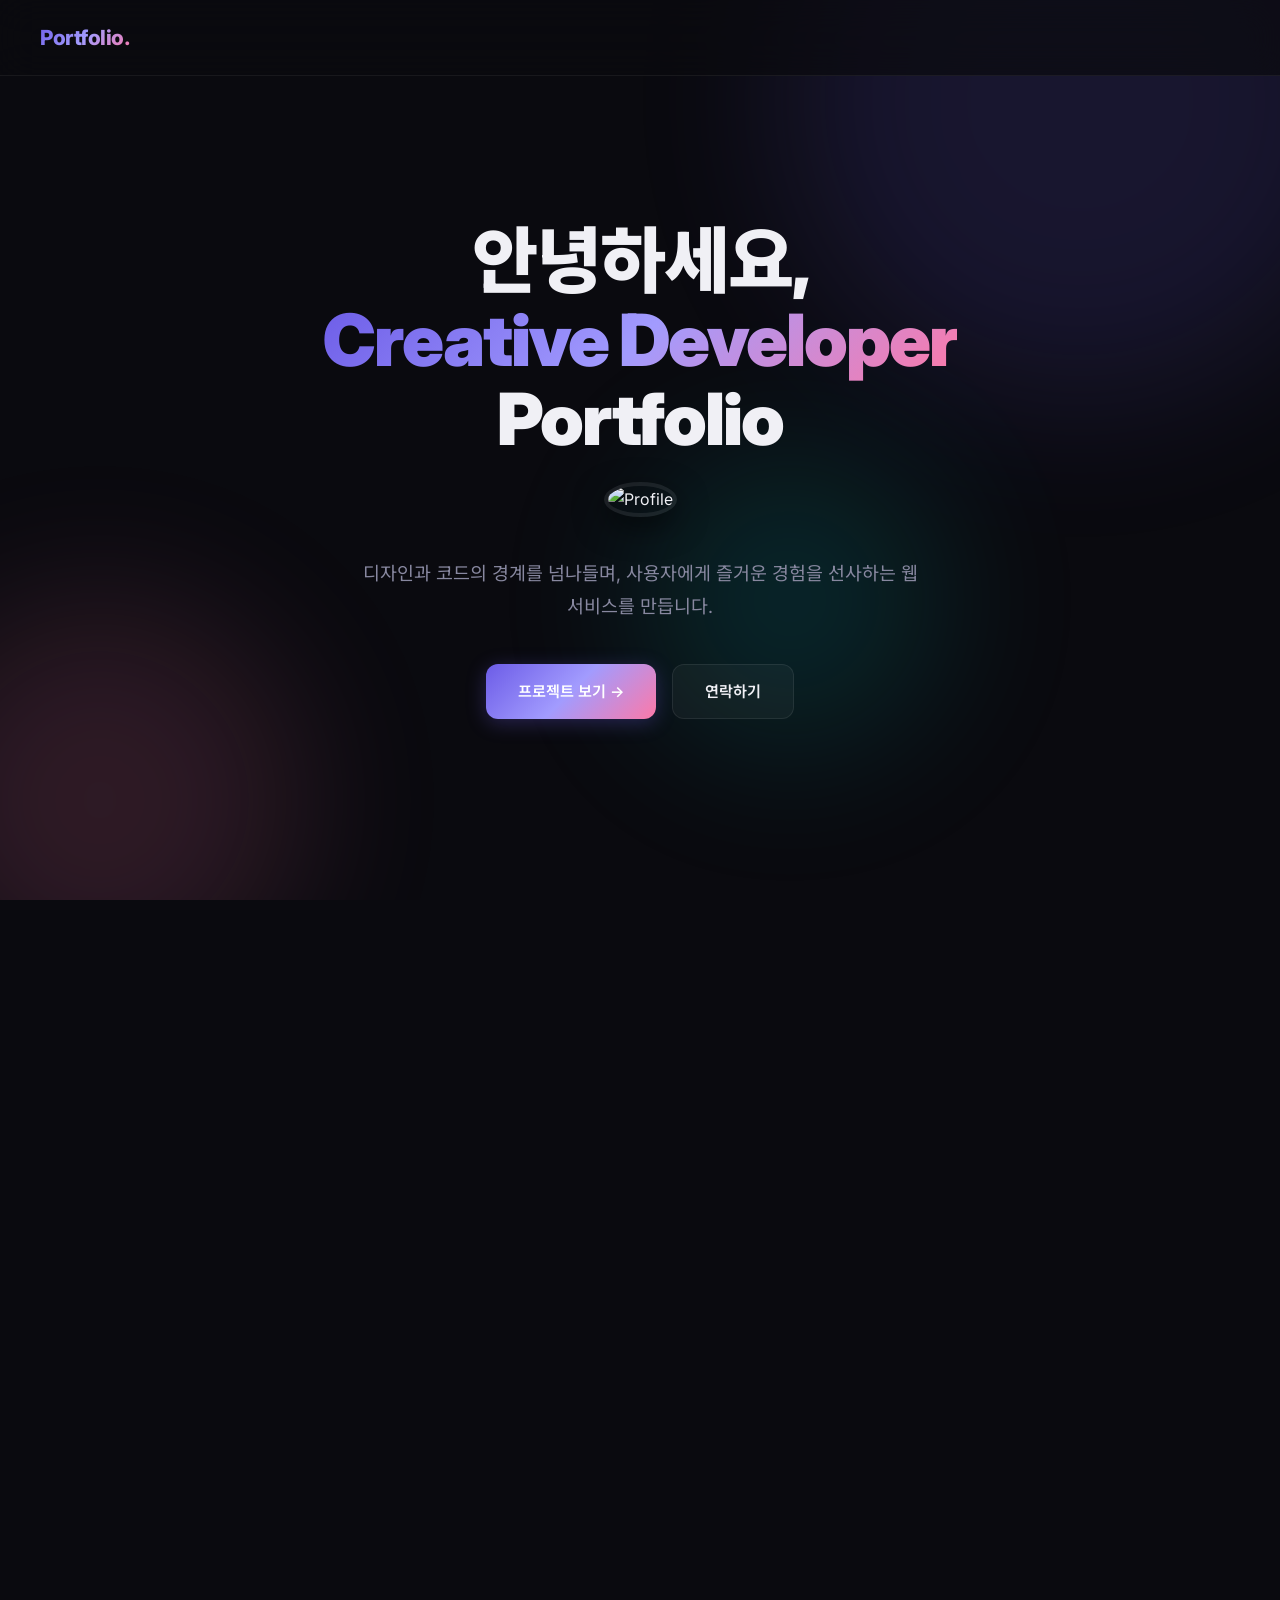
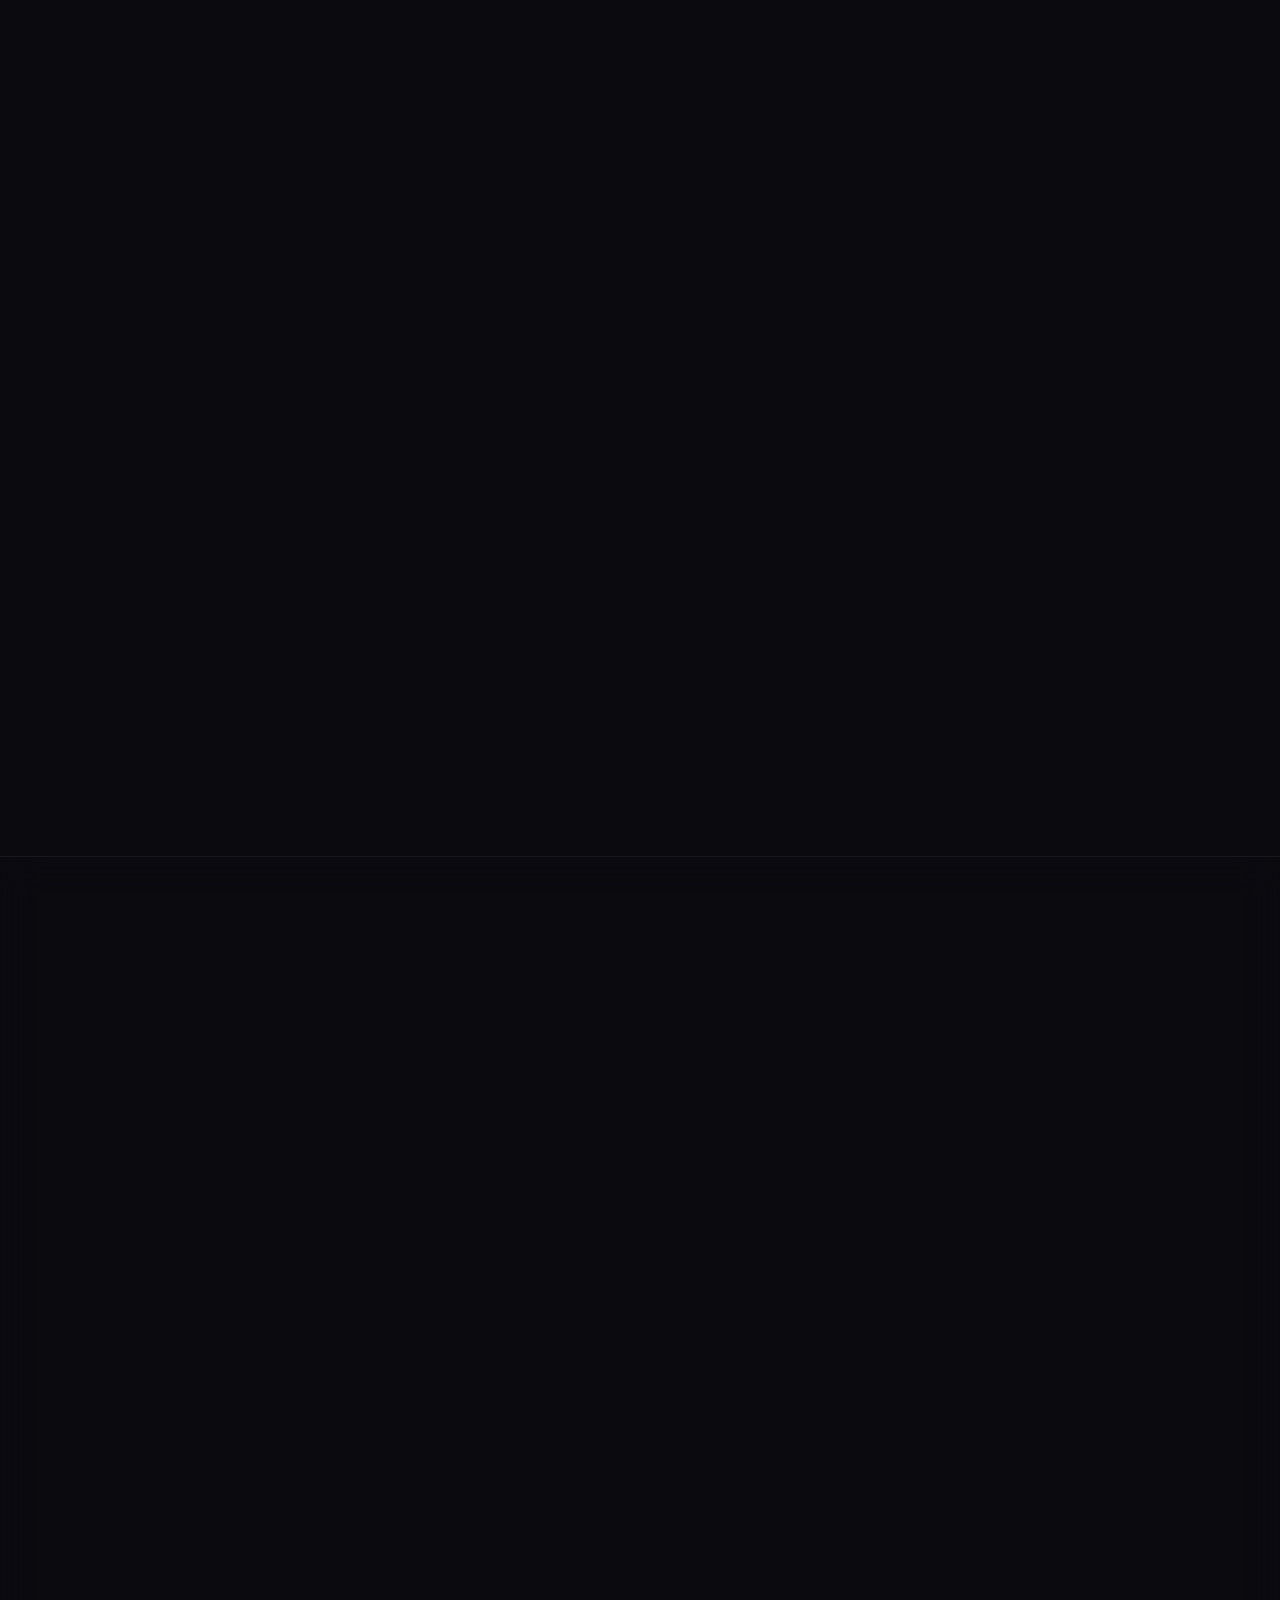
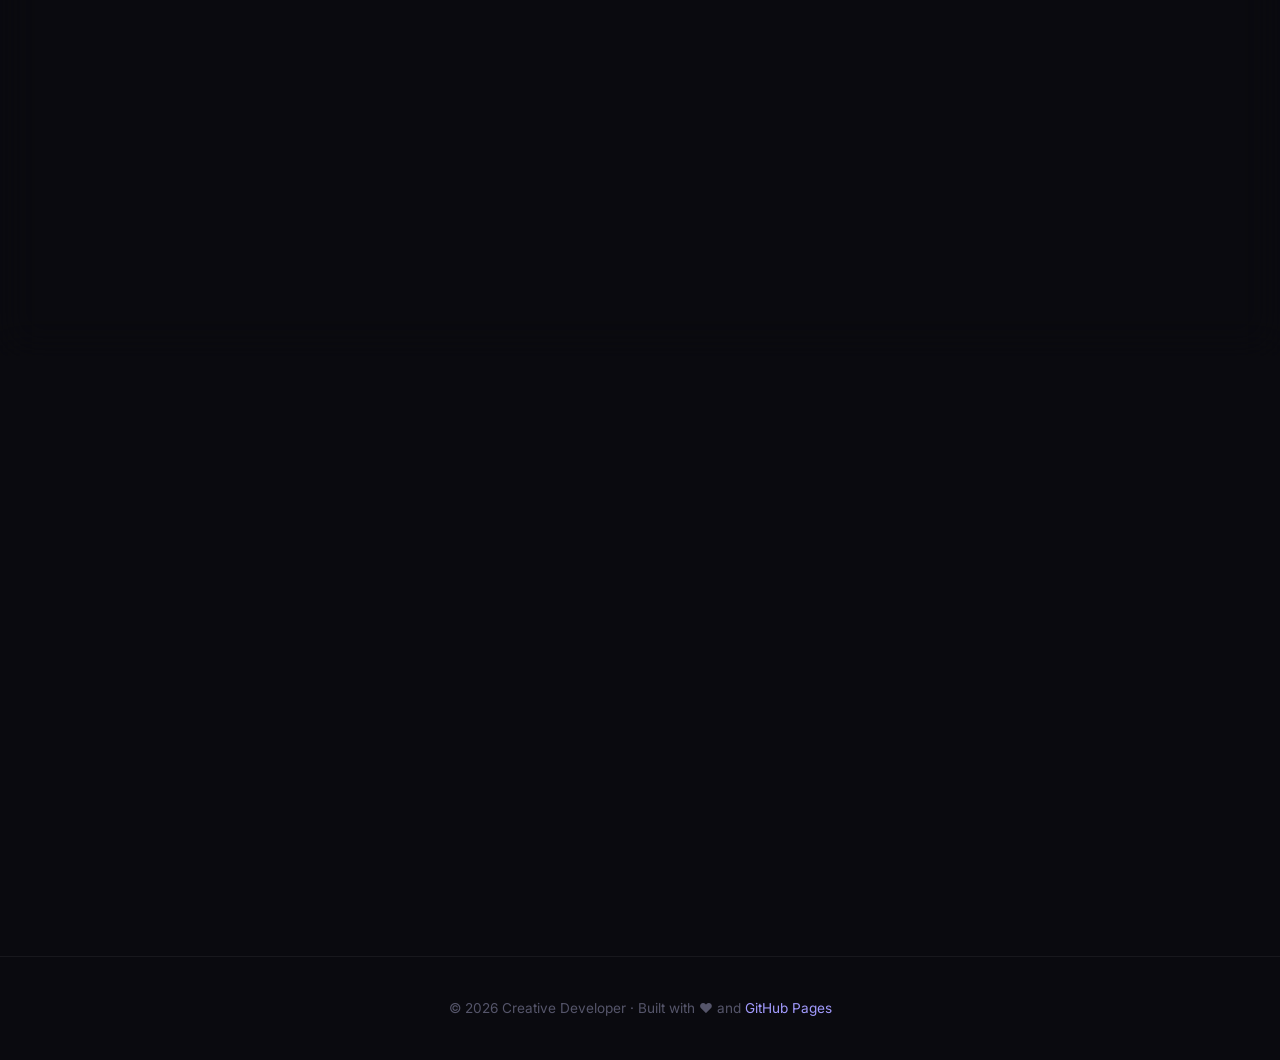
==== index.html @ dfca36a8 "Update index.html" ====
<!DOCTYPE html>
<html lang="ko">
<head>
    <meta charset="UTF-8">
    <meta name="viewport" content="width=device-width, initial-scale=1.0">
    <meta name="description" content="크리에이티브 포트폴리오 - 디자인과 기술의 만남">
    <title>포트폴리오 | Creative Developer</title>
    <link rel="preconnect" href="https://fonts.googleapis.com">
    <link rel="preconnect" href="https://fonts.gstatic.com" crossorigin>
    <link href="https://fonts.googleapis.com/css2?family=Inter:wght@300;400;500;600;700;800;900&family=Noto+Sans+KR:wght@300;400;500;600;700&display=swap" rel="stylesheet">
    <script src="https://cdn.jsdelivr.net/npm/chart.js"></script>
    <style>
        /* ===== Reset & Base ===== */
        *, *::before, *::after {
            margin: 0;
            padding: 0;
            box-sizing: border-box;
        }

        :root {
            --bg-primary: #0a0a0f;
            --bg-secondary: #12121a;
            --bg-card: rgba(255, 255, 255, 0.03);
            --text-primary: #f0f0f5;
            --text-secondary: #8888a0;
            --text-muted: #55556a;
            --accent-1: #6c5ce7;
            --accent-2: #a29bfe;
            --accent-3: #fd79a8;
            --accent-4: #00cec9;
            --gradient-1: linear-gradient(135deg, #6c5ce7, #a29bfe, #fd79a8);
            --gradient-2: linear-gradient(135deg, #00cec9, #6c5ce7);
            --border-color: rgba(255, 255, 255, 0.06);
            --glass-bg: rgba(255, 255, 255, 0.04);
            --glass-border: rgba(255, 255, 255, 0.08);
        }

        html {
            scroll-behavior: smooth;
        }

        body {
            font-family: 'Inter', 'Noto Sans KR', -apple-system, sans-serif;
            background-color: var(--bg-primary);
            color: var(--text-primary);
            line-height: 1.7;
            overflow-x: hidden;
        }

        /* ===== Animated Background ===== */
        .bg-gradient-orbs {
            position: fixed;
            top: 0;
            left: 0;
            width: 100%;
            height: 100%;
            z-index: 0;
            pointer-events: none;
            overflow: hidden;
        }

        .orb {
            position: absolute;
            border-radius: 50%;
            filter: blur(80px);
            opacity: 0.15;
            animation: floatOrb 20s ease-in-out infinite;
        }

        .orb-1 {
            width: 600px;
            height: 600px;
            background: var(--accent-1);
            top: -200px;
            right: -100px;
            animation-delay: 0s;
        }

        .orb-2 {
            width: 400px;
            height: 400px;
            background: var(--accent-3);
            bottom: -100px;
            left: -100px;
            animation-delay: -7s;
        }

        .orb-3 {
            width: 300px;
            height: 300px;
            background: var(--accent-4);
            top: 50%;
            left: 50%;
            animation-delay: -14s;
        }

        @keyframes floatOrb {
            0%, 100% { transform: translate(0, 0) scale(1); }
            25% { transform: translate(50px, -80px) scale(1.1); }
            50% { transform: translate(-30px, 60px) scale(0.95); }
            75% { transform: translate(70px, 30px) scale(1.05); }
        }

        /* ===== Navigation ===== */
        nav {
            position: fixed;
            top: 0;
            left: 0;
            width: 100%;
            z-index: 1000;
            padding: 20px 40px;
            display: flex;
            justify-content: space-between;
            align-items: center;
            backdrop-filter: blur(20px);
            background: rgba(10, 10, 15, 0.7);
            border-bottom: 1px solid var(--border-color);
            transition: all 0.3s ease;
        }

        .nav-logo {
            font-size: 1.3rem;
            font-weight: 800;
            background: var(--gradient-1);
            -webkit-background-clip: text;
            -webkit-text-fill-color: transparent;
            background-clip: text;
            letter-spacing: -0.5px;
        }

        .nav-links {
            display: flex;
            gap: 32px;
            list-style: none;
        }

        .nav-links a {
            text-decoration: none;
            color: var(--text-secondary);
            font-size: 0.9rem;
            font-weight: 500;
            transition: color 0.3s ease;
            position: relative;
        }

        .nav-links a::after {
            content: '';
            position: absolute;
            bottom: -4px;
            left: 0;
            width: 0;
            height: 2px;
            background: var(--gradient-1);
            transition: width 0.3s ease;
        }

        .nav-links a:hover {
            color: var(--text-primary);
        }

        .nav-links a:hover::after {
            width: 100%;
        }

        /* ===== Content Wrapper ===== */
        .content {
            position: relative;
            z-index: 1;
        }

        /* ===== Hero Section ===== */
        .hero {
            min-height: 100vh;
            display: flex;
            align-items: center;
            justify-content: center;
            padding: 120px 40px 80px;
            text-align: center;
        }

        .hero-content {
            max-width: 800px;
        }

        .hero-badge {
            display: inline-flex;
            align-items: center;
            gap: 8px;
            padding: 8px 20px;
            border-radius: 100px;
            background: var(--glass-bg);
            border: 1px solid var(--glass-border);
            font-size: 0.85rem;
            color: var(--accent-2);
            margin-bottom: 32px;
            animation: fadeInUp 0.8s ease;
        }

        .hero-badge .dot {
            width: 8px;
            height: 8px;
            border-radius: 50%;
            background: var(--accent-4);
            animation: pulse 2s ease-in-out infinite;
        }

        @keyframes pulse {
            0%, 100% { opacity: 1; transform: scale(1); }
            50% { opacity: 0.5; transform: scale(0.8); }
        }

        .hero h1 {
            font-size: clamp(2.5rem, 6vw, 4.5rem);
            font-weight: 900;
            line-height: 1.1;
            letter-spacing: -2px;
            margin-bottom: 24px;
            animation: fadeInUp 0.8s ease 0.1s both;
        }

        .hero h1 .gradient-text {
            background: var(--gradient-1);
            -webkit-background-clip: text;
            -webkit-text-fill-color: transparent;
            background-clip: text;
        }

        .hero p {
            font-size: 1.15rem;
            color: var(--text-secondary);
            max-width: 560px;
            margin: 0 auto 40px;
            line-height: 1.8;
            animation: fadeInUp 0.8s ease 0.2s both;
        }

        .hero-buttons {
            display: flex;
            gap: 16px;
            justify-content: center;
            flex-wrap: wrap;
            animation: fadeInUp 0.8s ease 0.3s both;
        }

        .btn {
            display: inline-flex;
            align-items: center;
            gap: 8px;
            padding: 14px 32px;
            border-radius: 12px;
            font-size: 0.95rem;
            font-weight: 600;
            text-decoration: none;
            transition: all 0.3s ease;
            cursor: pointer;
            border: none;
            font-family: inherit;
        }

        .btn-primary {
            background: var(--gradient-1);
            color: white;
            box-shadow: 0 4px 20px rgba(108, 92, 231, 0.3);
        }

        .btn-primary:hover {
            transform: translateY(-2px);
            box-shadow: 0 8px 30px rgba(108, 92, 231, 0.4);
        }

        .btn-secondary {
            background: var(--glass-bg);
            color: var(--text-primary);
            border: 1px solid var(--glass-border);
        }

        .btn-secondary:hover {
            background: rgba(255, 255, 255, 0.08);
            transform: translateY(-2px);
        }

        /* ===== Section Common ===== */
        section {
            padding: 100px 40px;
        }

        .section-header {
            text-align: center;
            margin-bottom: 64px;
        }

        .section-label {
            display: inline-block;
            font-size: 0.8rem;
            font-weight: 600;
            text-transform: uppercase;
            letter-spacing: 3px;
            color: var(--accent-2);
            margin-bottom: 16px;
        }

        .section-title {
            font-size: clamp(1.8rem, 4vw, 2.8rem);
            font-weight: 800;
            letter-spacing: -1px;
            margin-bottom: 16px;
        }

        .section-desc {
            color: var(--text-secondary);
            font-size: 1.05rem;
            max-width: 500px;
            margin: 0 auto;
        }

        /* ===== Skills Section ===== */
        .skills-grid {
            display: grid;
            grid-template-columns: repeat(auto-fit, minmax(280px, 1fr));
            gap: 24px;
            max-width: 1100px;
            margin: 0 auto;
        }

        .skill-card {
            background: var(--bg-card);
            border: 1px solid var(--border-color);
            border-radius: 20px;
            padding: 36px 32px;
            transition: all 0.4s ease;
            position: relative;
            overflow: hidden;
        }

        .skill-card::before {
            content: '';
            position: absolute;
            top: 0;
            left: 0;
            right: 0;
            height: 2px;
            background: var(--gradient-1);
            opacity: 0;
            transition: opacity 0.4s ease;
        }

        .skill-card:hover {
            transform: translateY(-4px);
            border-color: rgba(108, 92, 231, 0.3);
            background: rgba(255, 255, 255, 0.05);
        }

        .skill-card:hover::before {
            opacity: 1;
        }

        .skill-icon {
            width: 52px;
            height: 52px;
            border-radius: 14px;
            display: flex;
            align-items: center;
            justify-content: center;
            font-size: 1.5rem;
            margin-bottom: 20px;
        }

        .skill-icon.purple { background: rgba(108, 92, 231, 0.15); }
        .skill-icon.pink { background: rgba(253, 121, 168, 0.15); }
        .skill-icon.teal { background: rgba(0, 206, 201, 0.15); }

        .skill-card h3 {
            font-size: 1.2rem;
            font-weight: 700;
            margin-bottom: 10px;
        }

        .skill-card p {
            color: var(--text-secondary);
            font-size: 0.9rem;
            line-height: 1.7;
        }

        .skill-tags {
            display: flex;
            flex-wrap: wrap;
            gap: 8px;
            margin-top: 20px;
        }

        .skill-tag {
            padding: 4px 12px;
            border-radius: 6px;
            font-size: 0.75rem;
            font-weight: 500;
            background: rgba(108, 92, 231, 0.1);
            color: var(--accent-2);
            border: 1px solid rgba(108, 92, 231, 0.15);
        }

        /* ===== Projects Section ===== */
        .projects-grid {
            display: grid;
            grid-template-columns: repeat(auto-fit, minmax(340px, 1fr));
            gap: 28px;
            max-width: 1100px;
            margin: 0 auto;
        }

        .project-card {
            border-radius: 20px;
            overflow: hidden;
            background: var(--bg-card);
            border: 1px solid var(--border-color);
            transition: all 0.4s ease;
        }

        .project-card:hover {
            transform: translateY(-6px);
            border-color: rgba(108, 92, 231, 0.3);
            box-shadow: 0 20px 60px rgba(0, 0, 0, 0.3);
        }

        .project-thumbnail {
            width: 100%;
            height: 220px;
            position: relative;
            overflow: hidden;
        }

        .project-thumbnail-bg {
            width: 100%;
            height: 100%;
            display: flex;
            align-items: center;
            justify-content: center;
            font-size: 3rem;
        }

        .thumb-1 { background: linear-gradient(135deg, #6c5ce7 0%, #a29bfe 100%); }
        .thumb-2 { background: linear-gradient(135deg, #fd79a8 0%, #e17055 100%); }
        .thumb-3 { background: linear-gradient(135deg, #00cec9 0%, #55efc4 100%); }

        .project-info {
            padding: 28px;
        }

        .project-info h3 {
            font-size: 1.2rem;
            font-weight: 700;
            margin-bottom: 8px;
        }

        .project-info p {
            color: var(--text-secondary);
            font-size: 0.9rem;
            margin-bottom: 20px;
        }

        .project-link {
            display: inline-flex;
            align-items: center;
            gap: 6px;
            color: var(--accent-2);
            font-size: 0.85rem;
            font-weight: 600;
            text-decoration: none;
            transition: gap 0.3s ease;
        }

        .project-link:hover {
            gap: 12px;
        }

        /* ===== Stats Section ===== */
        .stats-section {
            background: var(--bg-secondary);
            border-top: 1px solid var(--border-color);
            border-bottom: 1px solid var(--border-color);
        }

        .stats-grid {
            display: grid;
            grid-template-columns: repeat(auto-fit, minmax(200px, 1fr));
            gap: 40px;
            max-width: 900px;
            margin: 0 auto;
            text-align: center;
        }

        .stat-item h3 {
            font-size: clamp(2rem, 4vw, 3rem);
            font-weight: 900;
            background: var(--gradient-1);
            -webkit-background-clip: text;
            -webkit-text-fill-color: transparent;
            background-clip: text;
            margin-bottom: 8px;
        }

        .stat-item p {
            color: var(--text-secondary);
            font-size: 0.9rem;
            font-weight: 500;
        }

        /* ===== Contact Section ===== */
        .contact-wrapper {
            max-width: 600px;
            margin: 0 auto;
            text-align: center;
        }

        .contact-card {
            background: var(--glass-bg);
            border: 1px solid var(--glass-border);
            border-radius: 24px;
            padding: 48px 40px;
            backdrop-filter: blur(10px);
        }

        .contact-links {
            display: flex;
            justify-content: center;
            gap: 16px;
            margin-top: 32px;
            flex-wrap: wrap;
        }

        .contact-link {
            display: inline-flex;
            align-items: center;
            gap: 8px;
            padding: 12px 24px;
            border-radius: 12px;
            background: var(--glass-bg);
            border: 1px solid var(--glass-border);
            color: var(--text-primary);
            text-decoration: none;
            font-size: 0.9rem;
            font-weight: 500;
            transition: all 0.3s ease;
        }

        .contact-link:hover {
            background: rgba(108, 92, 231, 0.15);
            border-color: rgba(108, 92, 231, 0.3);
            transform: translateY(-2px);
        }

        /* ===== Footer ===== */
        footer {
            text-align: center;
            padding: 40px;
            color: var(--text-muted);
            font-size: 0.85rem;
            border-top: 1px solid var(--border-color);
        }

        footer a {
            color: var(--accent-2);
            text-decoration: none;
        }

        /* ===== Animations ===== */
        @keyframes fadeInUp {
            from {
                opacity: 0;
                transform: translateY(30px);
            }
            to {
                opacity: 1;
                transform: translateY(0);
            }
        }

        .fade-in {
            opacity: 0;
            transform: translateY(30px);
            transition: all 0.6s ease;
        }

        .fade-in.visible {
            opacity: 1;
            transform: translateY(0);
        }

        /* ===== Responsive ===== */
        @media (max-width: 768px) {
            nav {
                padding: 16px 20px;
            }

            .nav-links {
                display: none;
            }

            section {
                padding: 60px 20px;
            }

            .hero {
                padding: 100px 20px 60px;
            }

            .hero h1 {
                letter-spacing: -1px;
            }

            .projects-grid {
                grid-template-columns: 1fr;
            }

            .contact-card {
                padding: 32px 24px;
            }

            .contact-links {
                flex-direction: column;
                align-items: center;
            }
        }

        /* ===== Price Dashboard ===== */
        .dashboard-section {
            background: rgba(10, 10, 15, 0.4);
            backdrop-filter: blur(20px);
            border-top: 1px solid var(--border-color);
            padding: 80px 40px;
        }

        .dashboard-container {
            max-width: 1200px;
            margin: 0 auto;
        }

        .dashboard-grid {
            display: grid;
            grid-template-columns: 300px 1fr;
            gap: 32px;
        }

        .controls-panel {
            background: var(--bg-card);
            border: 1px solid var(--border-color);
            border-radius: 20px;
            padding: 24px;
            height: fit-content;
        }

        .input-group {
            margin-bottom: 20px;
        }

        .input-group label {
            display: block;
            font-size: 0.85rem;
            color: var(--text-secondary);
            margin-bottom: 8px;
            font-weight: 500;
        }

        .custom-select {
            width: 100%;
            background: rgba(255, 255, 255, 0.05);
            border: 1px solid var(--glass-border);
            border-radius: 8px;
            padding: 10px;
            color: var(--text-primary);
            font-family: inherit;
            outline: none;
            cursor: pointer;
        }

        .custom-select:focus {
            border-color: var(--accent-2);
        }

        .stats-summary {
            display: grid;
            grid-template-columns: repeat(3, 1fr);
            gap: 20px;
            margin-bottom: 32px;
        }

        .stat-card {
            background: var(--bg-card);
            border: 1px solid var(--border-color);
            border-radius: 16px;
            padding: 20px;
            text-align: center;
        }

        .stat-label {
            font-size: 0.75rem;
            color: var(--text-secondary);
            text-transform: uppercase;
            letter-spacing: 1px;
            margin-bottom: 4px;
        }

        .stat-value {
            font-size: 1.5rem;
            font-weight: 800;
            color: var(--accent-1);
        }

        .stat-delta {
            font-size: 0.85rem;
            margin-top: 4px;
        }

        .delta-up { color: #ff7675; }
        .delta-down { color: #55efc4; }

        .chart-card {
            background: var(--bg-card);
            border: 1px solid var(--border-color);
            border-radius: 20px;
            padding: 32px;
            min-height: 400px;
        }

        .ai-report {
            background: rgba(108, 92, 231, 0.1);
            border: 1px border var(--accent-1);
            border-radius: 16px;
            padding: 24px;
            margin-top: 32px;
            border-left: 4px solid var(--accent-1);
        }

        .ai-report h4 {
            margin-bottom: 12px;
            display: flex;
            align-items: center;
            gap: 8px;
            color: var(--accent-2);
        }

        @media (max-width: 992px) {
            .dashboard-grid {
                grid-template-columns: 1fr;
            }
            .stats-summary {
                grid-template-columns: 1fr;
            }
        }
    </style>
</head>
<body>
    <!-- Animated Background Orbs -->
    <div class="bg-gradient-orbs">
        <div class="orb orb-1"></div>
        <div class="orb orb-2"></div>
        <div class="orb orb-3"></div>
    </div>

    <!-- Navigation -->
    <nav>
        <div class="nav-logo">Portfolio.</div>
        <ul class="nav-links">

        </ul>
    </nav>

    <div class="content">
        <!-- Hero Section -->
        <section class="hero" id="home">
            <div class="hero-content">

                <h1>
                    안녕하세요,<br>
                    <span class="gradient-text">Creative Developer</span><br>
                    Portfolio
                </h1>
                <div class="hero-image-container" style="margin-bottom: 40px; animation: fadeInUp 0.8s ease 0.15s both;">
                    <img src="assets/profile.png" alt="Profile" style="width: 120px; height: 120px; border-radius: 50%; border: 4px solid var(--glass-border); object-fit: cover; box-shadow: 0 10px 30px rgba(0,0,0,0.5);">
                </div>
                <p>
                    디자인과 코드의 경계를 넘나들며, 사용자에게 
                    즐거운 경험을 선사하는 웹 서비스를 만듭니다.
                </p>
                <div class="hero-buttons">
                    <a href="#projects" class="btn btn-primary">
                        프로젝트 보기 →
                    </a>
                    <a href="#contact" class="btn btn-secondary">
                        연락하기
                    </a>
                </div>
            </div>
        </section>

        <!-- Skills Section -->
        <section id="skills">
            <div class="section-header fade-in">
                <span class="section-label">Skills</span>
                <h2 class="section-title">제가 잘하는 것들</h2>
                <p class="section-desc">다양한 기술 스택을 활용하여 완성도 높은 결과물을 만듭니다</p>
            </div>
            <div class="skills-grid">
                <div class="skill-card fade-in">
                    <div class="skill-icon purple">🎨</div>
                    <h3>UI/UX 디자인</h3>
                    <p>사용자 중심의 직관적인 인터페이스를 설계하고, 시각적으로 아름다운 디자인을 구현합니다.</p>
                    <div class="skill-tags">
                        <span class="skill-tag">Figma</span>
                        <span class="skill-tag">Photoshop</span>
                        <span class="skill-tag">Prototyping</span>
                    </div>
                </div>
                <div class="skill-card fade-in">
                    <div class="skill-icon pink">💻</div>
                    <h3>프론트엔드 개발</h3>
                    <p>최신 웹 기술을 활용하여 반응형이고 인터랙티브한 웹 애플리케이션을 개발합니다.</p>
                    <div class="skill-tags">
                        <span class="skill-tag">HTML/CSS</span>
                        <span class="skill-tag">JavaScript</span>
                        <span class="skill-tag">React</span>
                    </div>
                </div>
                <div class="skill-card fade-in">
                    <div class="skill-icon teal">🤖</div>
                    <h3>AI 활용</h3>
                    <p>AI 도구를 활용하여 업무 효율을 높이고, 창의적인 문제 해결 방식을 제안합니다.</p>
                    <div class="skill-tags">
                        <span class="skill-tag">ChatGPT</span>
                        <span class="skill-tag">Midjourney</span>
                        <span class="skill-tag">Automation</span>
                    </div>
                </div>
            </div>
        </section>


        <!-- Projects Section -->
        <section id="projects">
            <div class="section-header fade-in">
                <span class="section-label">Projects</span>
                <h2 class="section-title">최근 프로젝트</h2>
                <p class="section-desc">직접 기획하고 개발한 프로젝트들입니다</p>
            </div>
            <div class="projects-grid">
                <div class="project-card fade-in">
                    <div class="project-thumbnail">
                        <div class="project-thumbnail-bg thumb-1">💎</div>
                    </div>
                    <div class="project-info">
                        <h3>SHINee News & Safety Monitor</h3>
                        <p>AI 기반 실시간 기사 댓글 모니터링 시스템 시뮬레이션 대시보드</p>
                        <a href="projects/news_dashboard.html" class="project-link">대시보드 보기 →</a>
                    </div>
                </div>
                <div class="project-card fade-in">
                    <div class="project-thumbnail">
                        <div class="project-thumbnail-bg thumb-2">💰</div>
                    </div>
                    <div class="project-info">
                        <h3>Seoul Price Insight (AI)</h3>
                        <p>서울시 생필품 가격 데이터 분석 및 LSTM 모델 활용 미래 가격 예측 시스템 (Streamlit)</p>
                        <a href="#price-dashboard" class="project-link">대시보드 보기 →</a>
                    </div>
                </div>

            </div>
        </section>

        <!-- Seoul Price Insight Dashboard -->
        <section id="price-dashboard" class="dashboard-section">
            <div class="dashboard-container">
                <div class="section-header fade-in">
                    <span class="section-label">AI Insight</span>
                    <h2 class="section-title">💰 Seoul Price Insight</h2>
                    <p class="section-desc">서울시 생필품 물가 정보 및 AI 시뮬레이션 대시보드</p>
                </div>

                <div class="dashboard-grid">
                    <!-- Controls -->
                    <div class="controls-panel fade-in">
                        <div class="input-group">
                            <label>Category</label>
                            <select id="category" class="custom-select">
                                <option value="농산물">농산물</option>
                                <option value="축산물">축산물</option>
                                <option value="수산물">수산물</option>
                            </select>
                        </div>
                        <div class="input-group">
                            <label>Item</label>
                            <select id="item" class="custom-select"></select>
                        </div>
                        <div class="input-group">
                            <label>District</label>
                            <select id="district" class="custom-select">
                                <option value="종로구">종로구</option>
                                <option value="중구">중구</option>
                                <option value="용산구">용산구</option>
                                <option value="송파구">송파구</option>
                                <option value="강남구">강남구</option>
                            </select>
                        </div>
                        <div class="input-group">
                            <label>Forecast Days</label>
                            <input type="range" id="forecastDays" min="1" max="30" value="7" style="width: 100%; accent-color: var(--accent-1);">
                            <div style="display: flex; justify-content: space-between; font-size: 0.75rem; margin-top: 4px; color: var(--text-secondary);">
                                <span>1일</span>
                                <span id="daysVal">7일</span>
                                <span>30일</span>
                            </div>
                        </div>
                    </div>

                    <!-- Main Dashboard Area -->
                    <div class="main-dashboard fade-in">
                        <div class="stats-summary">
                            <div class="stat-card">
                                <div class="stat-label">최근 가격</div>
                                <div id="latestPrice" class="stat-value">0원</div>
                            </div>
                            <div class="stat-card">
                                <div class="stat-label">주간 변동</div>
                                <div id="priceDelta" class="stat-value">0원</div>
                                <div id="priceDeltaText" class="stat-delta">0%</div>
                            </div>
                            <div class="stat-card">
                                <div class="stat-label">예측 구역</div>
                                <div id="forecastArea" class="stat-value">서울전역</div>
                            </div>
                        </div>

                        <div class="chart-card">
                            <canvas id="priceChart"></canvas>
                        </div>

                        <div id="aiReport" class="ai-report">
                            <h4>🤖 AI 분석 리포트</h4>
                            <p id="aiReportDesc">데이터를 불러오는 중...</p>
                        </div>
                    </div>
                </div>
            </div>
        </section>

        <!-- Contact Section -->
        <section id="contact">
            <div class="section-header fade-in">
                <span class="section-label">Contact</span>
                <h2 class="section-title">함께 일해요</h2>
                <p class="section-desc">새로운 기회와 협업을 기다리고 있습니다</p>
            </div>
            <div class="contact-wrapper fade-in">
                <div class="contact-card">
                    <p style="font-size: 1.1rem; color: var(--text-secondary); margin-bottom: 8px;">
                        언제든 편하게 연락주세요 ✉️
                    </p>
                    <p style="font-size: 1.4rem; font-weight: 700;">
                        hello@example.com
                    </p>

                </div>
            </div>
        </section>

        <!-- Footer -->
        <footer>
            <p>© 2026 Creative Developer · Built with ❤️ and <a href="https://pages.github.com" target="_blank">GitHub Pages</a></p>
        </footer>
    </div>

    <script>
        document.addEventListener('DOMContentLoaded', () => {
            // Data Setup
            const items = {
                "농산물": ["배추", "무", "상추", "오이", "양파", "고추"],
                "축산물": ["삼겹살", "쇠고기", "닭고기", "달걀", "돼지갈비"],
                "수산물": ["고등어", "오징어", "명태", "갈치", "김"]
            };

            const basePrices = {
                "배추": 5500, "무": 2800, "상추": 1800, "오이": 1500, "양파": 3500, "고추": 2500,
                "삼겹살": 29000, "쇠고기": 125000, "닭고기": 6500, "달걀": 7200, "돼지갈비": 18000,
                "고등어": 4800, "오징어": 8500, "명태": 5500, "갈치": 12000, "김": 9000
            };

            // DOM Elements
            const categorySelect = document.getElementById('category');
            const itemSelect = document.getElementById('item');
            const districtSelect = document.getElementById('district');
            const forecastSlider = document.getElementById('forecastDays');
            const daysVal = document.getElementById('daysVal');
            
            let priceChart = null;

            // Initialize Items
            function updateItemOptions() {
                const category = categorySelect.value;
                itemSelect.innerHTML = '';
                items[category].forEach(item => {
                    const opt = document.createElement('option');
                    opt.value = item;
                    opt.textContent = item;
                    itemSelect.appendChild(opt);
                });
            }

            // Simple Linear Regression for Forecasting
            function getLinearForecast(data, forecastDays) {
                const n = data.length;
                let sumX = 0, sumY = 0, sumXY = 0, sumXX = 0;
                for (let i = 0; i < n; i++) {
                    sumX += i;
                    sumY += data[i];
                    sumXY += i * data[i];
                    sumXX += i * i;
                }
                const slope = (n * sumXY - sumX * sumY) / (n * sumXX - sumX * sumX);
                const intercept = (sumY - slope * sumX) / n;

                const forecast = [];
                for (let i = n; i < n + forecastDays; i++) {
                    forecast.push(slope * i + intercept);
                }
                return forecast;
            }

            // Data Simulation matching streamlit_app.py
            function generateMockData(itemName, district) {
                const nDays = 90; // Historical data
                const base = basePrices[itemName] || 3000;
                const seed = (itemName.length + district.length);
                const data = [];
                const labels = [];
                
                const now = new Date();
                for (let i = nDays; i >= 0; i--) {
                    const date = new Date(now);
                    date.setDate(now.getDate() - i);
                    labels.push(date.toLocaleDateString('ko-KR', { month: 'short', day: 'numeric' }));
                    
                    // Logic: base + trend + seasonality + noise
                    const trend = (nDays - i) * (base * 0.0005);
                    const seasonality = (base * 0.1) * Math.sin((nDays - i) * 2 * Math.PI / 365 + seed);
                    const noise = (Math.random() - 0.5) * (base * 0.05);
                    data.push(base + trend + seasonality + noise);
                }
                return { labels, data };
            }

            function updateDashboard() {
                const item = itemSelect.value;
                const district = districtSelect.value;
                const forecastDays = parseInt(forecastSlider.value);
                daysVal.textContent = forecastDays + '일';

                const { labels, data } = generateMockData(item, district);
                const forecast = getLinearForecast(data, forecastDays);
                
                // Update KPIs
                const latestPrice = data[data.length - 1];
                const prevPrice = data[data.length - 8] || data[0];
                const delta = latestPrice - prevPrice;
                const deltaPercent = (delta / prevPrice) * 100;

                const latestPriceEl = document.getElementById('latestPrice');
                if(latestPriceEl) latestPriceEl.textContent = Math.round(latestPrice).toLocaleString() + '원';
                
                const priceDeltaEl = document.getElementById('priceDelta');
                if(priceDeltaEl) {
                    priceDeltaEl.textContent = (delta >= 0 ? '+' : '') + Math.round(delta).toLocaleString() + '원';
                    priceDeltaEl.className = 'stat-value ' + (delta >= 0 ? 'delta-up' : 'delta-down');
                }
                
                const priceDeltaTextEl = document.getElementById('priceDeltaText');
                if(priceDeltaTextEl) priceDeltaTextEl.textContent = delta >= 0 ? `▲ ${deltaPercent.toFixed(1)}%` : `▼ ${Math.abs(deltaPercent).toFixed(1)}%`;
                
                const forecastAreaEl = document.getElementById('forecastArea');
                if(forecastAreaEl) forecastAreaEl.textContent = district;

                // AI Report
                const futurePrice = forecast[forecast.length - 1];
                const trendVal = futurePrice - latestPrice;
                const trendPercent = (trendVal / latestPrice) * 100;
                const aiDesc = document.getElementById('aiReportDesc');
                
                if (aiDesc) {
                    if (trendVal > 0) {
                        aiDesc.innerHTML = `⚠️ <strong>가격 상승 주의</strong>: ${item}의 가격이 향후 ${forecastDays}일간 약 ${trendPercent.toFixed(1)}% 상승할 것으로 예측됩니다. 구매 계획에 참고하세요.`;
                    } else {
                        aiDesc.innerHTML = `✅ <strong>가격 하락 전망</strong>: ${item}의 가격이 향후 ${forecastDays}일간 약 ${Math.abs(trendPercent).toFixed(1)}% 하락할 것으로 보입니다. 조금 더 기다려보시는 것은 어떨까요?`;
                    }
                }

                // Chart.js Rendering
                const ctxEl = document.getElementById('priceChart');
                if (!ctxEl) return;
                const ctx = ctxEl.getContext('2d');
                
                const forecastLabels = [];
                const lastDate = new Date();
                for(let i=1; i<=forecastDays; i++) {
                    const d = new Date(lastDate);
                    d.setDate(lastDate.getDate() + i);
                    forecastLabels.push(d.toLocaleDateString('ko-KR', { month: 'short', day: 'numeric' }));
                }

                if (priceChart) priceChart.destroy();

                priceChart = new Chart(ctx, {
                    type: 'line',
                    data: {
                        labels: [...labels, ...forecastLabels],
                        datasets: [
                            {
                                label: '실제 가격',
                                data: data,
                                borderColor: '#6c5ce7',
                                backgroundColor: 'rgba(108, 92, 231, 0.1)',
                                fill: true,
                                tension: 0.4,
                                pointRadius: 0
                            },
                            {
                                label: 'AI 예측',
                                data: [...Array(data.length - 1).fill(null), data[data.length-1], ...forecast],
                                borderColor: '#fd79a8',
                                borderDash: [5, 5],
                                tension: 0,
                                pointRadius: 4,
                                pointBackgroundColor: '#fd79a8'
                            }
                        ]
                    },
                    options: {
                        responsive: true,
                        maintainAspectRatio: false,
                        interaction: {
                            intersect: false,
                            mode: 'index'
                        },
                        plugins: {
                            legend: {
                                labels: { color: '#8888a0', font: { family: 'Inter' } }
                            }
                        },
                        scales: {
                            y: {
                                grid: { color: 'rgba(255,255,255,0.05)' },
                                ticks: { color: '#8888a0' }
                            },
                            x: {
                                grid: { display: false },
                                ticks: { 
                                    color: '#8888a0',
                                    maxRotation: 0,
                                    autoSkip: true,
                                    maxTicksLimit: 10
                                }
                            }
                        }
                    }
                });
            }

            // Event Listeners
            if (categorySelect) {
                categorySelect.addEventListener('change', () => {
                    updateItemOptions();
                    updateDashboard();
                });
            }
            if (itemSelect) itemSelect.addEventListener('change', updateDashboard);
            if (districtSelect) districtSelect.addEventListener('change', updateDashboard);
            if (forecastSlider) forecastSlider.addEventListener('input', updateDashboard);

            // Initial Trigger
            updateItemOptions();
            updateDashboard();

            // Intersection Observer for animations
            const observer = new IntersectionObserver((entries) => {
                entries.forEach(entry => {
                    if (entry.isIntersecting) {
                        entry.target.classList.add('visible');
                    }
                });
            }, { threshold: 0.1 });

            document.querySelectorAll('.fade-in').forEach(el => observer.observe(el));
        });

        // ===== Smooth Nav Background on Scroll =====
        window.addEventListener('scroll', () => {
            const nav = document.querySelector('nav');
            if (window.scrollY > 50) {
                nav.style.background = 'rgba(10, 10, 15, 0.9)';
            } else {
                nav.style.background = 'rgba(10, 10, 15, 0.7)';
            }
        });
    </script>
</body>
</html>
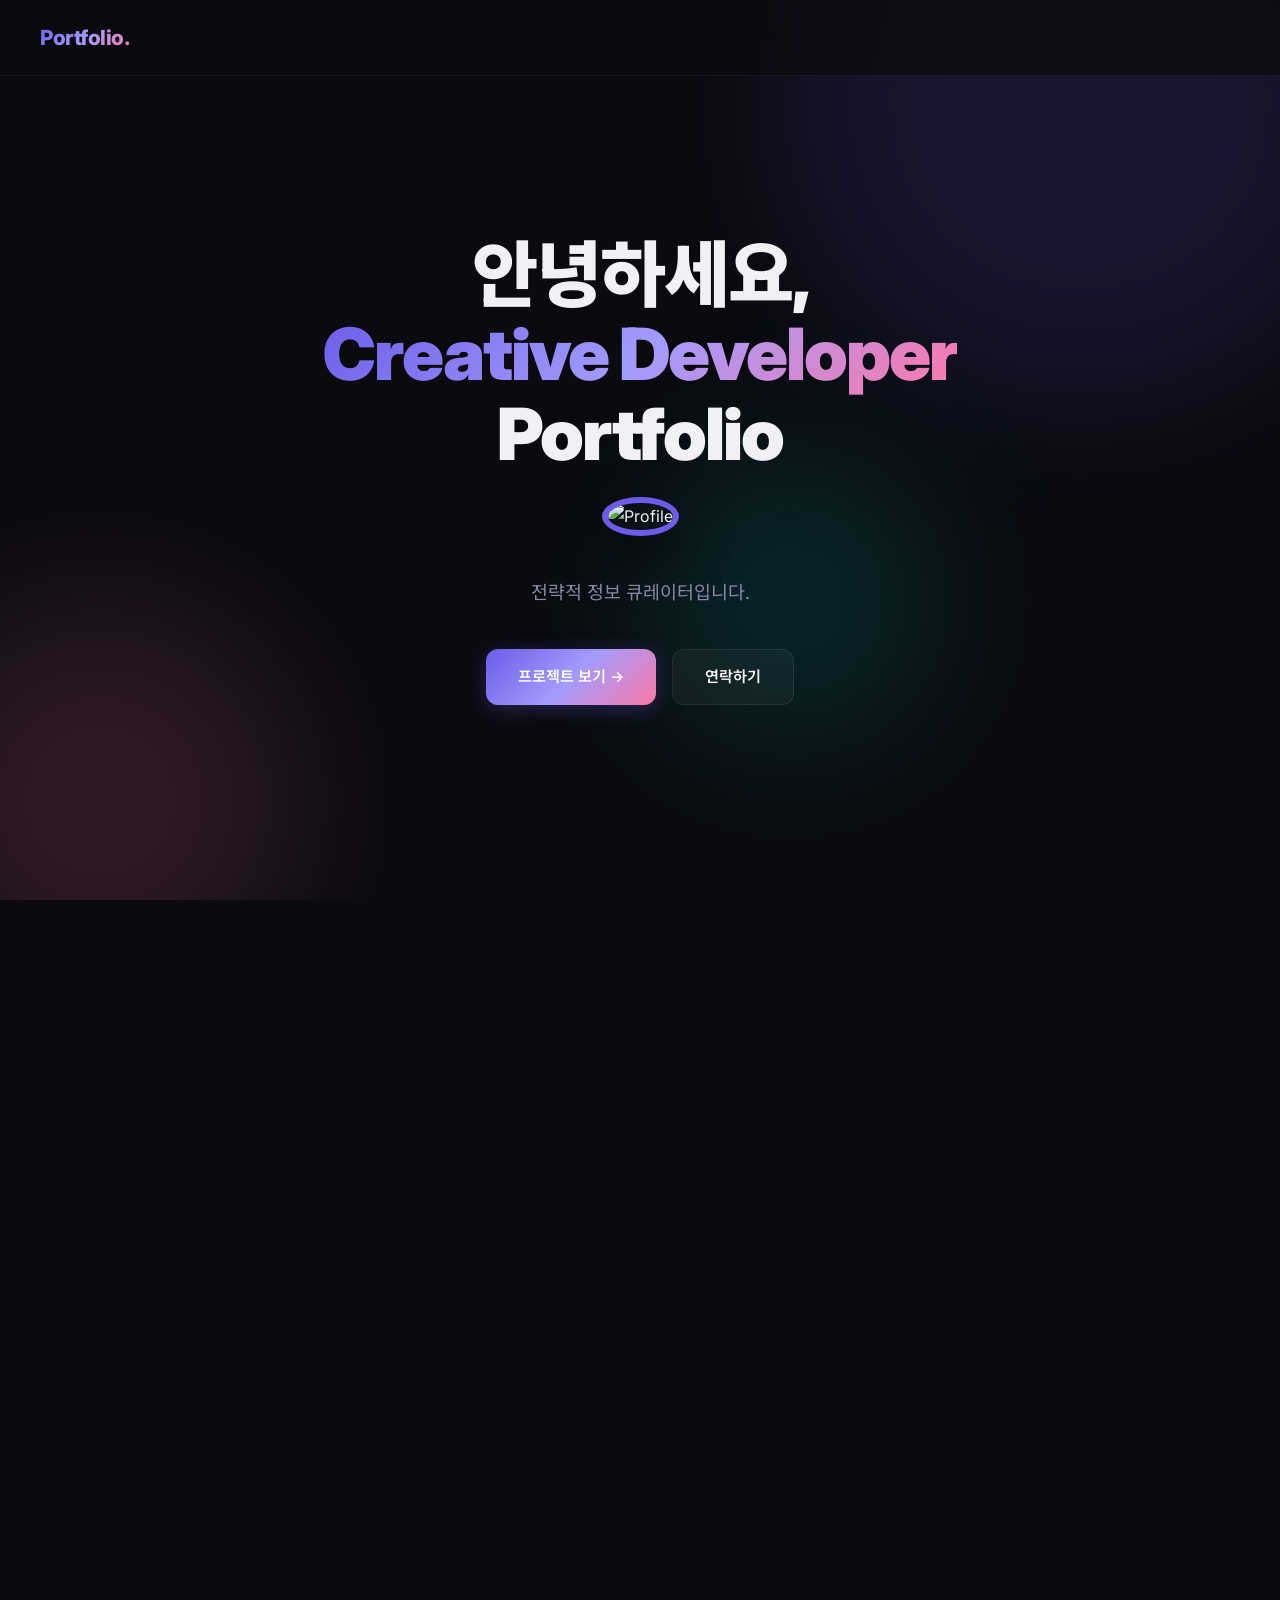
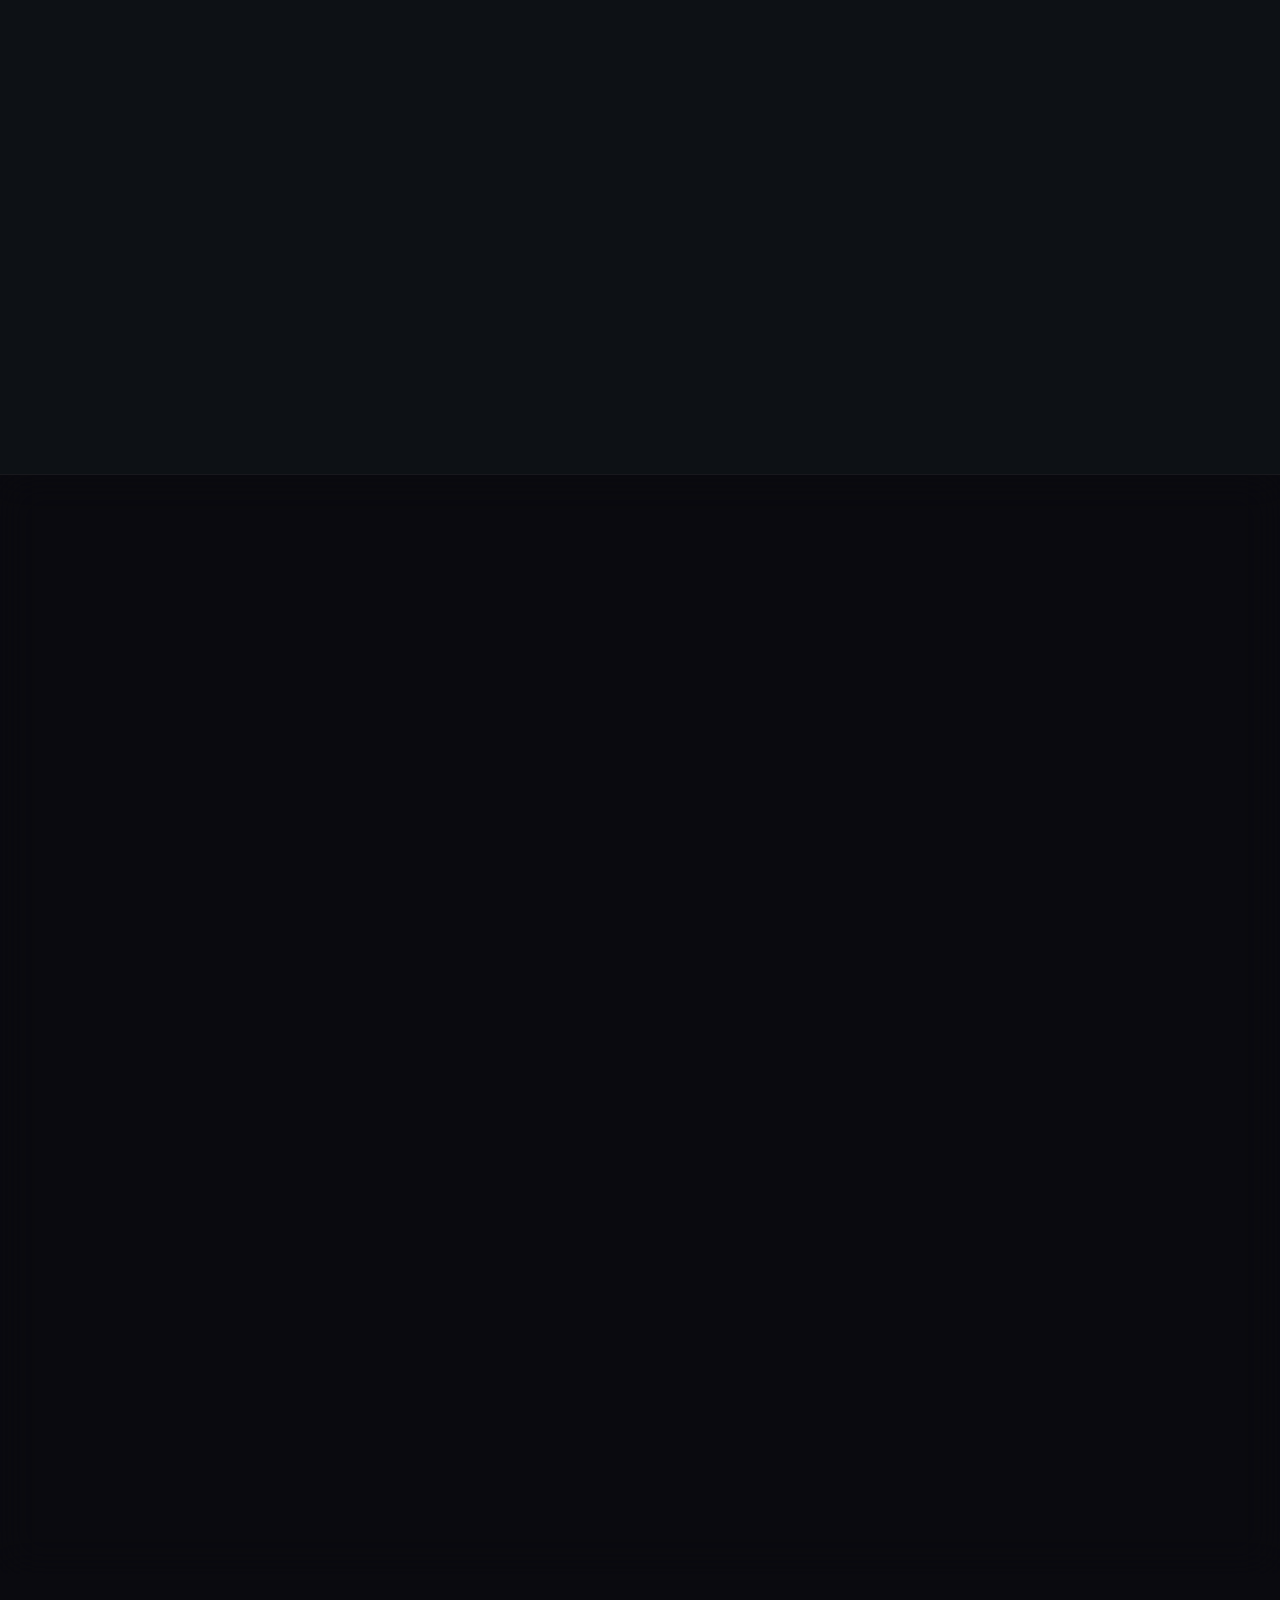
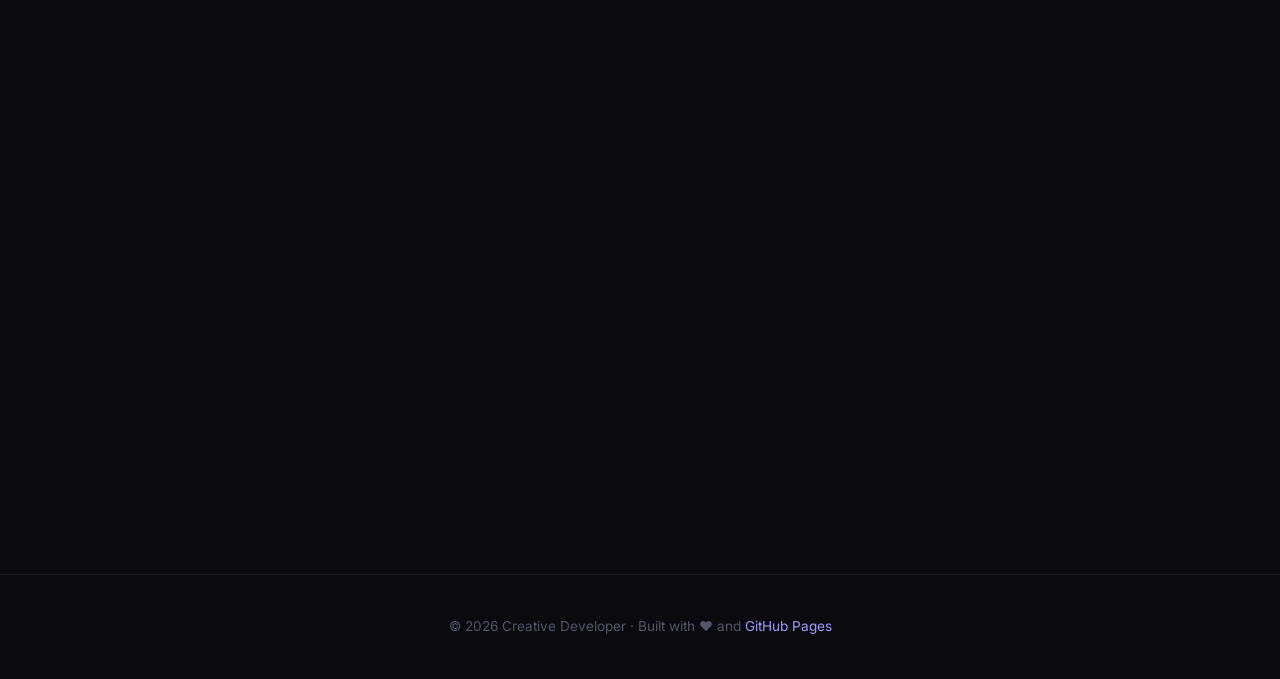
==== commit 19cce5e3: "Update index.html" ====
--- a/index.html
+++ b/index.html
@@ -1,6 +1,16 @@
 <!DOCTYPE html>
 <html lang="ko">
 <head>
+    <!-- Google tag (gtag.js) -->
+    <script async src="https://www.googletagmanager.com/gtag/js?id=G-CBX4P5K0PD"></script>
+    <script>
+      window.dataLayer = window.dataLayer || [];
+      function gtag(){dataLayer.push(arguments);}
+      gtag('js', new Date());
+    
+      gtag('config', 'G-CBX4P5K0PD');
+    </script>
+
     <meta charset="UTF-8">
     <meta name="viewport" content="width=device-width, initial-scale=1.0">
     <meta name="description" content="크리에이티브 포트폴리오 - 디자인과 기술의 만남">
@@ -28,6 +38,9 @@
             --accent-2: #a29bfe;
             --accent-3: #fd79a8;
             --accent-4: #00cec9;
+            --shinee-mint: #79e5cb;
+            --safe: #2ecc71;
+            --toxic: #e74c3c;
             --gradient-1: linear-gradient(135deg, #6c5ce7, #a29bfe, #fd79a8);
             --gradient-2: linear-gradient(135deg, #00cec9, #6c5ce7);
             --border-color: rgba(255, 255, 255, 0.06);
@@ -746,6 +759,69 @@
                 grid-template-columns: 1fr;
             }
         }
+
+        /* ===== SHINee Section Styles ===== */
+        .shinee-section {
+            background: rgba(121, 229, 203, 0.03);
+            border-top: 1px solid var(--border-color);
+            padding: 100px 40px;
+        }
+        .shinee-stats-grid {
+            display: grid;
+            grid-template-columns: repeat(auto-fit, minmax(400px, 1fr));
+            gap: 30px;
+            max-width: 1200px;
+            margin: 0 auto 50px;
+        }
+        .shinee-card {
+            background: var(--bg-card);
+            border: 1px solid var(--glass-border);
+            border-radius: 24px;
+            padding: 30px;
+            height: 450px;
+            display: flex;
+            flex-direction: column;
+        }
+        .shinee-card h3 {
+            text-align: center;
+            margin-bottom: 20px;
+            color: var(--accent-4);
+        }
+        .news-preview-grid {
+            display: grid;
+            grid-template-columns: repeat(auto-fit, minmax(320px, 1fr));
+            gap: 24px;
+            max-width: 1200px;
+            margin: 0 auto;
+        }
+        .news-card-embedded {
+            background: var(--glass-bg);
+            border: 1px solid var(--glass-border);
+            border-radius: 16px;
+            padding: 20px;
+            border-left: 4px solid var(--shinee-mint);
+        }
+        .news-card-header {
+            display: flex;
+            justify-content: space-between;
+            margin-bottom: 12px;
+            font-size: 0.8rem;
+        }
+        .safety-badge {
+            padding: 2px 8px;
+            border-radius: 4px;
+            font-weight: 700;
+        }
+        .safety-badge.safe { background: rgba(46, 204, 113, 0.2); color: var(--safe); }
+        .safety-badge.toxic { background: rgba(231, 76, 60, 0.2); color: var(--toxic); }
+        .monitor-box {
+            background: rgba(255, 255, 255, 0.05);
+            padding: 12px;
+            border-radius: 8px;
+            margin-top: 12px;
+            font-size: 0.85rem;
+        }
+        .toxic-msg { color: var(--toxic); font-weight: 600; }
     </style>
 </head>
 <body>
@@ -775,11 +851,10 @@
                     Portfolio
                 </h1>
                 <div class="hero-image-container" style="margin-bottom: 40px; animation: fadeInUp 0.8s ease 0.15s both;">
-                    <img src="assets/profile.png" alt="Profile" style="width: 120px; height: 120px; border-radius: 50%; border: 4px solid var(--glass-border); object-fit: cover; box-shadow: 0 10px 30px rgba(0,0,0,0.5);">
+                    <img src="assets/profile_new.png" alt="Profile" style="width: 250px; height: 250px; border-radius: 50%; border: 6px solid var(--accent-1); object-fit: cover; box-shadow: 0 20px 50px rgba(0,0,0,0.6); transition: transform 0.3s ease;">
                 </div>
                 <p>
-                    디자인과 코드의 경계를 넘나들며, 사용자에게 
-                    즐거운 경험을 선사하는 웹 서비스를 만듭니다.
+                   전략적 정보 큐레이터입니다. 
                 </p>
                 <div class="hero-buttons">
                     <a href="#projects" class="btn btn-primary">
@@ -849,7 +924,7 @@
                     <div class="project-info">
                         <h3>SHINee News & Safety Monitor</h3>
                         <p>AI 기반 실시간 기사 댓글 모니터링 시스템 시뮬레이션 대시보드</p>
-                        <a href="projects/news_dashboard.html" class="project-link">대시보드 보기 →</a>
+                        <a href="#shinee-dashboard" class="project-link">대시보드 보기 →</a>
                     </div>
                 </div>
                 <div class="project-card fade-in">
@@ -863,6 +938,62 @@
                     </div>
                 </div>
 
+            </div>
+        </section>
+
+        <!-- SHINee News & Safety Monitor Dashboard -->
+        <section id="shinee-dashboard" class="shinee-section">
+            <div class="dashboard-container">
+                <div class="section-header fade-in">
+                    <span class="section-label">AI Safety</span>
+                    <h2 class="section-title">💎 SHINee News Monitor</h2>
+                    <p class="section-desc">AI 기반 실시간 뉴스 댓글 세이프가드 시스템 (시뮬레이션)</p>
+                </div>
+
+                <div class="shinee-stats-grid fade-in">
+                    <div class="shinee-card">
+                        <h3>📊 언론사별 보도 비중</h3>
+                        <div style="flex-grow: 1; position: relative;">
+                            <canvas id="sourceChart"></canvas>
+                        </div>
+                    </div>
+                    <div class="shinee-card">
+                        <h3>📈 뉴스 발행 추이</h3>
+                        <div style="flex-grow: 1; position: relative;">
+                            <canvas id="dateChart"></canvas>
+                        </div>
+                    </div>
+                </div>
+
+                <h3 style="text-align: center; margin-bottom: 30px; font-size: 1.5rem;" class="fade-in">🛡 수집된 최신 뉴스 피드</h3>
+                <div class="news-preview-grid">
+                    <!-- News Item 1 -->
+                    <div class="news-card-embedded fade-in">
+                        <div class="news-card-header">
+                            <span style="color: var(--accent-4)">v.daum.net</span>
+                            <span class="safety-badge safe">Clean: 80%</span>
+                        </div>
+                        <h4 style="margin-bottom: 10px; font-size: 1.1rem;">기안84, 新브로맨스 멤버 찾았다 '아이돌과 데이트'</h4>
+                        <div class="monitor-box">
+                            <div style="color: var(--shinee-mint); font-weight: 700; margin-bottom: 5px;">🛡 AI 실시간 모니터링</div>
+                            <div class="toxic-msg">● ** ** 댓글입니다 무시하세요.</div>
+                            <div style="opacity: 0.8;">● 키 활동 너무 기대돼요!</div>
+                        </div>
+                    </div>
+                    <!-- News Item 2 -->
+                    <div class="news-card-embedded fade-in">
+                        <div class="news-card-header">
+                            <span style="color: var(--accent-4)">OSEN</span>
+                            <span class="safety-badge safe">Clean: 87%</span>
+                        </div>
+                        <h4 style="margin-bottom: 10px; font-size: 1.1rem;">샤이니 온유, 더 깊어진 분위기 'TOUGH LOVE' 컴백</h4>
+                        <div class="monitor-box">
+                            <div style="color: var(--shinee-mint); font-weight: 700; margin-bottom: 5px;">🛡 AI 실시간 모니터링</div>
+                            <div style="opacity: 0.8;">● 온유 목소리 진짜 독보적...</div>
+                            <div class="toxic-msg">● *** 소리 좀 안 나게 해라.</div>
+                        </div>
+                    </div>
+                </div>
             </div>
         </section>
 
@@ -1173,6 +1304,51 @@
             if (districtSelect) districtSelect.addEventListener('change', updateDashboard);
             if (forecastSlider) forecastSlider.addEventListener('input', updateDashboard);
 
+            // SHINee Dashboard Logic
+            const sourceData = {"v.daum.net": 15, "조선일보": 15, "한국일보": 6, "문화일보": 5, "뉴시스": 5, "노컷뉴스": 4, "starnewskorea.com": 4, "톱스타뉴스": 3};
+            const dateData = {"02-01": 1, "02-02": 2, "02-06": 4, "02-08": 1, "02-10": 2, "02-11": 3};
+
+            new Chart(document.getElementById('sourceChart'), {
+                type: 'doughnut',
+                data: {
+                    labels: Object.keys(sourceData),
+                    datasets: [{
+                        data: Object.values(sourceData),
+                        backgroundColor: ['#6c5ce7', '#79e5cb', '#00cec9', '#fd79a8', '#a29bfe', '#55efc4', '#e17055', '#d63031'],
+                        borderWidth: 0
+                    }]
+                },
+                options: {
+                    responsive: true,
+                    maintainAspectRatio: false,
+                    plugins: { legend: { position: 'bottom', labels: { color: '#8888a0' } } }
+                }
+            });
+
+            new Chart(document.getElementById('dateChart'), {
+                type: 'line',
+                data: {
+                    labels: Object.keys(dateData),
+                    datasets: [{
+                        label: '발행 건수',
+                        data: Object.values(dateData),
+                        borderColor: '#79e5cb',
+                        backgroundColor: 'rgba(121, 229, 203, 0.1)',
+                        fill: true,
+                        tension: 0.4
+                    }]
+                },
+                options: {
+                    responsive: true,
+                    maintainAspectRatio: false,
+                    plugins: { legend: { display: false } },
+                    scales: {
+                        y: { grid: { color: 'rgba(255,255,255,0.05)' }, ticks: { color: '#8888a0' } },
+                        x: { grid: { display: false }, ticks: { color: '#8888a0' } }
+                    }
+                }
+            });
+
             // Initial Trigger
             updateItemOptions();
             updateDashboard();
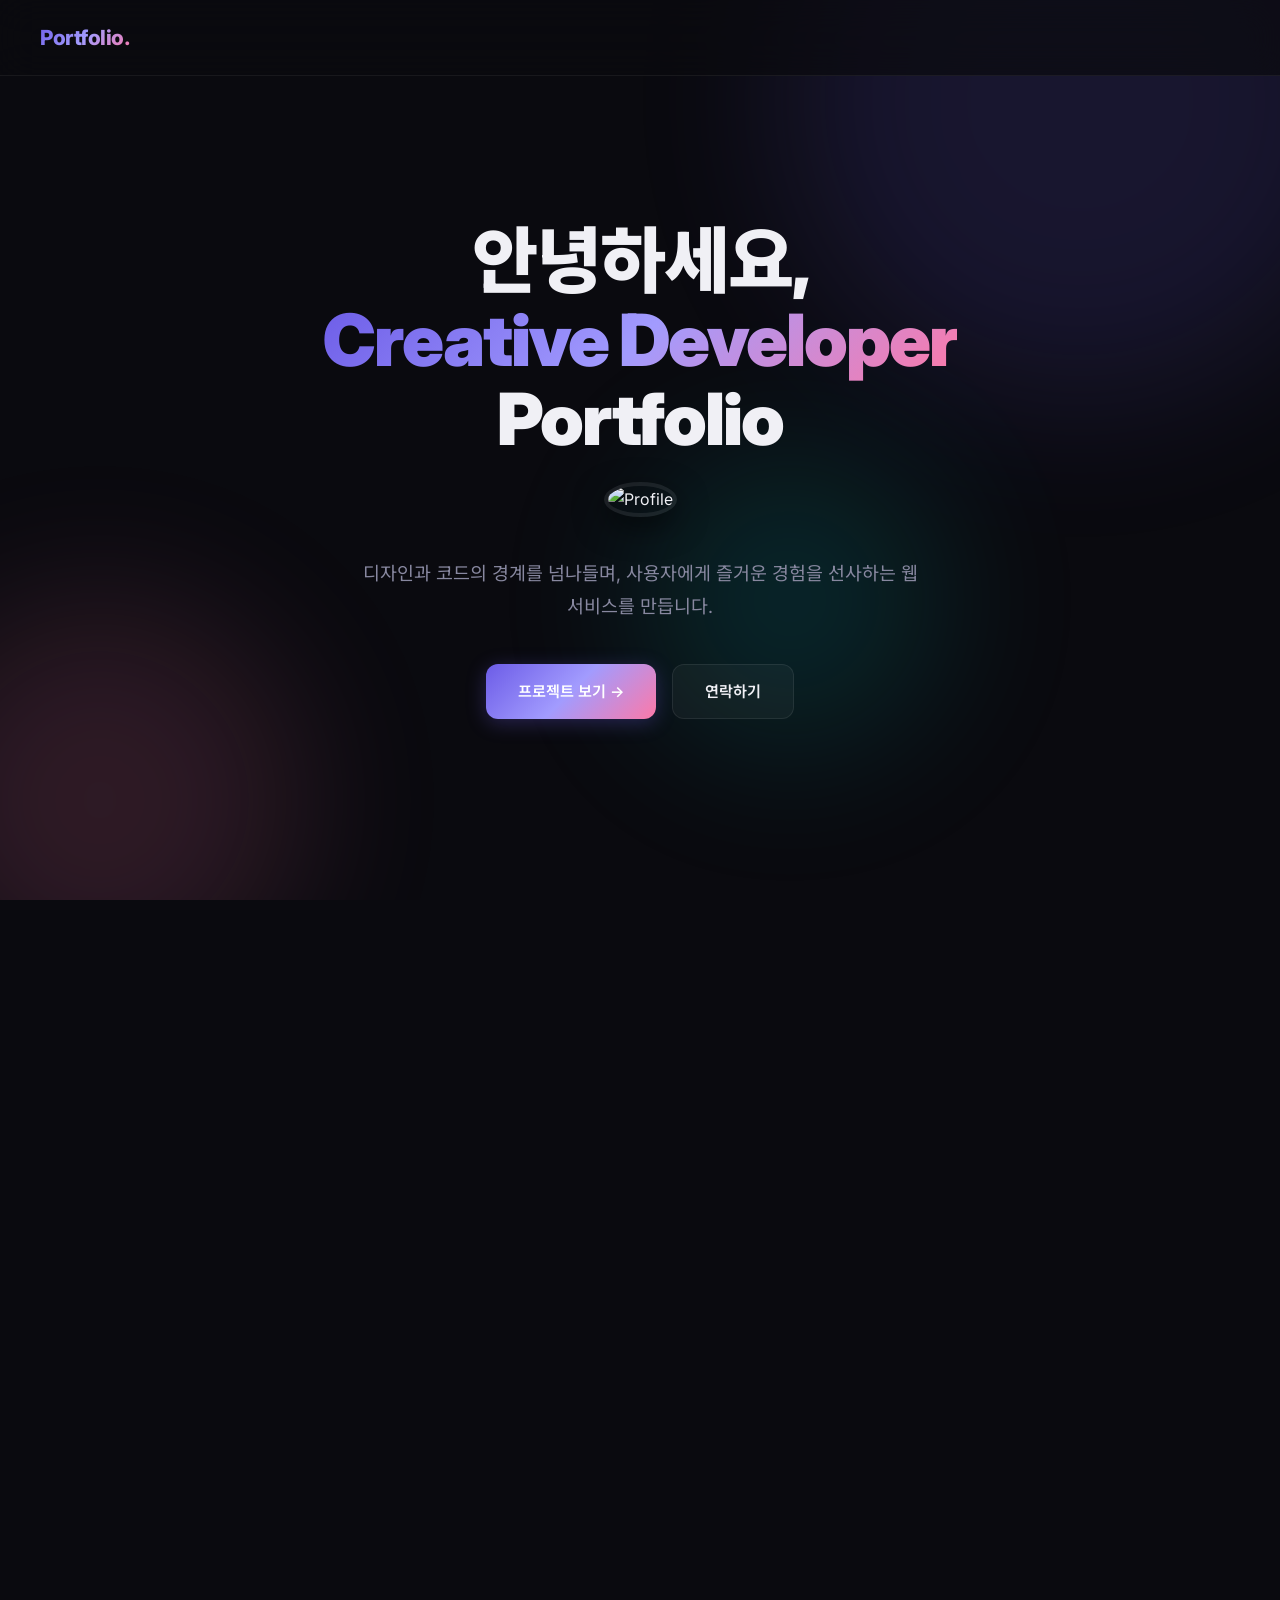
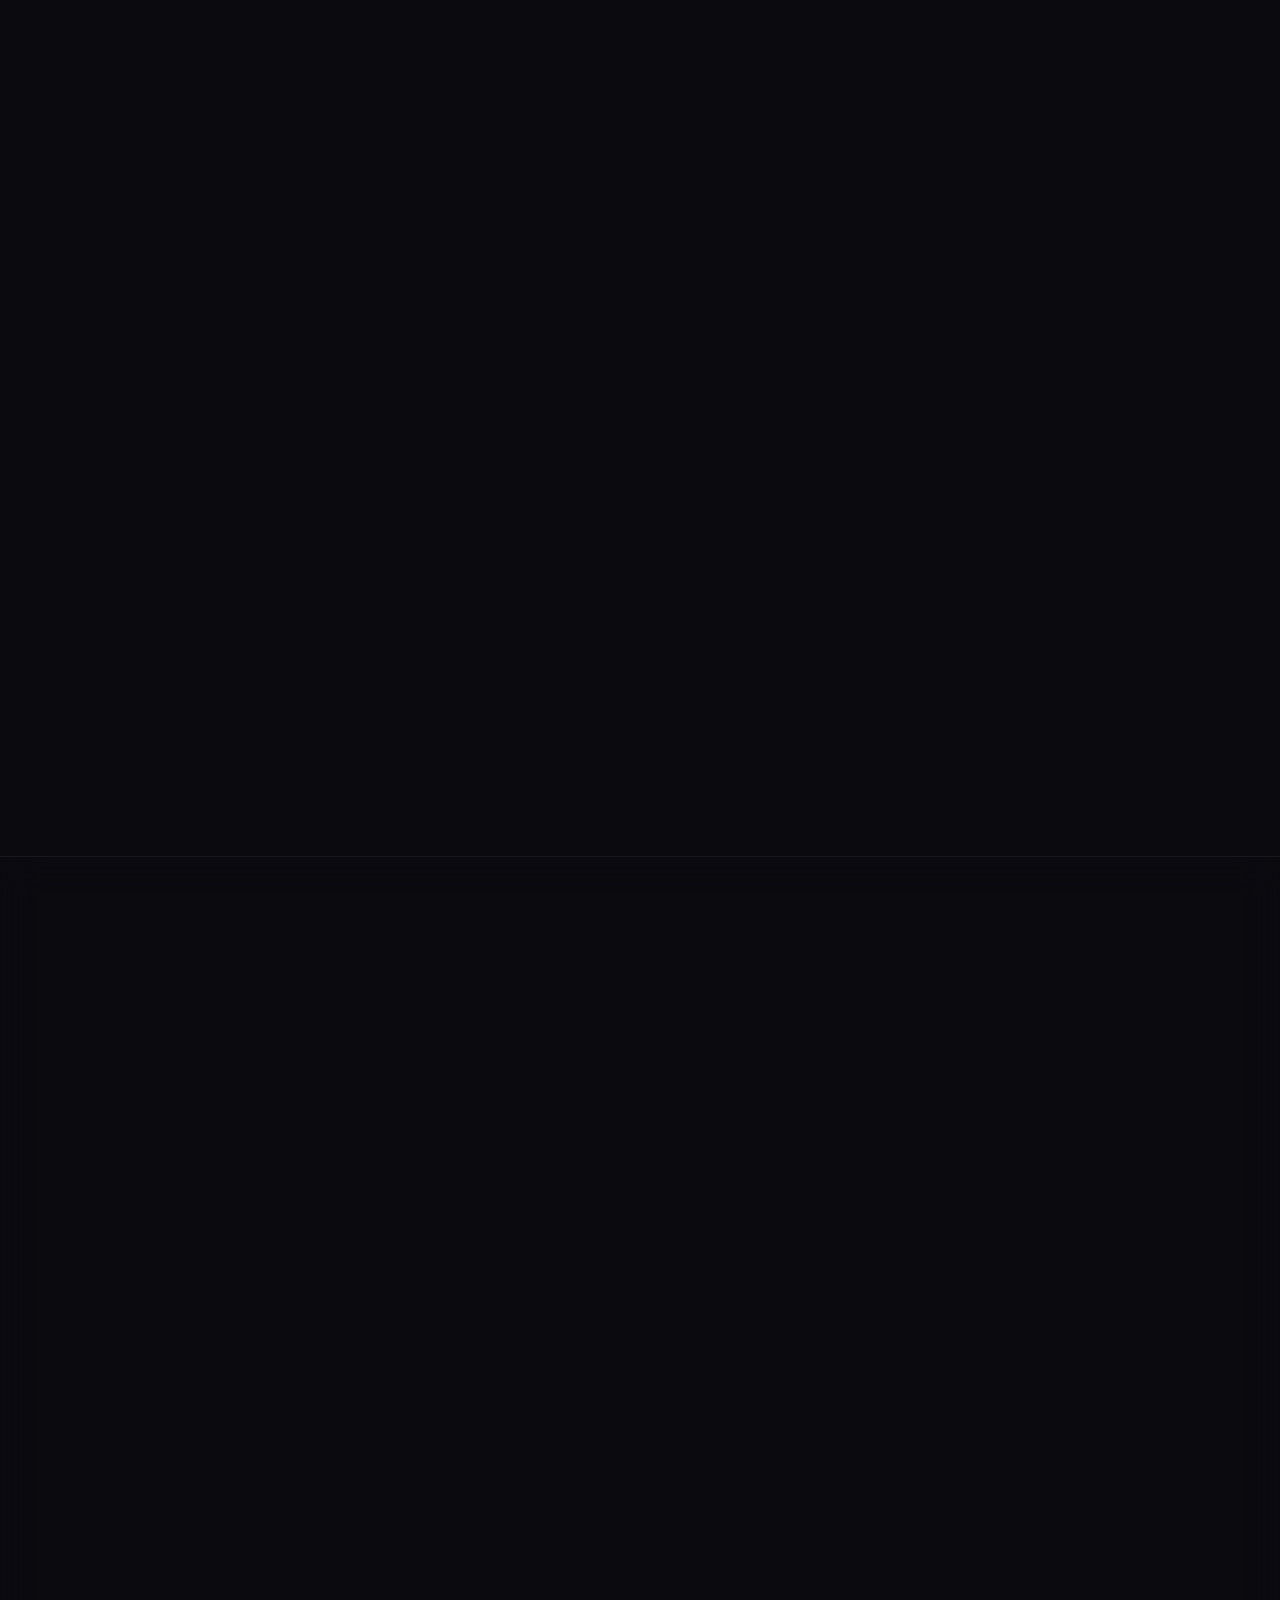
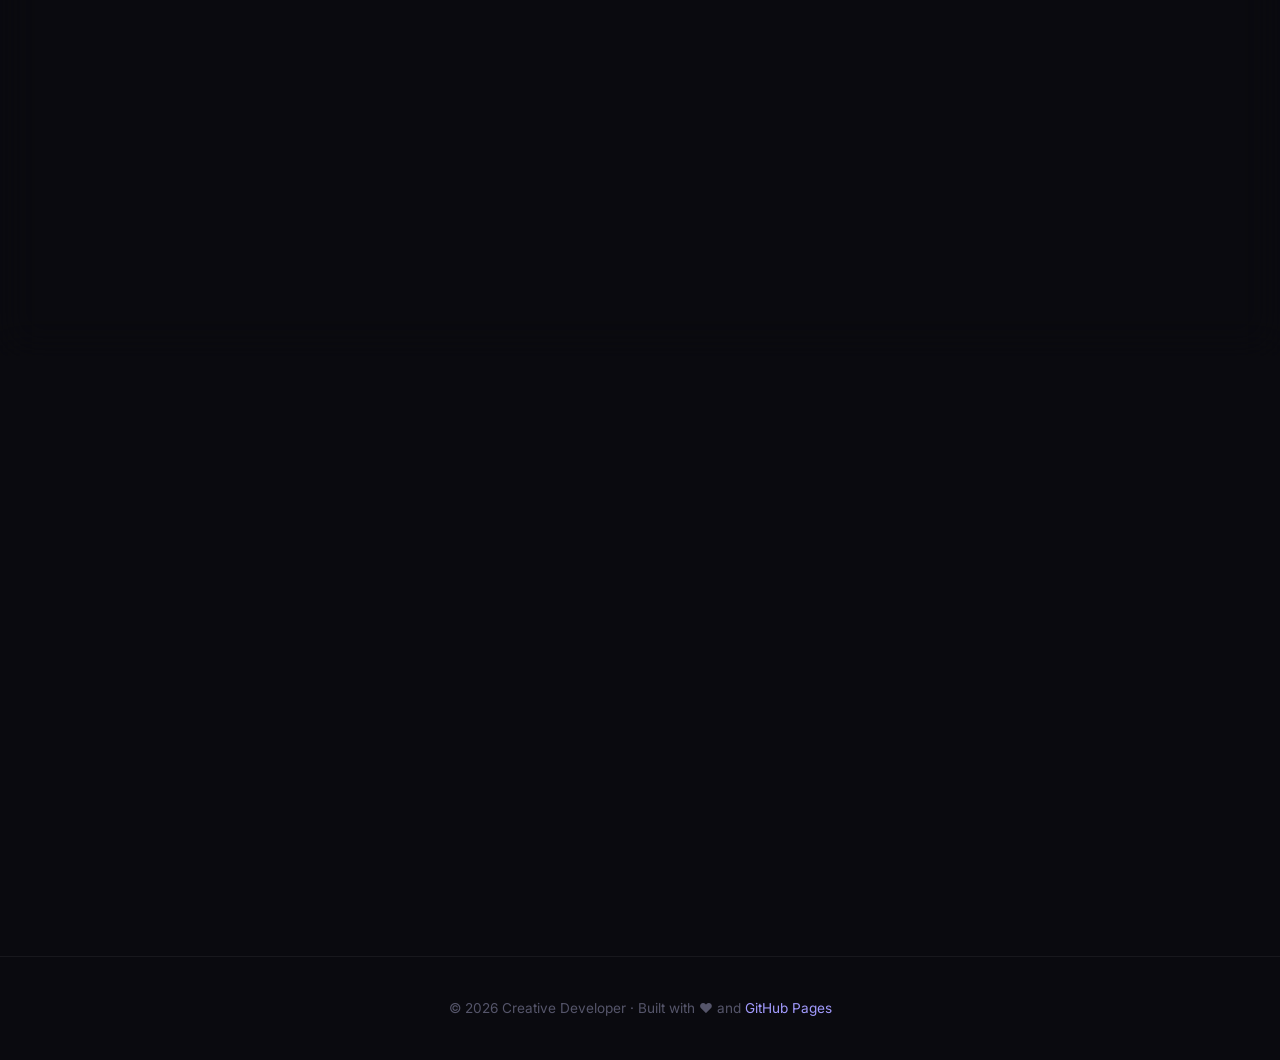
==== commit 2cbf5753: "Add files via upload" ====
--- a/index.html
+++ b/index.html
@@ -1,16 +1,6 @@
 <!DOCTYPE html>
 <html lang="ko">
 <head>
-    <!-- Google tag (gtag.js) -->
-    <script async src="https://www.googletagmanager.com/gtag/js?id=G-CBX4P5K0PD"></script>
-    <script>
-      window.dataLayer = window.dataLayer || [];
-      function gtag(){dataLayer.push(arguments);}
-      gtag('js', new Date());
-    
-      gtag('config', 'G-CBX4P5K0PD');
-    </script>
-
     <meta charset="UTF-8">
     <meta name="viewport" content="width=device-width, initial-scale=1.0">
     <meta name="description" content="크리에이티브 포트폴리오 - 디자인과 기술의 만남">
@@ -38,9 +28,6 @@
             --accent-2: #a29bfe;
             --accent-3: #fd79a8;
             --accent-4: #00cec9;
-            --shinee-mint: #79e5cb;
-            --safe: #2ecc71;
-            --toxic: #e74c3c;
             --gradient-1: linear-gradient(135deg, #6c5ce7, #a29bfe, #fd79a8);
             --gradient-2: linear-gradient(135deg, #00cec9, #6c5ce7);
             --border-color: rgba(255, 255, 255, 0.06);
@@ -759,69 +746,6 @@
                 grid-template-columns: 1fr;
             }
         }
-
-        /* ===== SHINee Section Styles ===== */
-        .shinee-section {
-            background: rgba(121, 229, 203, 0.03);
-            border-top: 1px solid var(--border-color);
-            padding: 100px 40px;
-        }
-        .shinee-stats-grid {
-            display: grid;
-            grid-template-columns: repeat(auto-fit, minmax(400px, 1fr));
-            gap: 30px;
-            max-width: 1200px;
-            margin: 0 auto 50px;
-        }
-        .shinee-card {
-            background: var(--bg-card);
-            border: 1px solid var(--glass-border);
-            border-radius: 24px;
-            padding: 30px;
-            height: 450px;
-            display: flex;
-            flex-direction: column;
-        }
-        .shinee-card h3 {
-            text-align: center;
-            margin-bottom: 20px;
-            color: var(--accent-4);
-        }
-        .news-preview-grid {
-            display: grid;
-            grid-template-columns: repeat(auto-fit, minmax(320px, 1fr));
-            gap: 24px;
-            max-width: 1200px;
-            margin: 0 auto;
-        }
-        .news-card-embedded {
-            background: var(--glass-bg);
-            border: 1px solid var(--glass-border);
-            border-radius: 16px;
-            padding: 20px;
-            border-left: 4px solid var(--shinee-mint);
-        }
-        .news-card-header {
-            display: flex;
-            justify-content: space-between;
-            margin-bottom: 12px;
-            font-size: 0.8rem;
-        }
-        .safety-badge {
-            padding: 2px 8px;
-            border-radius: 4px;
-            font-weight: 700;
-        }
-        .safety-badge.safe { background: rgba(46, 204, 113, 0.2); color: var(--safe); }
-        .safety-badge.toxic { background: rgba(231, 76, 60, 0.2); color: var(--toxic); }
-        .monitor-box {
-            background: rgba(255, 255, 255, 0.05);
-            padding: 12px;
-            border-radius: 8px;
-            margin-top: 12px;
-            font-size: 0.85rem;
-        }
-        .toxic-msg { color: var(--toxic); font-weight: 600; }
     </style>
 </head>
 <body>
@@ -851,10 +775,11 @@
                     Portfolio
                 </h1>
                 <div class="hero-image-container" style="margin-bottom: 40px; animation: fadeInUp 0.8s ease 0.15s both;">
-                    <img src="assets/profile_new.png" alt="Profile" style="width: 250px; height: 250px; border-radius: 50%; border: 6px solid var(--accent-1); object-fit: cover; box-shadow: 0 20px 50px rgba(0,0,0,0.6); transition: transform 0.3s ease;">
+                    <img src="assets/profile.png" alt="Profile" style="width: 120px; height: 120px; border-radius: 50%; border: 4px solid var(--glass-border); object-fit: cover; box-shadow: 0 10px 30px rgba(0,0,0,0.5);">
                 </div>
                 <p>
-                   전략적 정보 큐레이터입니다. 
+                    디자인과 코드의 경계를 넘나들며, 사용자에게 
+                    즐거운 경험을 선사하는 웹 서비스를 만듭니다.
                 </p>
                 <div class="hero-buttons">
                     <a href="#projects" class="btn btn-primary">
@@ -924,7 +849,7 @@
                     <div class="project-info">
                         <h3>SHINee News & Safety Monitor</h3>
                         <p>AI 기반 실시간 기사 댓글 모니터링 시스템 시뮬레이션 대시보드</p>
-                        <a href="#shinee-dashboard" class="project-link">대시보드 보기 →</a>
+                        <a href="projects/news_dashboard.html" class="project-link">대시보드 보기 →</a>
                     </div>
                 </div>
                 <div class="project-card fade-in">
@@ -938,62 +863,6 @@
                     </div>
                 </div>
 
-            </div>
-        </section>
-
-        <!-- SHINee News & Safety Monitor Dashboard -->
-        <section id="shinee-dashboard" class="shinee-section">
-            <div class="dashboard-container">
-                <div class="section-header fade-in">
-                    <span class="section-label">AI Safety</span>
-                    <h2 class="section-title">💎 SHINee News Monitor</h2>
-                    <p class="section-desc">AI 기반 실시간 뉴스 댓글 세이프가드 시스템 (시뮬레이션)</p>
-                </div>
-
-                <div class="shinee-stats-grid fade-in">
-                    <div class="shinee-card">
-                        <h3>📊 언론사별 보도 비중</h3>
-                        <div style="flex-grow: 1; position: relative;">
-                            <canvas id="sourceChart"></canvas>
-                        </div>
-                    </div>
-                    <div class="shinee-card">
-                        <h3>📈 뉴스 발행 추이</h3>
-                        <div style="flex-grow: 1; position: relative;">
-                            <canvas id="dateChart"></canvas>
-                        </div>
-                    </div>
-                </div>
-
-                <h3 style="text-align: center; margin-bottom: 30px; font-size: 1.5rem;" class="fade-in">🛡 수집된 최신 뉴스 피드</h3>
-                <div class="news-preview-grid">
-                    <!-- News Item 1 -->
-                    <div class="news-card-embedded fade-in">
-                        <div class="news-card-header">
-                            <span style="color: var(--accent-4)">v.daum.net</span>
-                            <span class="safety-badge safe">Clean: 80%</span>
-                        </div>
-                        <h4 style="margin-bottom: 10px; font-size: 1.1rem;">기안84, 新브로맨스 멤버 찾았다 '아이돌과 데이트'</h4>
-                        <div class="monitor-box">
-                            <div style="color: var(--shinee-mint); font-weight: 700; margin-bottom: 5px;">🛡 AI 실시간 모니터링</div>
-                            <div class="toxic-msg">● ** ** 댓글입니다 무시하세요.</div>
-                            <div style="opacity: 0.8;">● 키 활동 너무 기대돼요!</div>
-                        </div>
-                    </div>
-                    <!-- News Item 2 -->
-                    <div class="news-card-embedded fade-in">
-                        <div class="news-card-header">
-                            <span style="color: var(--accent-4)">OSEN</span>
-                            <span class="safety-badge safe">Clean: 87%</span>
-                        </div>
-                        <h4 style="margin-bottom: 10px; font-size: 1.1rem;">샤이니 온유, 더 깊어진 분위기 'TOUGH LOVE' 컴백</h4>
-                        <div class="monitor-box">
-                            <div style="color: var(--shinee-mint); font-weight: 700; margin-bottom: 5px;">🛡 AI 실시간 모니터링</div>
-                            <div style="opacity: 0.8;">● 온유 목소리 진짜 독보적...</div>
-                            <div class="toxic-msg">● *** 소리 좀 안 나게 해라.</div>
-                        </div>
-                    </div>
-                </div>
             </div>
         </section>
 
@@ -1304,51 +1173,6 @@
             if (districtSelect) districtSelect.addEventListener('change', updateDashboard);
             if (forecastSlider) forecastSlider.addEventListener('input', updateDashboard);
 
-            // SHINee Dashboard Logic
-            const sourceData = {"v.daum.net": 15, "조선일보": 15, "한국일보": 6, "문화일보": 5, "뉴시스": 5, "노컷뉴스": 4, "starnewskorea.com": 4, "톱스타뉴스": 3};
-            const dateData = {"02-01": 1, "02-02": 2, "02-06": 4, "02-08": 1, "02-10": 2, "02-11": 3};
-
-            new Chart(document.getElementById('sourceChart'), {
-                type: 'doughnut',
-                data: {
-                    labels: Object.keys(sourceData),
-                    datasets: [{
-                        data: Object.values(sourceData),
-                        backgroundColor: ['#6c5ce7', '#79e5cb', '#00cec9', '#fd79a8', '#a29bfe', '#55efc4', '#e17055', '#d63031'],
-                        borderWidth: 0
-                    }]
-                },
-                options: {
-                    responsive: true,
-                    maintainAspectRatio: false,
-                    plugins: { legend: { position: 'bottom', labels: { color: '#8888a0' } } }
-                }
-            });
-
-            new Chart(document.getElementById('dateChart'), {
-                type: 'line',
-                data: {
-                    labels: Object.keys(dateData),
-                    datasets: [{
-                        label: '발행 건수',
-                        data: Object.values(dateData),
-                        borderColor: '#79e5cb',
-                        backgroundColor: 'rgba(121, 229, 203, 0.1)',
-                        fill: true,
-                        tension: 0.4
-                    }]
-                },
-                options: {
-                    responsive: true,
-                    maintainAspectRatio: false,
-                    plugins: { legend: { display: false } },
-                    scales: {
-                        y: { grid: { color: 'rgba(255,255,255,0.05)' }, ticks: { color: '#8888a0' } },
-                        x: { grid: { display: false }, ticks: { color: '#8888a0' } }
-                    }
-                }
-            });
-
             // Initial Trigger
             updateItemOptions();
             updateDashboard();
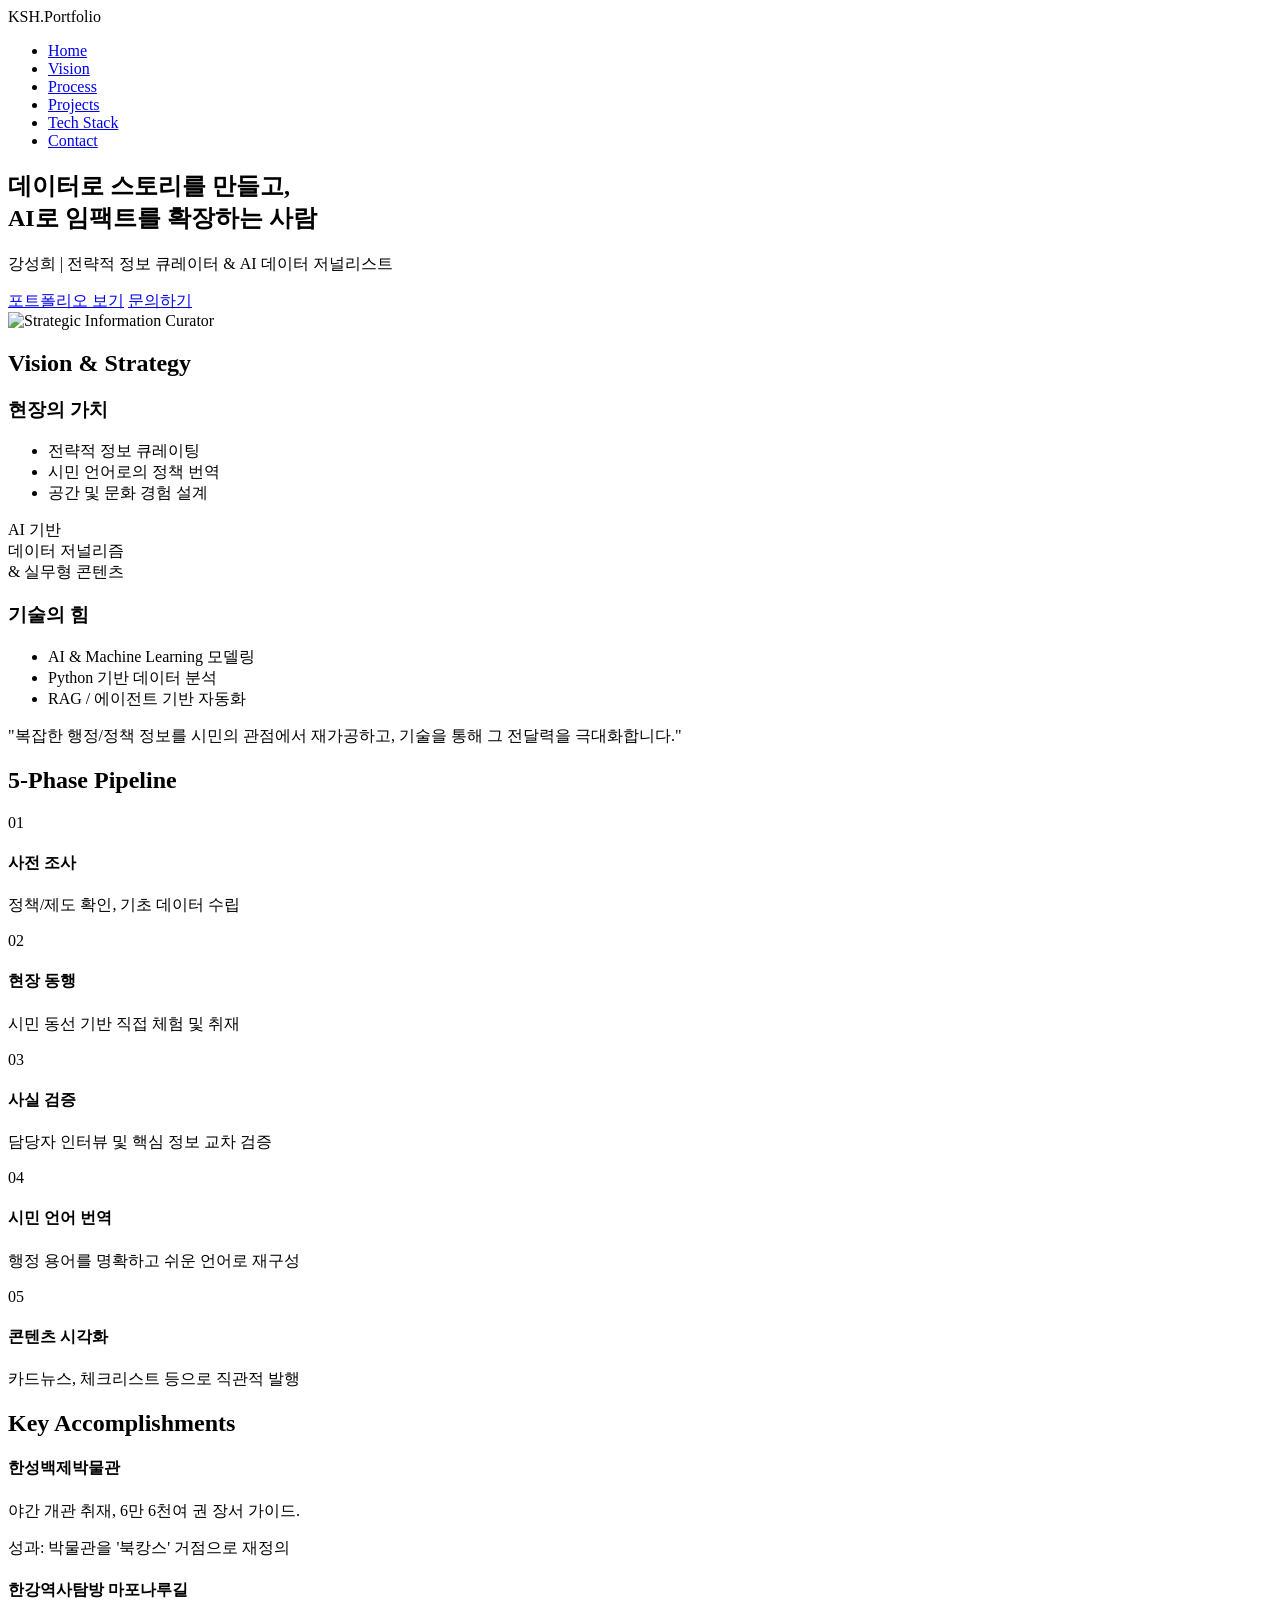
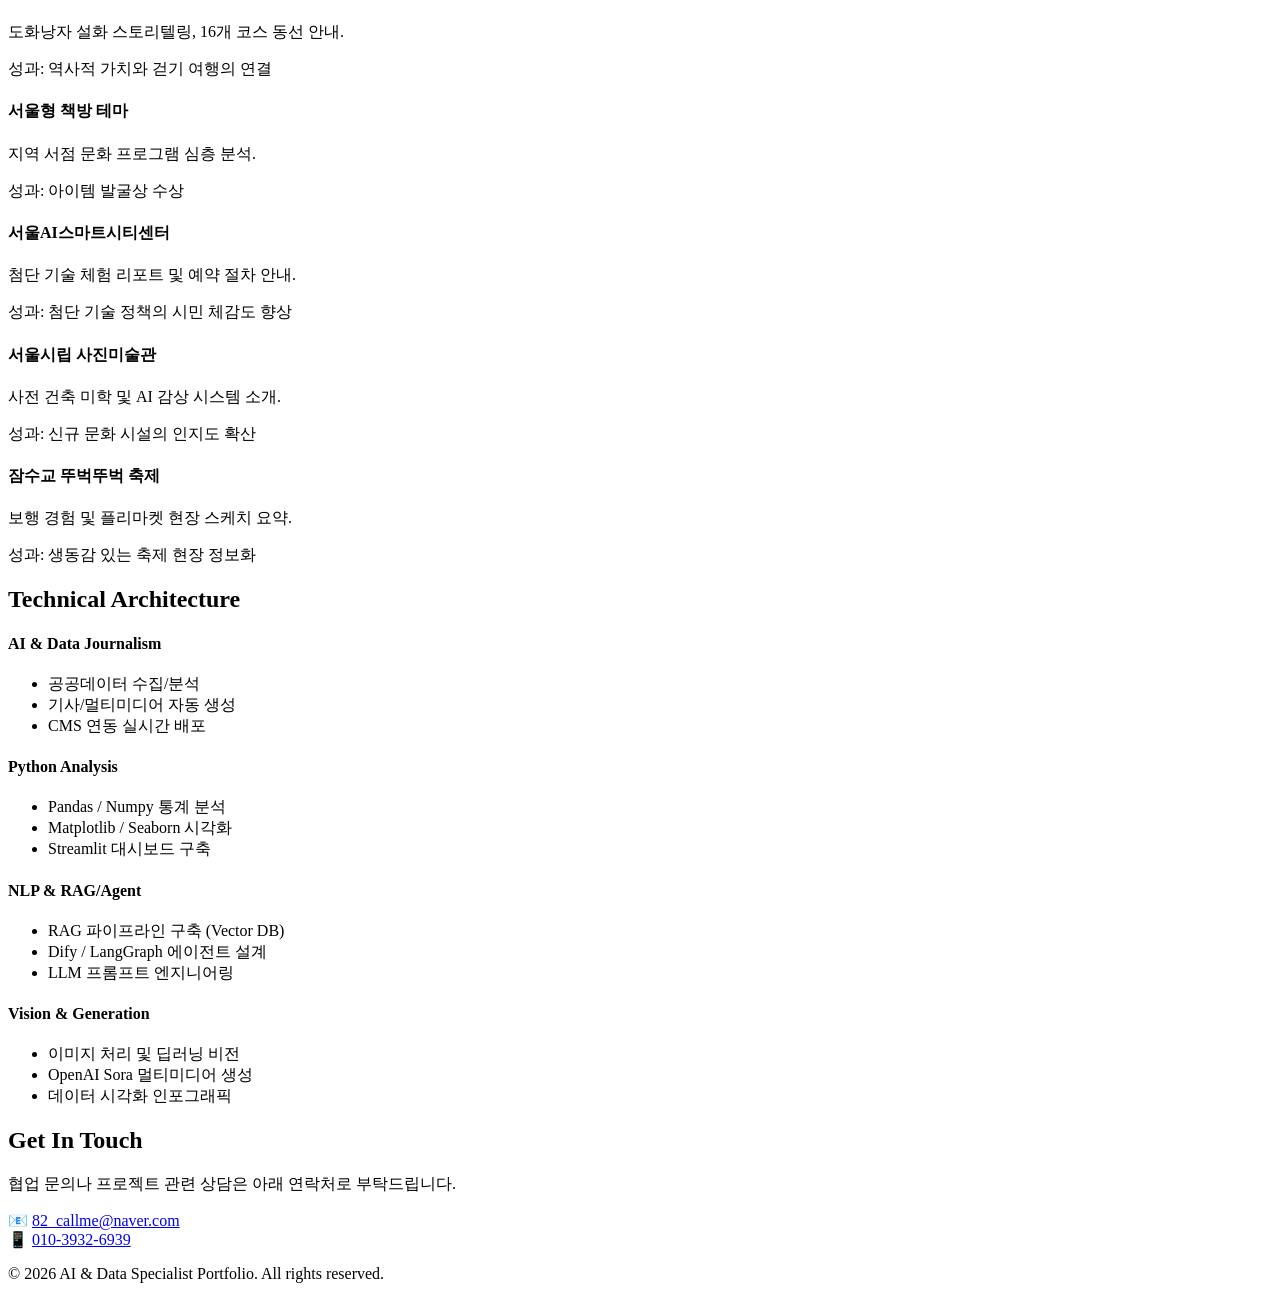
==== commit b572d514: "Update index.html" ====
--- a/index.html
+++ b/index.html
@@ -3,940 +3,199 @@
 <head>
     <meta charset="UTF-8">
     <meta name="viewport" content="width=device-width, initial-scale=1.0">
-    <meta name="description" content="크리에이티브 포트폴리오 - 디자인과 기술의 만남">
-    <title>포트폴리오 | Creative Developer</title>
-    <link rel="preconnect" href="https://fonts.googleapis.com">
-    <link rel="preconnect" href="https://fonts.gstatic.com" crossorigin>
-    <link href="https://fonts.googleapis.com/css2?family=Inter:wght@300;400;500;600;700;800;900&family=Noto+Sans+KR:wght@300;400;500;600;700&display=swap" rel="stylesheet">
-    <script src="https://cdn.jsdelivr.net/npm/chart.js"></script>
-    <style>
-        /* ===== Reset & Base ===== */
-        *, *::before, *::after {
-            margin: 0;
-            padding: 0;
-            box-sizing: border-box;
-        }
-
-        :root {
-            --bg-primary: #0a0a0f;
-            --bg-secondary: #12121a;
-            --bg-card: rgba(255, 255, 255, 0.03);
-            --text-primary: #f0f0f5;
-            --text-secondary: #8888a0;
-            --text-muted: #55556a;
-            --accent-1: #6c5ce7;
-            --accent-2: #a29bfe;
-            --accent-3: #fd79a8;
-            --accent-4: #00cec9;
-            --gradient-1: linear-gradient(135deg, #6c5ce7, #a29bfe, #fd79a8);
-            --gradient-2: linear-gradient(135deg, #00cec9, #6c5ce7);
-            --border-color: rgba(255, 255, 255, 0.06);
-            --glass-bg: rgba(255, 255, 255, 0.04);
-            --glass-border: rgba(255, 255, 255, 0.08);
-        }
-
-        html {
-            scroll-behavior: smooth;
-        }
-
-        body {
-            font-family: 'Inter', 'Noto Sans KR', -apple-system, sans-serif;
-            background-color: var(--bg-primary);
-            color: var(--text-primary);
-            line-height: 1.7;
-            overflow-x: hidden;
-        }
-
-        /* ===== Animated Background ===== */
-        .bg-gradient-orbs {
-            position: fixed;
-            top: 0;
-            left: 0;
-            width: 100%;
-            height: 100%;
-            z-index: 0;
-            pointer-events: none;
-            overflow: hidden;
-        }
-
-        .orb {
-            position: absolute;
-            border-radius: 50%;
-            filter: blur(80px);
-            opacity: 0.15;
-            animation: floatOrb 20s ease-in-out infinite;
-        }
-
-        .orb-1 {
-            width: 600px;
-            height: 600px;
-            background: var(--accent-1);
-            top: -200px;
-            right: -100px;
-            animation-delay: 0s;
-        }
-
-        .orb-2 {
-            width: 400px;
-            height: 400px;
-            background: var(--accent-3);
-            bottom: -100px;
-            left: -100px;
-            animation-delay: -7s;
-        }
-
-        .orb-3 {
-            width: 300px;
-            height: 300px;
-            background: var(--accent-4);
-            top: 50%;
-            left: 50%;
-            animation-delay: -14s;
-        }
-
-        @keyframes floatOrb {
-            0%, 100% { transform: translate(0, 0) scale(1); }
-            25% { transform: translate(50px, -80px) scale(1.1); }
-            50% { transform: translate(-30px, 60px) scale(0.95); }
-            75% { transform: translate(70px, 30px) scale(1.05); }
-        }
-
-        /* ===== Navigation ===== */
-        nav {
-            position: fixed;
-            top: 0;
-            left: 0;
-            width: 100%;
-            z-index: 1000;
-            padding: 20px 40px;
-            display: flex;
-            justify-content: space-between;
-            align-items: center;
-            backdrop-filter: blur(20px);
-            background: rgba(10, 10, 15, 0.7);
-            border-bottom: 1px solid var(--border-color);
-            transition: all 0.3s ease;
-        }
-
-        .nav-logo {
-            font-size: 1.3rem;
-            font-weight: 800;
-            background: var(--gradient-1);
-            -webkit-background-clip: text;
-            -webkit-text-fill-color: transparent;
-            background-clip: text;
-            letter-spacing: -0.5px;
-        }
-
-        .nav-links {
-            display: flex;
-            gap: 32px;
-            list-style: none;
-        }
-
-        .nav-links a {
-            text-decoration: none;
-            color: var(--text-secondary);
-            font-size: 0.9rem;
-            font-weight: 500;
-            transition: color 0.3s ease;
-            position: relative;
-        }
-
-        .nav-links a::after {
-            content: '';
-            position: absolute;
-            bottom: -4px;
-            left: 0;
-            width: 0;
-            height: 2px;
-            background: var(--gradient-1);
-            transition: width 0.3s ease;
-        }
-
-        .nav-links a:hover {
-            color: var(--text-primary);
-        }
-
-        .nav-links a:hover::after {
-            width: 100%;
-        }
-
-        /* ===== Content Wrapper ===== */
-        .content {
-            position: relative;
-            z-index: 1;
-        }
-
-        /* ===== Hero Section ===== */
-        .hero {
-            min-height: 100vh;
-            display: flex;
-            align-items: center;
-            justify-content: center;
-            padding: 120px 40px 80px;
-            text-align: center;
-        }
-
-        .hero-content {
-            max-width: 800px;
-        }
-
-        .hero-badge {
-            display: inline-flex;
-            align-items: center;
-            gap: 8px;
-            padding: 8px 20px;
-            border-radius: 100px;
-            background: var(--glass-bg);
-            border: 1px solid var(--glass-border);
-            font-size: 0.85rem;
-            color: var(--accent-2);
-            margin-bottom: 32px;
-            animation: fadeInUp 0.8s ease;
-        }
-
-        .hero-badge .dot {
-            width: 8px;
-            height: 8px;
-            border-radius: 50%;
-            background: var(--accent-4);
-            animation: pulse 2s ease-in-out infinite;
-        }
-
-        @keyframes pulse {
-            0%, 100% { opacity: 1; transform: scale(1); }
-            50% { opacity: 0.5; transform: scale(0.8); }
-        }
-
-        .hero h1 {
-            font-size: clamp(2.5rem, 6vw, 4.5rem);
-            font-weight: 900;
-            line-height: 1.1;
-            letter-spacing: -2px;
-            margin-bottom: 24px;
-            animation: fadeInUp 0.8s ease 0.1s both;
-        }
-
-        .hero h1 .gradient-text {
-            background: var(--gradient-1);
-            -webkit-background-clip: text;
-            -webkit-text-fill-color: transparent;
-            background-clip: text;
-        }
-
-        .hero p {
-            font-size: 1.15rem;
-            color: var(--text-secondary);
-            max-width: 560px;
-            margin: 0 auto 40px;
-            line-height: 1.8;
-            animation: fadeInUp 0.8s ease 0.2s both;
-        }
-
-        .hero-buttons {
-            display: flex;
-            gap: 16px;
-            justify-content: center;
-            flex-wrap: wrap;
-            animation: fadeInUp 0.8s ease 0.3s both;
-        }
-
-        .btn {
-            display: inline-flex;
-            align-items: center;
-            gap: 8px;
-            padding: 14px 32px;
-            border-radius: 12px;
-            font-size: 0.95rem;
-            font-weight: 600;
-            text-decoration: none;
-            transition: all 0.3s ease;
-            cursor: pointer;
-            border: none;
-            font-family: inherit;
-        }
-
-        .btn-primary {
-            background: var(--gradient-1);
-            color: white;
-            box-shadow: 0 4px 20px rgba(108, 92, 231, 0.3);
-        }
-
-        .btn-primary:hover {
-            transform: translateY(-2px);
-            box-shadow: 0 8px 30px rgba(108, 92, 231, 0.4);
-        }
-
-        .btn-secondary {
-            background: var(--glass-bg);
-            color: var(--text-primary);
-            border: 1px solid var(--glass-border);
-        }
-
-        .btn-secondary:hover {
-            background: rgba(255, 255, 255, 0.08);
-            transform: translateY(-2px);
-        }
-
-        /* ===== Section Common ===== */
-        section {
-            padding: 100px 40px;
-        }
-
-        .section-header {
-            text-align: center;
-            margin-bottom: 64px;
-        }
-
-        .section-label {
-            display: inline-block;
-            font-size: 0.8rem;
-            font-weight: 600;
-            text-transform: uppercase;
-            letter-spacing: 3px;
-            color: var(--accent-2);
-            margin-bottom: 16px;
-        }
-
-        .section-title {
-            font-size: clamp(1.8rem, 4vw, 2.8rem);
-            font-weight: 800;
-            letter-spacing: -1px;
-            margin-bottom: 16px;
-        }
-
-        .section-desc {
-            color: var(--text-secondary);
-            font-size: 1.05rem;
-            max-width: 500px;
-            margin: 0 auto;
-        }
-
-        /* ===== Skills Section ===== */
-        .skills-grid {
-            display: grid;
-            grid-template-columns: repeat(auto-fit, minmax(280px, 1fr));
-            gap: 24px;
-            max-width: 1100px;
-            margin: 0 auto;
-        }
-
-        .skill-card {
-            background: var(--bg-card);
-            border: 1px solid var(--border-color);
-            border-radius: 20px;
-            padding: 36px 32px;
-            transition: all 0.4s ease;
-            position: relative;
-            overflow: hidden;
-        }
-
-        .skill-card::before {
-            content: '';
-            position: absolute;
-            top: 0;
-            left: 0;
-            right: 0;
-            height: 2px;
-            background: var(--gradient-1);
-            opacity: 0;
-            transition: opacity 0.4s ease;
-        }
-
-        .skill-card:hover {
-            transform: translateY(-4px);
-            border-color: rgba(108, 92, 231, 0.3);
-            background: rgba(255, 255, 255, 0.05);
-        }
-
-        .skill-card:hover::before {
-            opacity: 1;
-        }
-
-        .skill-icon {
-            width: 52px;
-            height: 52px;
-            border-radius: 14px;
-            display: flex;
-            align-items: center;
-            justify-content: center;
-            font-size: 1.5rem;
-            margin-bottom: 20px;
-        }
-
-        .skill-icon.purple { background: rgba(108, 92, 231, 0.15); }
-        .skill-icon.pink { background: rgba(253, 121, 168, 0.15); }
-        .skill-icon.teal { background: rgba(0, 206, 201, 0.15); }
-
-        .skill-card h3 {
-            font-size: 1.2rem;
-            font-weight: 700;
-            margin-bottom: 10px;
-        }
-
-        .skill-card p {
-            color: var(--text-secondary);
-            font-size: 0.9rem;
-            line-height: 1.7;
-        }
-
-        .skill-tags {
-            display: flex;
-            flex-wrap: wrap;
-            gap: 8px;
-            margin-top: 20px;
-        }
-
-        .skill-tag {
-            padding: 4px 12px;
-            border-radius: 6px;
-            font-size: 0.75rem;
-            font-weight: 500;
-            background: rgba(108, 92, 231, 0.1);
-            color: var(--accent-2);
-            border: 1px solid rgba(108, 92, 231, 0.15);
-        }
-
-        /* ===== Projects Section ===== */
-        .projects-grid {
-            display: grid;
-            grid-template-columns: repeat(auto-fit, minmax(340px, 1fr));
-            gap: 28px;
-            max-width: 1100px;
-            margin: 0 auto;
-        }
-
-        .project-card {
-            border-radius: 20px;
-            overflow: hidden;
-            background: var(--bg-card);
-            border: 1px solid var(--border-color);
-            transition: all 0.4s ease;
-        }
-
-        .project-card:hover {
-            transform: translateY(-6px);
-            border-color: rgba(108, 92, 231, 0.3);
-            box-shadow: 0 20px 60px rgba(0, 0, 0, 0.3);
-        }
-
-        .project-thumbnail {
-            width: 100%;
-            height: 220px;
-            position: relative;
-            overflow: hidden;
-        }
-
-        .project-thumbnail-bg {
-            width: 100%;
-            height: 100%;
-            display: flex;
-            align-items: center;
-            justify-content: center;
-            font-size: 3rem;
-        }
-
-        .thumb-1 { background: linear-gradient(135deg, #6c5ce7 0%, #a29bfe 100%); }
-        .thumb-2 { background: linear-gradient(135deg, #fd79a8 0%, #e17055 100%); }
-        .thumb-3 { background: linear-gradient(135deg, #00cec9 0%, #55efc4 100%); }
-
-        .project-info {
-            padding: 28px;
-        }
-
-        .project-info h3 {
-            font-size: 1.2rem;
-            font-weight: 700;
-            margin-bottom: 8px;
-        }
-
-        .project-info p {
-            color: var(--text-secondary);
-            font-size: 0.9rem;
-            margin-bottom: 20px;
-        }
-
-        .project-link {
-            display: inline-flex;
-            align-items: center;
-            gap: 6px;
-            color: var(--accent-2);
-            font-size: 0.85rem;
-            font-weight: 600;
-            text-decoration: none;
-            transition: gap 0.3s ease;
-        }
-
-        .project-link:hover {
-            gap: 12px;
-        }
-
-        /* ===== Stats Section ===== */
-        .stats-section {
-            background: var(--bg-secondary);
-            border-top: 1px solid var(--border-color);
-            border-bottom: 1px solid var(--border-color);
-        }
-
-        .stats-grid {
-            display: grid;
-            grid-template-columns: repeat(auto-fit, minmax(200px, 1fr));
-            gap: 40px;
-            max-width: 900px;
-            margin: 0 auto;
-            text-align: center;
-        }
-
-        .stat-item h3 {
-            font-size: clamp(2rem, 4vw, 3rem);
-            font-weight: 900;
-            background: var(--gradient-1);
-            -webkit-background-clip: text;
-            -webkit-text-fill-color: transparent;
-            background-clip: text;
-            margin-bottom: 8px;
-        }
-
-        .stat-item p {
-            color: var(--text-secondary);
-            font-size: 0.9rem;
-            font-weight: 500;
-        }
-
-        /* ===== Contact Section ===== */
-        .contact-wrapper {
-            max-width: 600px;
-            margin: 0 auto;
-            text-align: center;
-        }
-
-        .contact-card {
-            background: var(--glass-bg);
-            border: 1px solid var(--glass-border);
-            border-radius: 24px;
-            padding: 48px 40px;
-            backdrop-filter: blur(10px);
-        }
-
-        .contact-links {
-            display: flex;
-            justify-content: center;
-            gap: 16px;
-            margin-top: 32px;
-            flex-wrap: wrap;
-        }
-
-        .contact-link {
-            display: inline-flex;
-            align-items: center;
-            gap: 8px;
-            padding: 12px 24px;
-            border-radius: 12px;
-            background: var(--glass-bg);
-            border: 1px solid var(--glass-border);
-            color: var(--text-primary);
-            text-decoration: none;
-            font-size: 0.9rem;
-            font-weight: 500;
-            transition: all 0.3s ease;
-        }
-
-        .contact-link:hover {
-            background: rgba(108, 92, 231, 0.15);
-            border-color: rgba(108, 92, 231, 0.3);
-            transform: translateY(-2px);
-        }
-
-        /* ===== Footer ===== */
-        footer {
-            text-align: center;
-            padding: 40px;
-            color: var(--text-muted);
-            font-size: 0.85rem;
-            border-top: 1px solid var(--border-color);
-        }
-
-        footer a {
-            color: var(--accent-2);
-            text-decoration: none;
-        }
-
-        /* ===== Animations ===== */
-        @keyframes fadeInUp {
-            from {
-                opacity: 0;
-                transform: translateY(30px);
-            }
-            to {
-                opacity: 1;
-                transform: translateY(0);
-            }
-        }
-
-        .fade-in {
-            opacity: 0;
-            transform: translateY(30px);
-            transition: all 0.6s ease;
-        }
-
-        .fade-in.visible {
-            opacity: 1;
-            transform: translateY(0);
-        }
-
-        /* ===== Responsive ===== */
-        @media (max-width: 768px) {
-            nav {
-                padding: 16px 20px;
-            }
-
-            .nav-links {
-                display: none;
-            }
-
-            section {
-                padding: 60px 20px;
-            }
-
-            .hero {
-                padding: 100px 20px 60px;
-            }
-
-            .hero h1 {
-                letter-spacing: -1px;
-            }
-
-            .projects-grid {
-                grid-template-columns: 1fr;
-            }
-
-            .contact-card {
-                padding: 32px 24px;
-            }
-
-            .contact-links {
-                flex-direction: column;
-                align-items: center;
-            }
-        }
-
-        /* ===== Price Dashboard ===== */
-        .dashboard-section {
-            background: rgba(10, 10, 15, 0.4);
-            backdrop-filter: blur(20px);
-            border-top: 1px solid var(--border-color);
-            padding: 80px 40px;
-        }
-
-        .dashboard-container {
-            max-width: 1200px;
-            margin: 0 auto;
-        }
-
-        .dashboard-grid {
-            display: grid;
-            grid-template-columns: 300px 1fr;
-            gap: 32px;
-        }
-
-        .controls-panel {
-            background: var(--bg-card);
-            border: 1px solid var(--border-color);
-            border-radius: 20px;
-            padding: 24px;
-            height: fit-content;
-        }
-
-        .input-group {
-            margin-bottom: 20px;
-        }
-
-        .input-group label {
-            display: block;
-            font-size: 0.85rem;
-            color: var(--text-secondary);
-            margin-bottom: 8px;
-            font-weight: 500;
-        }
-
-        .custom-select {
-            width: 100%;
-            background: rgba(255, 255, 255, 0.05);
-            border: 1px solid var(--glass-border);
-            border-radius: 8px;
-            padding: 10px;
-            color: var(--text-primary);
-            font-family: inherit;
-            outline: none;
-            cursor: pointer;
-        }
-
-        .custom-select:focus {
-            border-color: var(--accent-2);
-        }
-
-        .stats-summary {
-            display: grid;
-            grid-template-columns: repeat(3, 1fr);
-            gap: 20px;
-            margin-bottom: 32px;
-        }
-
-        .stat-card {
-            background: var(--bg-card);
-            border: 1px solid var(--border-color);
-            border-radius: 16px;
-            padding: 20px;
-            text-align: center;
-        }
-
-        .stat-label {
-            font-size: 0.75rem;
-            color: var(--text-secondary);
-            text-transform: uppercase;
-            letter-spacing: 1px;
-            margin-bottom: 4px;
-        }
-
-        .stat-value {
-            font-size: 1.5rem;
-            font-weight: 800;
-            color: var(--accent-1);
-        }
-
-        .stat-delta {
-            font-size: 0.85rem;
-            margin-top: 4px;
-        }
-
-        .delta-up { color: #ff7675; }
-        .delta-down { color: #55efc4; }
-
-        .chart-card {
-            background: var(--bg-card);
-            border: 1px solid var(--border-color);
-            border-radius: 20px;
-            padding: 32px;
-            min-height: 400px;
-        }
-
-        .ai-report {
-            background: rgba(108, 92, 231, 0.1);
-            border: 1px border var(--accent-1);
-            border-radius: 16px;
-            padding: 24px;
-            margin-top: 32px;
-            border-left: 4px solid var(--accent-1);
-        }
-
-        .ai-report h4 {
-            margin-bottom: 12px;
-            display: flex;
-            align-items: center;
-            gap: 8px;
-            color: var(--accent-2);
-        }
-
-        @media (max-width: 992px) {
-            .dashboard-grid {
-                grid-template-columns: 1fr;
-            }
-            .stats-summary {
-                grid-template-columns: 1fr;
-            }
-        }
-    </style>
+    <title>강성희 | 전략적 정보 큐레이터 & AI 데이터 저널리스트</title>
+    <meta name="description" content="데이터로 스토리를 만들고, AI로 임팩트를 확장하는 전략적 정보 큐레이터 강성희의 포트폴리오입니다.">
+    <!-- Google Fonts: Orbit, Noto Sans KR, Inter -->
+    <link href="https://fonts.googleapis.com/css2?family=Inter:wght@400;600;800&family=Noto+Sans+KR:wght@300;500;700&family=Orbit&display=swap" rel="stylesheet">
+    <link rel="stylesheet" href="style.css">
 </head>
 <body>
-    <!-- Animated Background Orbs -->
-    <div class="bg-gradient-orbs">
-        <div class="orb orb-1"></div>
-        <div class="orb orb-2"></div>
-        <div class="orb orb-3"></div>
-    </div>
-
-    <!-- Navigation -->
-    <nav>
-        <div class="nav-logo">Portfolio.</div>
-        <ul class="nav-links">
-
-        </ul>
-    </nav>
-
-    <div class="content">
+    <header id="header">
+        <nav class="container">
+            <div class="logo">KSH.<span>Portfolio</span></div>
+            <ul class="nav-links">
+                <li><a href="#hero">Home</a></li>
+                <li><a href="#vision">Vision</a></li>
+                <li><a href="#process">Process</a></li>
+                <li><a href="#achievements">Projects</a></li>
+                <li><a href="#tech">Tech Stack</a></li>
+                <li><a href="#contact">Contact</a></li>
+            </ul>
+        </nav>
+    </header>
+
+    <main>
         <!-- Hero Section -->
-        <section class="hero" id="home">
-            <div class="hero-content">
-
-                <h1>
-                    안녕하세요,<br>
-                    <span class="gradient-text">Creative Developer</span><br>
-                    Portfolio
-                </h1>
-                <div class="hero-image-container" style="margin-bottom: 40px; animation: fadeInUp 0.8s ease 0.15s both;">
-                    <img src="assets/profile.png" alt="Profile" style="width: 120px; height: 120px; border-radius: 50%; border: 4px solid var(--glass-border); object-fit: cover; box-shadow: 0 10px 30px rgba(0,0,0,0.5);">
-                </div>
-                <p>
-                    디자인과 코드의 경계를 넘나들며, 사용자에게 
-                    즐거운 경험을 선사하는 웹 서비스를 만듭니다.
-                </p>
-                <div class="hero-buttons">
-                    <a href="#projects" class="btn btn-primary">
-                        프로젝트 보기 →
-                    </a>
-                    <a href="#contact" class="btn btn-secondary">
-                        연락하기
-                    </a>
-                </div>
-            </div>
-        </section>
-
-        <!-- Skills Section -->
-        <section id="skills">
-            <div class="section-header fade-in">
-                <span class="section-label">Skills</span>
-                <h2 class="section-title">제가 잘하는 것들</h2>
-                <p class="section-desc">다양한 기술 스택을 활용하여 완성도 높은 결과물을 만듭니다</p>
-            </div>
-            <div class="skills-grid">
-                <div class="skill-card fade-in">
-                    <div class="skill-icon purple">🎨</div>
-                    <h3>UI/UX 디자인</h3>
-                    <p>사용자 중심의 직관적인 인터페이스를 설계하고, 시각적으로 아름다운 디자인을 구현합니다.</p>
-                    <div class="skill-tags">
-                        <span class="skill-tag">Figma</span>
-                        <span class="skill-tag">Photoshop</span>
-                        <span class="skill-tag">Prototyping</span>
-                    </div>
-                </div>
-                <div class="skill-card fade-in">
-                    <div class="skill-icon pink">💻</div>
-                    <h3>프론트엔드 개발</h3>
-                    <p>최신 웹 기술을 활용하여 반응형이고 인터랙티브한 웹 애플리케이션을 개발합니다.</p>
-                    <div class="skill-tags">
-                        <span class="skill-tag">HTML/CSS</span>
-                        <span class="skill-tag">JavaScript</span>
-                        <span class="skill-tag">React</span>
-                    </div>
-                </div>
-                <div class="skill-card fade-in">
-                    <div class="skill-icon teal">🤖</div>
-                    <h3>AI 활용</h3>
-                    <p>AI 도구를 활용하여 업무 효율을 높이고, 창의적인 문제 해결 방식을 제안합니다.</p>
-                    <div class="skill-tags">
-                        <span class="skill-tag">ChatGPT</span>
-                        <span class="skill-tag">Midjourney</span>
-                        <span class="skill-tag">Automation</span>
-                    </div>
-                </div>
-            </div>
-        </section>
-
-
-        <!-- Projects Section -->
-        <section id="projects">
-            <div class="section-header fade-in">
-                <span class="section-label">Projects</span>
-                <h2 class="section-title">최근 프로젝트</h2>
-                <p class="section-desc">직접 기획하고 개발한 프로젝트들입니다</p>
-            </div>
-            <div class="projects-grid">
-                <div class="project-card fade-in">
-                    <div class="project-thumbnail">
-                        <div class="project-thumbnail-bg thumb-1">💎</div>
-                    </div>
-                    <div class="project-info">
-                        <h3>SHINee News & Safety Monitor</h3>
-                        <p>AI 기반 실시간 기사 댓글 모니터링 시스템 시뮬레이션 대시보드</p>
-                        <a href="projects/news_dashboard.html" class="project-link">대시보드 보기 →</a>
-                    </div>
-                </div>
-                <div class="project-card fade-in">
-                    <div class="project-thumbnail">
-                        <div class="project-thumbnail-bg thumb-2">💰</div>
-                    </div>
-                    <div class="project-info">
-                        <h3>Seoul Price Insight (AI)</h3>
-                        <p>서울시 생필품 가격 데이터 분석 및 LSTM 모델 활용 미래 가격 예측 시스템 (Streamlit)</p>
-                        <a href="#price-dashboard" class="project-link">대시보드 보기 →</a>
-                    </div>
-                </div>
-
-            </div>
-        </section>
-
-        <!-- Seoul Price Insight Dashboard -->
-        <section id="price-dashboard" class="dashboard-section">
-            <div class="dashboard-container">
-                <div class="section-header fade-in">
-                    <span class="section-label">AI Insight</span>
-                    <h2 class="section-title">💰 Seoul Price Insight</h2>
-                    <p class="section-desc">서울시 생필품 물가 정보 및 AI 시뮬레이션 대시보드</p>
-                </div>
-
-                <div class="dashboard-grid">
-                    <!-- Controls -->
-                    <div class="controls-panel fade-in">
-                        <div class="input-group">
-                            <label>Category</label>
-                            <select id="category" class="custom-select">
-                                <option value="농산물">농산물</option>
-                                <option value="축산물">축산물</option>
-                                <option value="수산물">수산물</option>
-                            </select>
-                        </div>
-                        <div class="input-group">
-                            <label>Item</label>
-                            <select id="item" class="custom-select"></select>
-                        </div>
-                        <div class="input-group">
-                            <label>District</label>
-                            <select id="district" class="custom-select">
-                                <option value="종로구">종로구</option>
-                                <option value="중구">중구</option>
-                                <option value="용산구">용산구</option>
-                                <option value="송파구">송파구</option>
-                                <option value="강남구">강남구</option>
-                            </select>
-                        </div>
-                        <div class="input-group">
-                            <label>Forecast Days</label>
-                            <input type="range" id="forecastDays" min="1" max="30" value="7" style="width: 100%; accent-color: var(--accent-1);">
-                            <div style="display: flex; justify-content: space-between; font-size: 0.75rem; margin-top: 4px; color: var(--text-secondary);">
-                                <span>1일</span>
-                                <span id="daysVal">7일</span>
-                                <span>30일</span>
-                            </div>
-                        </div>
-                    </div>
-
-                    <!-- Main Dashboard Area -->
-                    <div class="main-dashboard fade-in">
-                        <div class="stats-summary">
-                            <div class="stat-card">
-                                <div class="stat-label">최근 가격</div>
-                                <div id="latestPrice" class="stat-value">0원</div>
-                            </div>
-                            <div class="stat-card">
-                                <div class="stat-label">주간 변동</div>
-                                <div id="priceDelta" class="stat-value">0원</div>
-                                <div id="priceDeltaText" class="stat-delta">0%</div>
-                            </div>
-                            <div class="stat-card">
-                                <div class="stat-label">예측 구역</div>
-                                <div id="forecastArea" class="stat-value">서울전역</div>
-                            </div>
-                        </div>
-
-                        <div class="chart-card">
-                            <canvas id="priceChart"></canvas>
-                        </div>
-
-                        <div id="aiReport" class="ai-report">
-                            <h4>🤖 AI 분석 리포트</h4>
-                            <p id="aiReportDesc">데이터를 불러오는 중...</p>
-                        </div>
+        <section id="hero">
+            <div class="container hero-content">
+                <div class="hero-text">
+                    <h1 class="reveal">데이터로 스토리를 만들고,<br><span>AI로 임팩트를 확장</span>하는 사람</h1>
+                    <p class="subtitle reveal">강성희 | 전략적 정보 큐레이터 & AI 데이터 저널리스트</p>
+                    <div class="cta reveal">
+                        <a href="#achievements" class="btn btn-primary">포트폴리오 보기</a>
+                        <a href="#contact" class="btn btn-secondary">문의하기</a>
+                    </div>
+                </div>
+                <div class="hero-image reveal">
+                    <img src="assets/hero.png" alt="Strategic Information Curator">
+                </div>
+            </div>
+        </section>
+
+        <!-- Vision Section -->
+        <section id="vision">
+            <div class="container">
+                <h2 class="section-title">Vision & Strategy</h2>
+                <div class="vision-grid">
+                    <div class="vision-card reveal">
+                        <h3>현장의 가치</h3>
+                        <ul>
+                            <li>전략적 정보 큐레이팅</li>
+                            <li>시민 언어로의 정책 번역</li>
+                            <li>공간 및 문화 경험 설계</li>
+                        </ul>
+                    </div>
+                    <div class="vision-center reveal">
+                        <div class="core-box">
+                            AI 기반<br>데이터 저널리즘<br>& 실무형 콘텐츠
+                        </div>
+                    </div>
+                    <div class="vision-card reveal">
+                        <h3>기술의 힘</h3>
+                        <ul>
+                            <li>AI & Machine Learning 모델링</li>
+                            <li>Python 기반 데이터 분석</li>
+                            <li>RAG / 에이전트 기반 자동화</li>
+                        </ul>
+                    </div>
+                </div>
+                <div class="vision-desc reveal">
+                    <p>"복잡한 행정/정책 정보를 시민의 관점에서 재가공하고, 기술을 통해 그 전달력을 극대화합니다."</p>
+                </div>
+            </div>
+        </section>
+
+        <!-- Process Section -->
+        <section id="process">
+            <div class="container">
+                <h2 class="section-title">5-Phase Pipeline</h2>
+                <div class="pipeline">
+                    <div class="step reveal">
+                        <div class="step-num">01</div>
+                        <h4>사전 조사</h4>
+                        <p>정책/제도 확인, 기초 데이터 수립</p>
+                    </div>
+                    <div class="step reveal">
+                        <div class="step-num">02</div>
+                        <h4>현장 동행</h4>
+                        <p>시민 동선 기반 직접 체험 및 취재</p>
+                    </div>
+                    <div class="step reveal">
+                        <div class="step-num">03</div>
+                        <h4>사실 검증</h4>
+                        <p>담당자 인터뷰 및 핵심 정보 교차 검증</p>
+                    </div>
+                    <div class="step reveal">
+                        <div class="step-num">04</div>
+                        <h4>시민 언어 번역</h4>
+                        <p>행정 용어를 명확하고 쉬운 언어로 재구성</p>
+                    </div>
+                    <div class="step reveal">
+                        <div class="step-num">05</div>
+                        <h4>콘텐츠 시각화</h4>
+                        <p>카드뉴스, 체크리스트 등으로 직관적 발행</p>
+                    </div>
+                </div>
+            </div>
+        </section>
+
+        <!-- Achievements Section -->
+        <section id="achievements">
+            <div class="container">
+                <h2 class="section-title">Key Accomplishments</h2>
+                <div class="project-grid">
+                    <div class="project-card reveal">
+                        <div class="card-inner">
+                            <h4>한성백제박물관</h4>
+                            <p>야간 개관 취재, 6만 6천여 권 장서 가이드.</p>
+                            <span class="tag">성과: 박물관을 '북캉스' 거점으로 재정의</span>
+                        </div>
+                    </div>
+                    <div class="project-card reveal">
+                        <div class="card-inner">
+                            <h4>한강역사탐방 마포나루길</h4>
+                            <p>도화낭자 설화 스토리텔링, 16개 코스 동선 안내.</p>
+                            <span class="tag">성과: 역사적 가치와 걷기 여행의 연결</span>
+                        </div>
+                    </div>
+                    <div class="project-card reveal">
+                        <div class="card-inner">
+                            <h4>서울형 책방 테마</h4>
+                            <p>지역 서점 문화 프로그램 심층 분석.</p>
+                            <span class="tag">성과: 아이템 발굴상 수상</span>
+                        </div>
+                    </div>
+                    <div class="project-card reveal">
+                        <div class="card-inner">
+                            <h4>서울AI스마트시티센터</h4>
+                            <p>첨단 기술 체험 리포트 및 예약 절차 안내.</p>
+                            <span class="tag">성과: 첨단 기술 정책의 시민 체감도 향상</span>
+                        </div>
+                    </div>
+                    <div class="project-card reveal">
+                        <div class="card-inner">
+                            <h4>서울시립 사진미술관</h4>
+                            <p>사전 건축 미학 및 AI 감상 시스템 소개.</p>
+                            <span class="tag">성과: 신규 문화 시설의 인지도 확산</span>
+                        </div>
+                    </div>
+                    <div class="project-card reveal">
+                        <div class="card-inner">
+                            <h4>잠수교 뚜벅뚜벅 축제</h4>
+                            <p>보행 경험 및 플리마켓 현장 스케치 요약.</p>
+                            <span class="tag">성과: 생동감 있는 축제 현장 정보화</span>
+                        </div>
+                    </div>
+                </div>
+            </div>
+        </section>
+
+        <!-- Tech Stack Section -->
+        <section id="tech">
+            <div class="container">
+                <h2 class="section-title">Technical Architecture</h2>
+                <div class="tech-grid">
+                    <div class="tech-card reveal">
+                        <h4>AI & Data Journalism</h4>
+                        <ul>
+                            <li>공공데이터 수집/분석</li>
+                            <li>기사/멀티미디어 자동 생성</li>
+                            <li>CMS 연동 실시간 배포</li>
+                        </ul>
+                    </div>
+                    <div class="tech-card reveal">
+                        <h4>Python Analysis</h4>
+                        <ul>
+                            <li>Pandas / Numpy 통계 분석</li>
+                            <li>Matplotlib / Seaborn 시각화</li>
+                            <li>Streamlit 대시보드 구축</li>
+                        </ul>
+                    </div>
+                    <div class="tech-card reveal">
+                        <h4>NLP & RAG/Agent</h4>
+                        <ul>
+                            <li>RAG 파이프라인 구축 (Vector DB)</li>
+                            <li>Dify / LangGraph 에이전트 설계</li>
+                            <li>LLM 프롬프트 엔지니어링</li>
+                        </ul>
+                    </div>
+                    <div class="tech-card reveal">
+                        <h4>Vision & Generation</h4>
+                        <ul>
+                            <li>이미지 처리 및 딥러닝 비전</li>
+                            <li>OpenAI Sora 멀티미디어 생성</li>
+                            <li>데이터 시각화 인포그래픽</li>
+                        </ul>
                     </div>
                 </div>
             </div>
@@ -944,260 +203,31 @@
 
         <!-- Contact Section -->
         <section id="contact">
-            <div class="section-header fade-in">
-                <span class="section-label">Contact</span>
-                <h2 class="section-title">함께 일해요</h2>
-                <p class="section-desc">새로운 기회와 협업을 기다리고 있습니다</p>
-            </div>
-            <div class="contact-wrapper fade-in">
-                <div class="contact-card">
-                    <p style="font-size: 1.1rem; color: var(--text-secondary); margin-bottom: 8px;">
-                        언제든 편하게 연락주세요 ✉️
-                    </p>
-                    <p style="font-size: 1.4rem; font-weight: 700;">
-                        hello@example.com
-                    </p>
-
-                </div>
-            </div>
-        </section>
-
-        <!-- Footer -->
-        <footer>
-            <p>© 2026 Creative Developer · Built with ❤️ and <a href="https://pages.github.com" target="_blank">GitHub Pages</a></p>
-        </footer>
-    </div>
-
-    <script>
-        document.addEventListener('DOMContentLoaded', () => {
-            // Data Setup
-            const items = {
-                "농산물": ["배추", "무", "상추", "오이", "양파", "고추"],
-                "축산물": ["삼겹살", "쇠고기", "닭고기", "달걀", "돼지갈비"],
-                "수산물": ["고등어", "오징어", "명태", "갈치", "김"]
-            };
-
-            const basePrices = {
-                "배추": 5500, "무": 2800, "상추": 1800, "오이": 1500, "양파": 3500, "고추": 2500,
-                "삼겹살": 29000, "쇠고기": 125000, "닭고기": 6500, "달걀": 7200, "돼지갈비": 18000,
-                "고등어": 4800, "오징어": 8500, "명태": 5500, "갈치": 12000, "김": 9000
-            };
-
-            // DOM Elements
-            const categorySelect = document.getElementById('category');
-            const itemSelect = document.getElementById('item');
-            const districtSelect = document.getElementById('district');
-            const forecastSlider = document.getElementById('forecastDays');
-            const daysVal = document.getElementById('daysVal');
-            
-            let priceChart = null;
-
-            // Initialize Items
-            function updateItemOptions() {
-                const category = categorySelect.value;
-                itemSelect.innerHTML = '';
-                items[category].forEach(item => {
-                    const opt = document.createElement('option');
-                    opt.value = item;
-                    opt.textContent = item;
-                    itemSelect.appendChild(opt);
-                });
-            }
-
-            // Simple Linear Regression for Forecasting
-            function getLinearForecast(data, forecastDays) {
-                const n = data.length;
-                let sumX = 0, sumY = 0, sumXY = 0, sumXX = 0;
-                for (let i = 0; i < n; i++) {
-                    sumX += i;
-                    sumY += data[i];
-                    sumXY += i * data[i];
-                    sumXX += i * i;
-                }
-                const slope = (n * sumXY - sumX * sumY) / (n * sumXX - sumX * sumX);
-                const intercept = (sumY - slope * sumX) / n;
-
-                const forecast = [];
-                for (let i = n; i < n + forecastDays; i++) {
-                    forecast.push(slope * i + intercept);
-                }
-                return forecast;
-            }
-
-            // Data Simulation matching streamlit_app.py
-            function generateMockData(itemName, district) {
-                const nDays = 90; // Historical data
-                const base = basePrices[itemName] || 3000;
-                const seed = (itemName.length + district.length);
-                const data = [];
-                const labels = [];
-                
-                const now = new Date();
-                for (let i = nDays; i >= 0; i--) {
-                    const date = new Date(now);
-                    date.setDate(now.getDate() - i);
-                    labels.push(date.toLocaleDateString('ko-KR', { month: 'short', day: 'numeric' }));
-                    
-                    // Logic: base + trend + seasonality + noise
-                    const trend = (nDays - i) * (base * 0.0005);
-                    const seasonality = (base * 0.1) * Math.sin((nDays - i) * 2 * Math.PI / 365 + seed);
-                    const noise = (Math.random() - 0.5) * (base * 0.05);
-                    data.push(base + trend + seasonality + noise);
-                }
-                return { labels, data };
-            }
-
-            function updateDashboard() {
-                const item = itemSelect.value;
-                const district = districtSelect.value;
-                const forecastDays = parseInt(forecastSlider.value);
-                daysVal.textContent = forecastDays + '일';
-
-                const { labels, data } = generateMockData(item, district);
-                const forecast = getLinearForecast(data, forecastDays);
-                
-                // Update KPIs
-                const latestPrice = data[data.length - 1];
-                const prevPrice = data[data.length - 8] || data[0];
-                const delta = latestPrice - prevPrice;
-                const deltaPercent = (delta / prevPrice) * 100;
-
-                const latestPriceEl = document.getElementById('latestPrice');
-                if(latestPriceEl) latestPriceEl.textContent = Math.round(latestPrice).toLocaleString() + '원';
-                
-                const priceDeltaEl = document.getElementById('priceDelta');
-                if(priceDeltaEl) {
-                    priceDeltaEl.textContent = (delta >= 0 ? '+' : '') + Math.round(delta).toLocaleString() + '원';
-                    priceDeltaEl.className = 'stat-value ' + (delta >= 0 ? 'delta-up' : 'delta-down');
-                }
-                
-                const priceDeltaTextEl = document.getElementById('priceDeltaText');
-                if(priceDeltaTextEl) priceDeltaTextEl.textContent = delta >= 0 ? `▲ ${deltaPercent.toFixed(1)}%` : `▼ ${Math.abs(deltaPercent).toFixed(1)}%`;
-                
-                const forecastAreaEl = document.getElementById('forecastArea');
-                if(forecastAreaEl) forecastAreaEl.textContent = district;
-
-                // AI Report
-                const futurePrice = forecast[forecast.length - 1];
-                const trendVal = futurePrice - latestPrice;
-                const trendPercent = (trendVal / latestPrice) * 100;
-                const aiDesc = document.getElementById('aiReportDesc');
-                
-                if (aiDesc) {
-                    if (trendVal > 0) {
-                        aiDesc.innerHTML = `⚠️ <strong>가격 상승 주의</strong>: ${item}의 가격이 향후 ${forecastDays}일간 약 ${trendPercent.toFixed(1)}% 상승할 것으로 예측됩니다. 구매 계획에 참고하세요.`;
-                    } else {
-                        aiDesc.innerHTML = `✅ <strong>가격 하락 전망</strong>: ${item}의 가격이 향후 ${forecastDays}일간 약 ${Math.abs(trendPercent).toFixed(1)}% 하락할 것으로 보입니다. 조금 더 기다려보시는 것은 어떨까요?`;
-                    }
-                }
-
-                // Chart.js Rendering
-                const ctxEl = document.getElementById('priceChart');
-                if (!ctxEl) return;
-                const ctx = ctxEl.getContext('2d');
-                
-                const forecastLabels = [];
-                const lastDate = new Date();
-                for(let i=1; i<=forecastDays; i++) {
-                    const d = new Date(lastDate);
-                    d.setDate(lastDate.getDate() + i);
-                    forecastLabels.push(d.toLocaleDateString('ko-KR', { month: 'short', day: 'numeric' }));
-                }
-
-                if (priceChart) priceChart.destroy();
-
-                priceChart = new Chart(ctx, {
-                    type: 'line',
-                    data: {
-                        labels: [...labels, ...forecastLabels],
-                        datasets: [
-                            {
-                                label: '실제 가격',
-                                data: data,
-                                borderColor: '#6c5ce7',
-                                backgroundColor: 'rgba(108, 92, 231, 0.1)',
-                                fill: true,
-                                tension: 0.4,
-                                pointRadius: 0
-                            },
-                            {
-                                label: 'AI 예측',
-                                data: [...Array(data.length - 1).fill(null), data[data.length-1], ...forecast],
-                                borderColor: '#fd79a8',
-                                borderDash: [5, 5],
-                                tension: 0,
-                                pointRadius: 4,
-                                pointBackgroundColor: '#fd79a8'
-                            }
-                        ]
-                    },
-                    options: {
-                        responsive: true,
-                        maintainAspectRatio: false,
-                        interaction: {
-                            intersect: false,
-                            mode: 'index'
-                        },
-                        plugins: {
-                            legend: {
-                                labels: { color: '#8888a0', font: { family: 'Inter' } }
-                            }
-                        },
-                        scales: {
-                            y: {
-                                grid: { color: 'rgba(255,255,255,0.05)' },
-                                ticks: { color: '#8888a0' }
-                            },
-                            x: {
-                                grid: { display: false },
-                                ticks: { 
-                                    color: '#8888a0',
-                                    maxRotation: 0,
-                                    autoSkip: true,
-                                    maxTicksLimit: 10
-                                }
-                            }
-                        }
-                    }
-                });
-            }
-
-            // Event Listeners
-            if (categorySelect) {
-                categorySelect.addEventListener('change', () => {
-                    updateItemOptions();
-                    updateDashboard();
-                });
-            }
-            if (itemSelect) itemSelect.addEventListener('change', updateDashboard);
-            if (districtSelect) districtSelect.addEventListener('change', updateDashboard);
-            if (forecastSlider) forecastSlider.addEventListener('input', updateDashboard);
-
-            // Initial Trigger
-            updateItemOptions();
-            updateDashboard();
-
-            // Intersection Observer for animations
-            const observer = new IntersectionObserver((entries) => {
-                entries.forEach(entry => {
-                    if (entry.isIntersecting) {
-                        entry.target.classList.add('visible');
-                    }
-                });
-            }, { threshold: 0.1 });
-
-            document.querySelectorAll('.fade-in').forEach(el => observer.observe(el));
-        });
-
-        // ===== Smooth Nav Background on Scroll =====
-        window.addEventListener('scroll', () => {
-            const nav = document.querySelector('nav');
-            if (window.scrollY > 50) {
-                nav.style.background = 'rgba(10, 10, 15, 0.9)';
-            } else {
-                nav.style.background = 'rgba(10, 10, 15, 0.7)';
-            }
-        });
-    </script>
+            <div class="container">
+                <h2 class="section-title">Get In Touch</h2>
+                <div class="contact-wrapper reveal">
+                    <div class="contact-info">
+                        <p>협업 문의나 프로젝트 관련 상담은 아래 연락처로 부탁드립니다.</p>
+                        <div class="info-item">
+                            <span class="icon">📧</span>
+                            <a href="mailto:82_callme@naver.com">82_callme@naver.com</a>
+                        </div>
+                        <div class="info-item">
+                            <span class="icon">📱</span>
+                            <a href="tel:010-3932-6939">010-3932-6939</a>
+                        </div>
+                    </div>
+                </div>
+            </div>
+        </section>
+    </main>
+
+    <footer>
+        <div class="container">
+            <p>&copy; 2026 AI & Data Specialist Portfolio. All rights reserved.</p>
+        </div>
+    </footer>
+
+    <script src="script.js"></script>
 </body>
 </html>
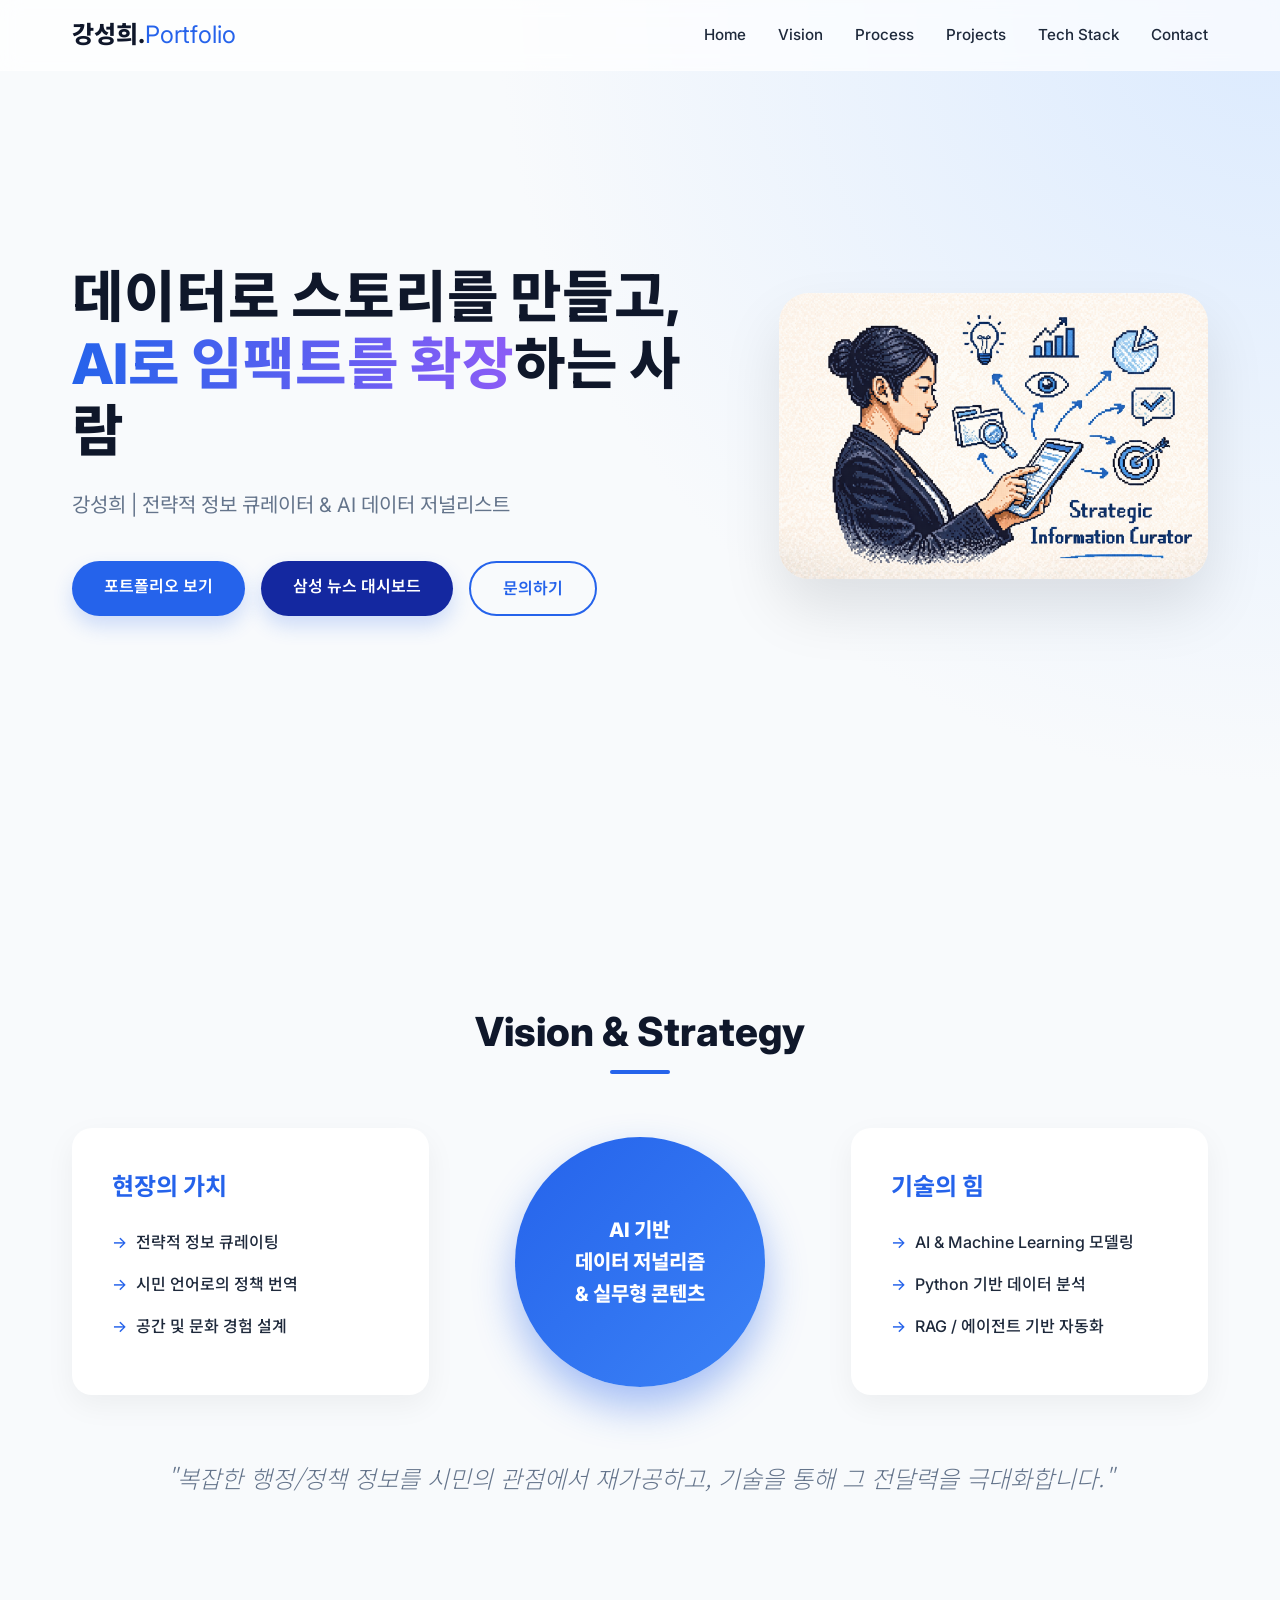
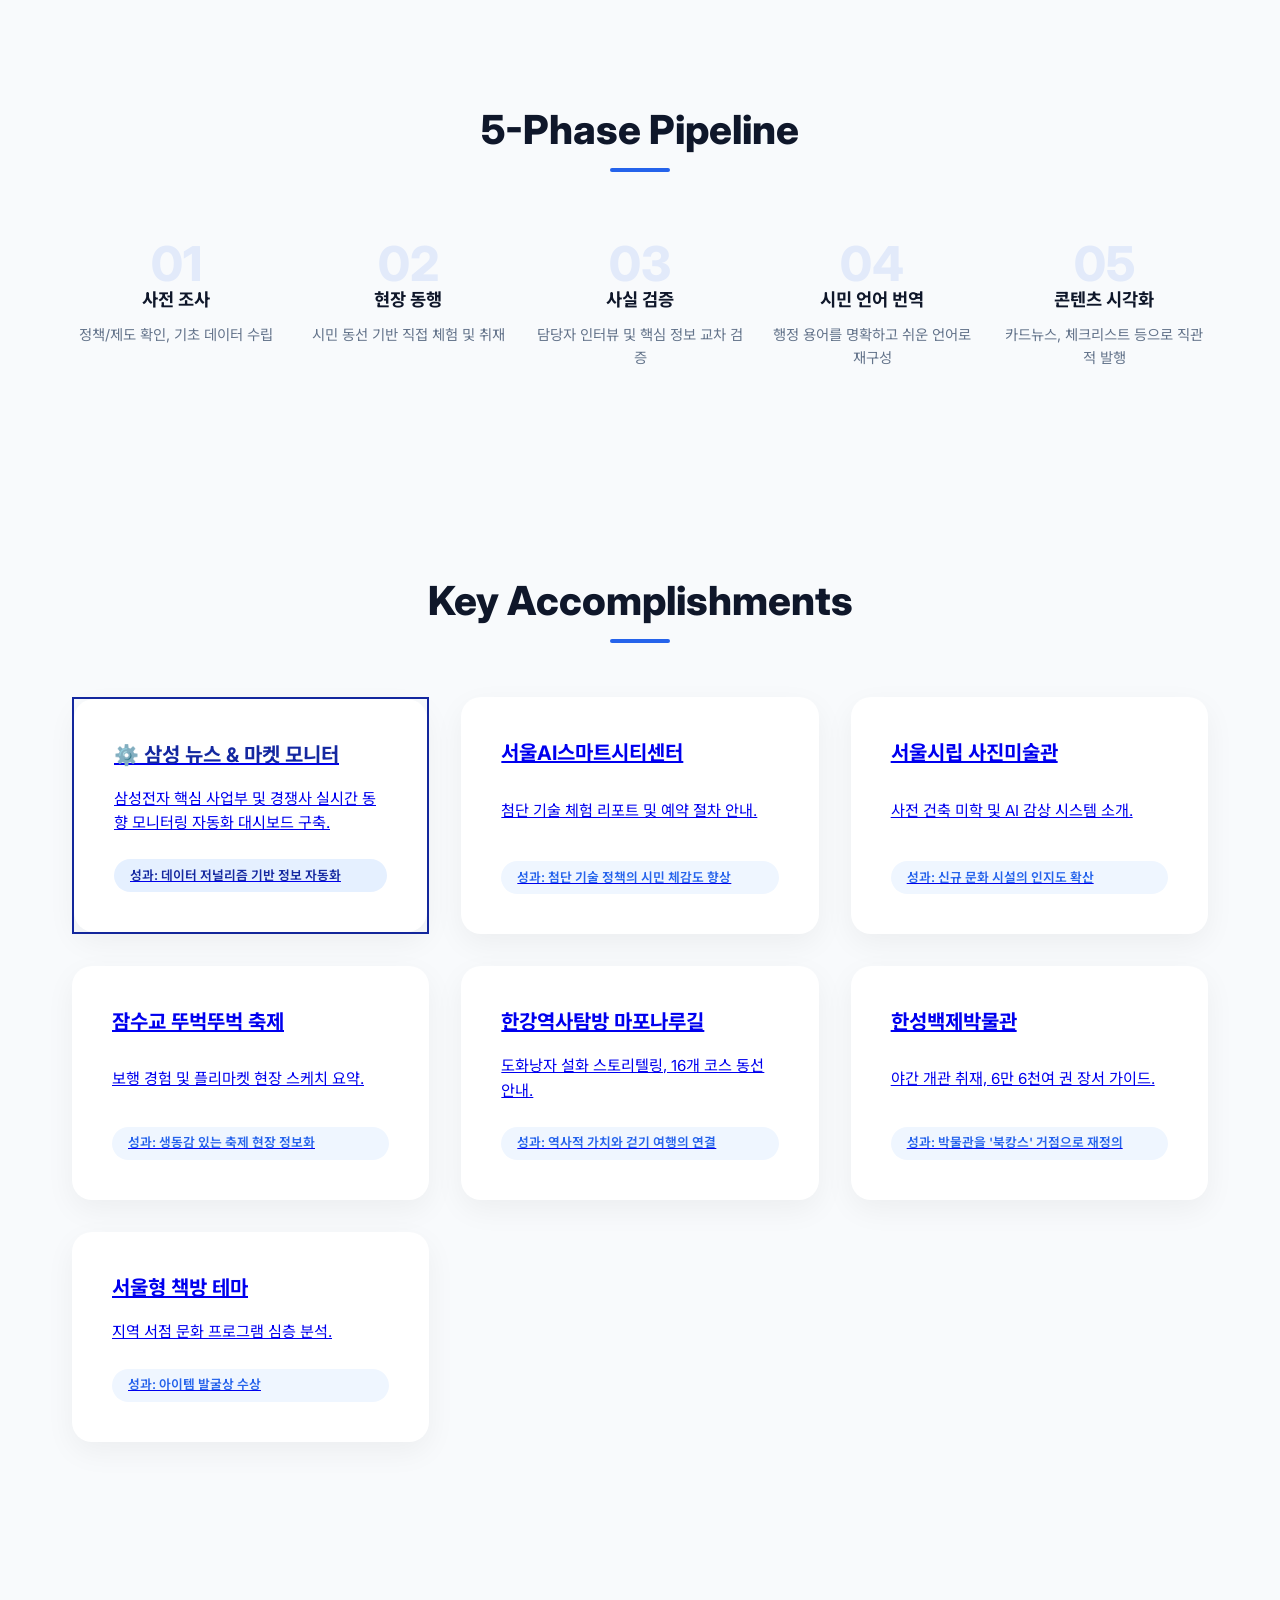
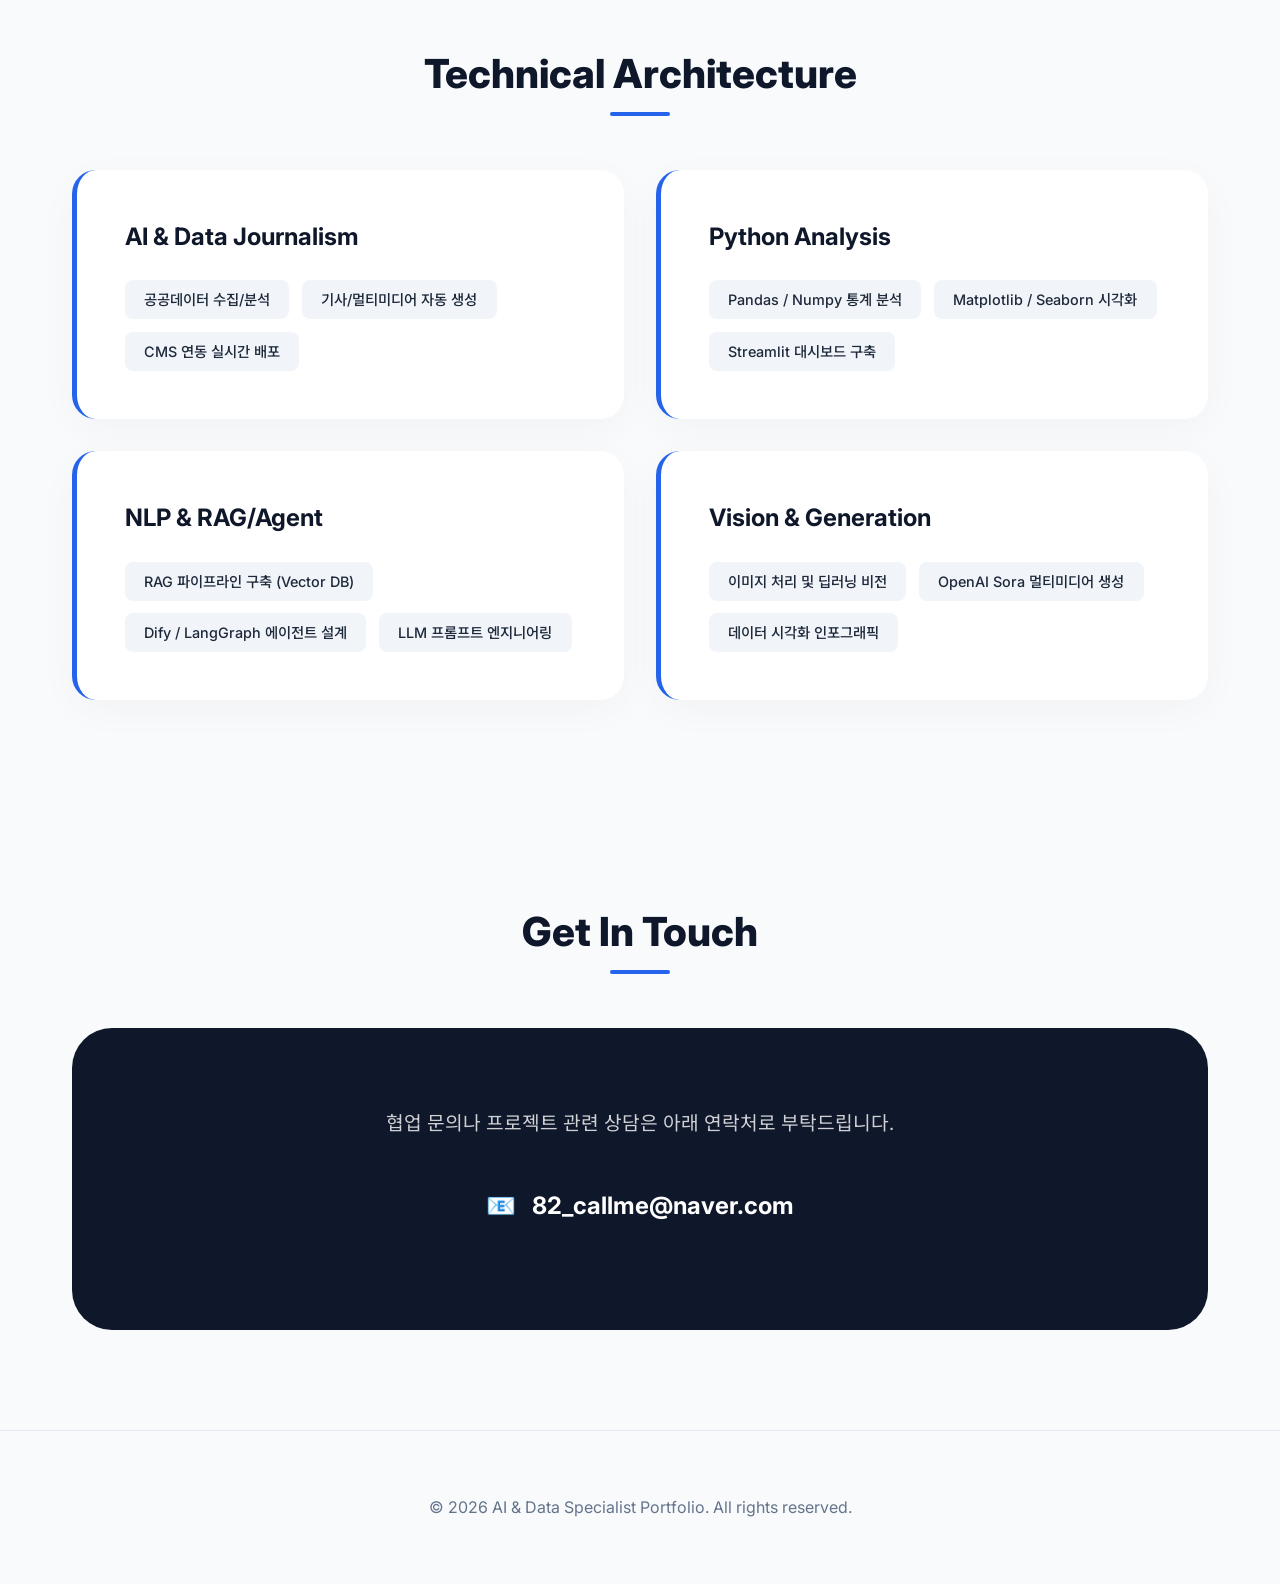
==== commit e18603fe: "Add files via upload" ====
--- a/index.html
+++ b/index.html
@@ -12,7 +12,7 @@
 <body>
     <header id="header">
         <nav class="container">
-            <div class="logo">KSH.<span>Portfolio</span></div>
+            <div class="logo">강성희.<span>Portfolio</span></div>
             <ul class="nav-links">
                 <li><a href="#hero">Home</a></li>
                 <li><a href="#vision">Vision</a></li>
@@ -33,6 +33,7 @@
                     <p class="subtitle reveal">강성희 | 전략적 정보 큐레이터 & AI 데이터 저널리스트</p>
                     <div class="cta reveal">
                         <a href="#achievements" class="btn btn-primary">포트폴리오 보기</a>
+                        <a href="index.html" target="_blank" class="btn btn-primary" style="background:#1428A0;">삼성 뉴스 대시보드</a>
                         <a href="#contact" class="btn btn-secondary">문의하기</a>
                     </div>
                 </div>
@@ -114,48 +115,55 @@
             <div class="container">
                 <h2 class="section-title">Key Accomplishments</h2>
                 <div class="project-grid">
-                    <div class="project-card reveal">
+                     <a href="index.html" target="_blank" class="project-card reveal" style="border: 2px solid #1428A0;">
+                        <div class="card-inner">
+                            <h4 style="color: #1428A0;">⚙️ 삼성 뉴스 & 마켓 모니터</h4>
+                            <p>삼성전자 핵심 사업부 및 경쟁사 실시간 동향 모니터링 자동화 대시보드 구축.</p>
+                            <span class="tag" style="background: #E5F0FF; color: #1428A0;">성과: 데이터 저널리즘 기반 정보 자동화</span>
+                        </div>
+                    </a>
+                     <a href="https://mediahub.seoul.go.kr/archives/2014833" target="_blank" class="project-card reveal">
+                        <div class="card-inner">
+                            <h4>서울AI스마트시티센터</h4>
+                            <p>첨단 기술 체험 리포트 및 예약 절차 안내.</p>
+                            <span class="tag">성과: 첨단 기술 정책의 시민 체감도 향상</span>
+                        </div>
+                    </a>
+                     <a href="https://mediahub.seoul.go.kr/archives/2014636" target="_blank" class="project-card reveal">
+                        <div class="card-inner">
+                            <h4>서울시립 사진미술관</h4>
+                            <p>사전 건축 미학 및 AI 감상 시스템 소개.</p>
+                            <span class="tag">성과: 신규 문화 시설의 인지도 확산</span>
+                        </div>
+                    </a>
+                    <a href="https://mediahub.seoul.go.kr/archives/2014359" target="_blank" class="project-card reveal">
+                        <div class="card-inner">
+                            <h4>잠수교 뚜벅뚜벅 축제</h4>
+                            <p>보행 경험 및 플리마켓 현장 스케치 요약.</p>
+                            <span class="tag">성과: 생동감 있는 축제 현장 정보화</span>
+                        </div>
+                    </a>
+                    <a href="https://mediahub.seoul.go.kr/archives/2014000" target="_blank" class="project-card reveal">
+                        <div class="card-inner">
+                            <h4>한강역사탐방 마포나루길</h4>
+                            <p>도화낭자 설화 스토리텔링, 16개 코스 동선 안내.</p>
+                            <span class="tag">성과: 역사적 가치와 걷기 여행의 연결</span>
+                        </div>
+                    </a>
+                    <a href="https://mediahub.seoul.go.kr/archives/2013540" target="_blank" class="project-card reveal">
                         <div class="card-inner">
                             <h4>한성백제박물관</h4>
                             <p>야간 개관 취재, 6만 6천여 권 장서 가이드.</p>
                             <span class="tag">성과: 박물관을 '북캉스' 거점으로 재정의</span>
                         </div>
-                    </div>
-                    <div class="project-card reveal">
-                        <div class="card-inner">
-                            <h4>한강역사탐방 마포나루길</h4>
-                            <p>도화낭자 설화 스토리텔링, 16개 코스 동선 안내.</p>
-                            <span class="tag">성과: 역사적 가치와 걷기 여행의 연결</span>
-                        </div>
-                    </div>
-                    <div class="project-card reveal">
+                    </a>
+                    <a href="https://mediahub.seoul.go.kr/archives/2011340" target="_blank" class="project-card reveal">
                         <div class="card-inner">
                             <h4>서울형 책방 테마</h4>
                             <p>지역 서점 문화 프로그램 심층 분석.</p>
                             <span class="tag">성과: 아이템 발굴상 수상</span>
                         </div>
-                    </div>
-                    <div class="project-card reveal">
-                        <div class="card-inner">
-                            <h4>서울AI스마트시티센터</h4>
-                            <p>첨단 기술 체험 리포트 및 예약 절차 안내.</p>
-                            <span class="tag">성과: 첨단 기술 정책의 시민 체감도 향상</span>
-                        </div>
-                    </div>
-                    <div class="project-card reveal">
-                        <div class="card-inner">
-                            <h4>서울시립 사진미술관</h4>
-                            <p>사전 건축 미학 및 AI 감상 시스템 소개.</p>
-                            <span class="tag">성과: 신규 문화 시설의 인지도 확산</span>
-                        </div>
-                    </div>
-                    <div class="project-card reveal">
-                        <div class="card-inner">
-                            <h4>잠수교 뚜벅뚜벅 축제</h4>
-                            <p>보행 경험 및 플리마켓 현장 스케치 요약.</p>
-                            <span class="tag">성과: 생동감 있는 축제 현장 정보화</span>
-                        </div>
-                    </div>
+                    </a>
                 </div>
             </div>
         </section>
@@ -212,10 +220,7 @@
                             <span class="icon">📧</span>
                             <a href="mailto:82_callme@naver.com">82_callme@naver.com</a>
                         </div>
-                        <div class="info-item">
-                            <span class="icon">📱</span>
-                            <a href="tel:010-3932-6939">010-3932-6939</a>
-                        </div>
+                
                     </div>
                 </div>
             </div>
--- a/style.css
+++ b/style.css
@@ -0,0 +1,471 @@
+:root {
+    --primary-color: #2563eb;
+    --secondary-color: #64748b;
+    --accent-color: #3b82f6;
+    --bg-light: #f8fafc;
+    --bg-dark: #0f172a;
+    --text-main: #1e293b;
+    --text-muted: #64748b;
+    --glass-bg: rgba(255, 255, 255, 0.7);
+    --glass-border: rgba(255, 255, 255, 0.2);
+    --transition-fast: 0.3s cubic-bezier(0.4, 0, 0.2, 1);
+    --transition-slow: 0.6s cubic-bezier(0.4, 0, 0.2, 1);
+}
+
+* {
+    margin: 0;
+    padding: 0;
+    box-sizing: border-box;
+    scroll-behavior: smooth;
+}
+
+body {
+    font-family: 'Inter', 'Noto Sans KR', sans-serif;
+    background-color: var(--bg-light);
+    color: var(--text-main);
+    line-height: 1.6;
+    overflow-x: hidden;
+}
+
+.container {
+    max-width: 1200px;
+    margin: 0 auto;
+    padding: 0 2rem;
+}
+
+/* Header & Nav */
+header {
+    position: fixed;
+    top: 0;
+    width: 100%;
+    z-index: 1000;
+    backdrop-filter: blur(10px);
+    background: var(--glass-bg);
+    border-bottom: 1px solid var(--glass-border);
+    padding: 1rem 0;
+    transition: var(--transition-fast);
+}
+
+nav {
+    display: flex;
+    justify-content: space-between;
+    align-items: center;
+}
+
+.logo {
+    font-size: 1.5rem;
+    font-weight: 800;
+    color: var(--bg-dark);
+}
+
+.logo span {
+    color: var(--primary-color);
+    font-weight: 400;
+}
+
+.nav-links {
+    display: flex;
+    list-style: none;
+    gap: 2rem;
+}
+
+.nav-links a {
+    text-decoration: none;
+    color: var(--text-main);
+    font-weight: 500;
+    font-size: 0.95rem;
+    transition: var(--transition-fast);
+}
+
+.nav-links a:hover {
+    color: var(--primary-color);
+}
+
+/* Sections Global */
+section {
+    padding: 100px 0;
+}
+
+.section-title {
+    font-size: 2.5rem;
+    font-weight: 800;
+    text-align: center;
+    margin-bottom: 4rem;
+    position: relative;
+    color: var(--bg-dark);
+}
+
+.section-title::after {
+    content: '';
+    position: absolute;
+    bottom: -10px;
+    left: 50%;
+    transform: translateX(-50%);
+    width: 60px;
+    height: 4px;
+    background: var(--primary-color);
+    border-radius: 2px;
+}
+
+/* Hero Section */
+#hero {
+    height: 100vh;
+    display: flex;
+    align-items: center;
+    padding-top: 80px;
+    background: radial-gradient(circle at top right, #dbeafe 0%, #f8fafc 50%);
+}
+
+.hero-content {
+    display: grid;
+    grid-template-columns: 1.2fr 0.8fr;
+    align-items: center;
+    gap: 4rem;
+}
+
+.hero-text h1 {
+    font-size: 3.5rem;
+    font-weight: 800;
+    line-height: 1.2;
+    margin-bottom: 1.5rem;
+    color: var(--bg-dark);
+}
+
+.hero-text h1 span {
+    background: linear-gradient(90deg, var(--primary-color), #8b5cf6);
+    -webkit-background-clip: text;
+    -webkit-text-fill-color: transparent;
+}
+
+.hero-text .subtitle {
+    font-size: 1.25rem;
+    color: var(--text-muted);
+    margin-bottom: 2.5rem;
+}
+
+.cta {
+    display: flex;
+    gap: 1rem;
+}
+
+.btn {
+    padding: 0.8rem 2rem;
+    border-radius: 50px;
+    text-decoration: none;
+    font-weight: 600;
+    transition: var(--transition-fast);
+    display: inline-block;
+}
+
+.btn-primary {
+    background: var(--primary-color);
+    color: white;
+    box-shadow: 0 10px 20px rgba(37, 99, 235, 0.2);
+}
+
+.btn-primary:hover {
+    transform: translateY(-3px);
+    box-shadow: 0 15px 30px rgba(37, 99, 235, 0.3);
+}
+
+.btn-secondary {
+    border: 2px solid var(--primary-color);
+    color: var(--primary-color);
+}
+
+.btn-secondary:hover {
+    background: var(--primary-color);
+    color: white;
+}
+
+.hero-image img {
+    width: 100%;
+    max-width: 500px;
+    border-radius: 30px;
+    box-shadow: 0 30px 60px rgba(0,0,0,0.1);
+    animation: float 6s ease-in-out infinite;
+}
+
+@keyframes float {
+    0% { transform: translateY(0px); }
+    50% { transform: translateY(-20px); }
+    100% { transform: translateY(0px); }
+}
+
+/* Vision Section */
+.vision-grid {
+    display: grid;
+    grid-template-columns: 1fr 1fr 1fr;
+    align-items: center;
+    gap: 2rem;
+}
+
+.vision-card {
+    background: white;
+    padding: 2.5rem;
+    border-radius: 20px;
+    box-shadow: 0 10px 30px rgba(0,0,0,0.05);
+    transition: var(--transition-fast);
+    height: 100%;
+}
+
+.vision-card:hover {
+    transform: translateY(-10px);
+}
+
+.vision-card h3 {
+    font-size: 1.5rem;
+    margin-bottom: 1.5rem;
+    color: var(--primary-color);
+}
+
+.vision-card ul {
+    list-style: none;
+}
+
+.vision-card li {
+    margin-bottom: 1rem;
+    padding-left: 1.5rem;
+    position: relative;
+    font-weight: 500;
+}
+
+.vision-card li::before {
+    content: '→';
+    position: absolute;
+    left: 0;
+    color: var(--primary-color);
+}
+
+.vision-center {
+    display: flex;
+    justify-content: center;
+    align-items: center;
+}
+
+.core-box {
+    width: 250px;
+    height: 250px;
+    background: linear-gradient(135deg, var(--primary-color), #3b82f6);
+    border-radius: 50%;
+    color: white;
+    display: flex;
+    justify-content: center;
+    align-items: center;
+    text-align: center;
+    font-weight: 800;
+    font-size: 1.25rem;
+    box-shadow: 0 20px 40px rgba(37, 99, 235, 0.4);
+    animation: pulse 4s infinite alternate;
+}
+
+@keyframes pulse {
+    0% { transform: scale(1); }
+    100% { transform: scale(1.05); }
+}
+
+.vision-desc {
+    text-align: center;
+    margin-top: 4rem;
+    font-size: 1.5rem;
+    font-weight: 300;
+    color: var(--secondary-color);
+    font-style: italic;
+}
+
+/* Process Section */
+.pipeline {
+    display: flex;
+    justify-content: space-between;
+    gap: 1.5rem;
+    flex-wrap: wrap;
+}
+
+.step {
+    flex: 1;
+    min-width: 200px;
+    text-align: center;
+    position: relative;
+}
+
+.step-num {
+    font-size: 3rem;
+    font-weight: 800;
+    color: rgba(37, 99, 235, 0.1);
+    margin-bottom: -1rem;
+}
+
+.step h4 {
+    font-size: 1.1rem;
+    margin-bottom: 0.5rem;
+    color: var(--bg-dark);
+}
+
+.step p {
+    font-size: 0.9rem;
+    color: var(--text-muted);
+}
+
+/* Achievements */
+.project-grid {
+    display: grid;
+    grid-template-columns: repeat(3, 1fr);
+    gap: 2rem;
+}
+
+.project-card {
+    perspective: 1000px;
+}
+
+.card-inner {
+    background: white;
+    padding: 2.5rem;
+    border-radius: 20px;
+    box-shadow: 0 10px 30px rgba(0,0,0,0.05);
+    height: 100%;
+    display: flex;
+    flex-direction: column;
+    justify-content: space-between;
+    transition: var(--transition-fast);
+}
+
+.project-card:hover .card-inner {
+    background: var(--bg-dark);
+    color: white;
+    transform: rotateY(10deg);
+}
+
+.project-card h4 {
+    margin-bottom: 1rem;
+    font-size: 1.25rem;
+}
+
+.project-card p {
+    font-size: 0.95rem;
+    margin-bottom: 1.5rem;
+}
+
+.tag {
+    font-size: 0.8rem;
+    background: #eff6ff;
+    color: var(--primary-color);
+    padding: 0.4rem 1rem;
+    border-radius: 50px;
+    font-weight: 600;
+    display: inline-block;
+}
+
+.project-card:hover .tag {
+    background: rgba(255,255,255,0.1);
+    color: white;
+}
+
+/* Tech Stack */
+.tech-grid {
+    display: grid;
+    grid-template-columns: repeat(2, 1fr);
+    gap: 2rem;
+}
+
+.tech-card {
+    background: white;
+    padding: 3rem;
+    border-radius: 24px;
+    border-left: 5px solid var(--primary-color);
+    box-shadow: 0 10px 40px rgba(0,0,0,0.03);
+}
+
+.tech-card h4 {
+    margin-bottom: 1.5rem;
+    font-size: 1.5rem;
+    color: var(--bg-dark);
+}
+
+.tech-card ul {
+    list-style: none;
+    display: flex;
+    flex-wrap: wrap;
+    gap: 0.8rem;
+}
+
+.tech-card li {
+    background: #f1f5f9;
+    padding: 0.5rem 1.2rem;
+    border-radius: 8px;
+    font-size: 0.9rem;
+    font-weight: 500;
+}
+
+/* Contact */
+.contact-wrapper {
+    background: var(--bg-dark);
+    color: white;
+    padding: 5rem;
+    border-radius: 40px;
+    text-align: center;
+}
+
+.contact-info {
+    max-width: 600px;
+    margin: 0 auto;
+}
+
+.contact-info p {
+    font-size: 1.2rem;
+    margin-bottom: 3rem;
+    opacity: 0.8;
+}
+
+.info-item {
+    display: flex;
+    align-items: center;
+    justify-content: center;
+    gap: 1rem;
+    margin-bottom: 1.5rem;
+    font-size: 1.5rem;
+}
+
+.info-item a {
+    color: white;
+    text-decoration: none;
+    font-weight: 700;
+    transition: var(--transition-fast);
+}
+
+.info-item a:hover {
+    color: var(--primary-color);
+}
+
+/* Footer */
+footer {
+    padding: 4rem 0;
+    text-align: center;
+    border-top: 1px solid #e2e8f0;
+    color: var(--text-muted);
+}
+
+/* Reveal Animations */
+.reveal {
+    opacity: 0;
+    transform: translateY(30px);
+    transition: var(--transition-slow);
+}
+
+.reveal.active {
+    opacity: 1;
+    transform: translateY(0);
+}
+
+/* Responsive */
+@media (max-width: 1024px) {
+    .vision-grid, .project-grid, .tech-grid {
+        grid-template-columns: 1fr;
+    }
+    .hero-content {
+        grid-template-columns: 1fr;
+        text-align: center;
+    }
+    .hero-text h1 { font-size: 2.5rem; }
+    .cta { justify-content: center; }
+    .hero-image { order: -1; }
+}
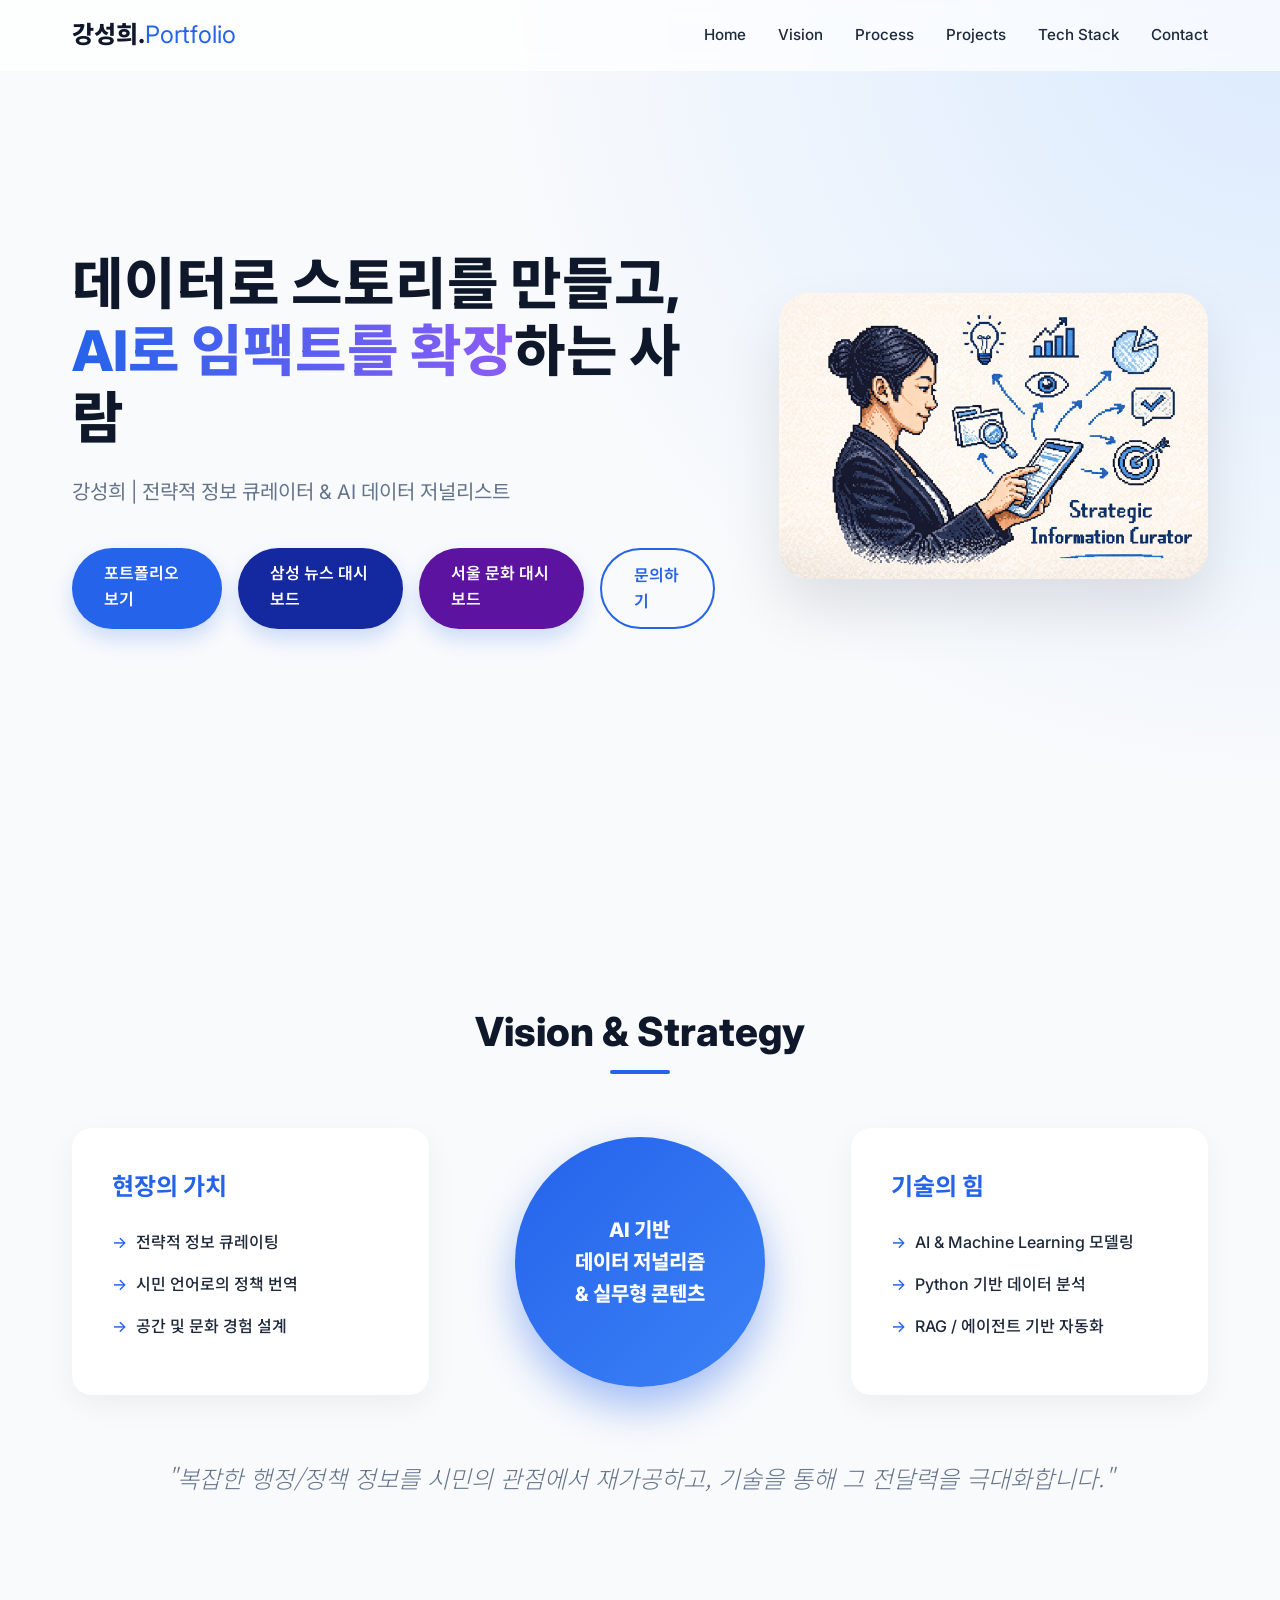
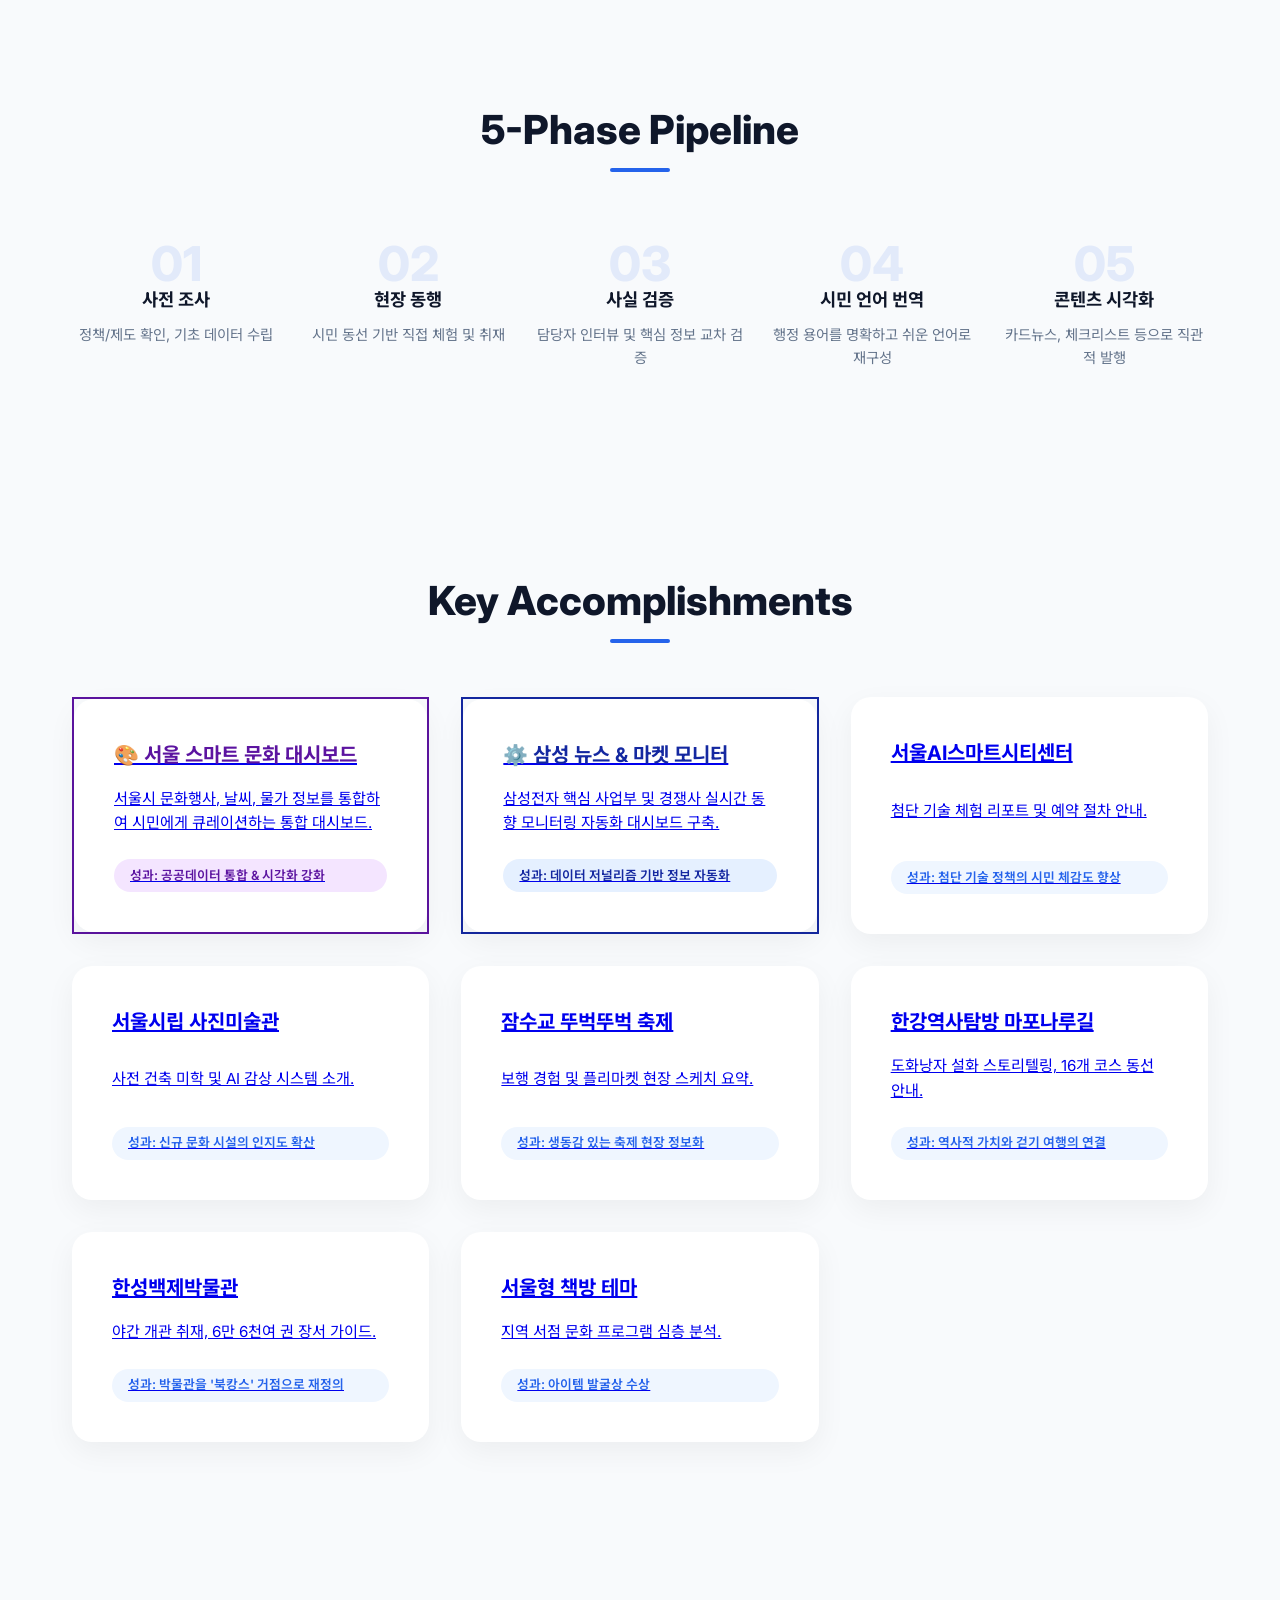
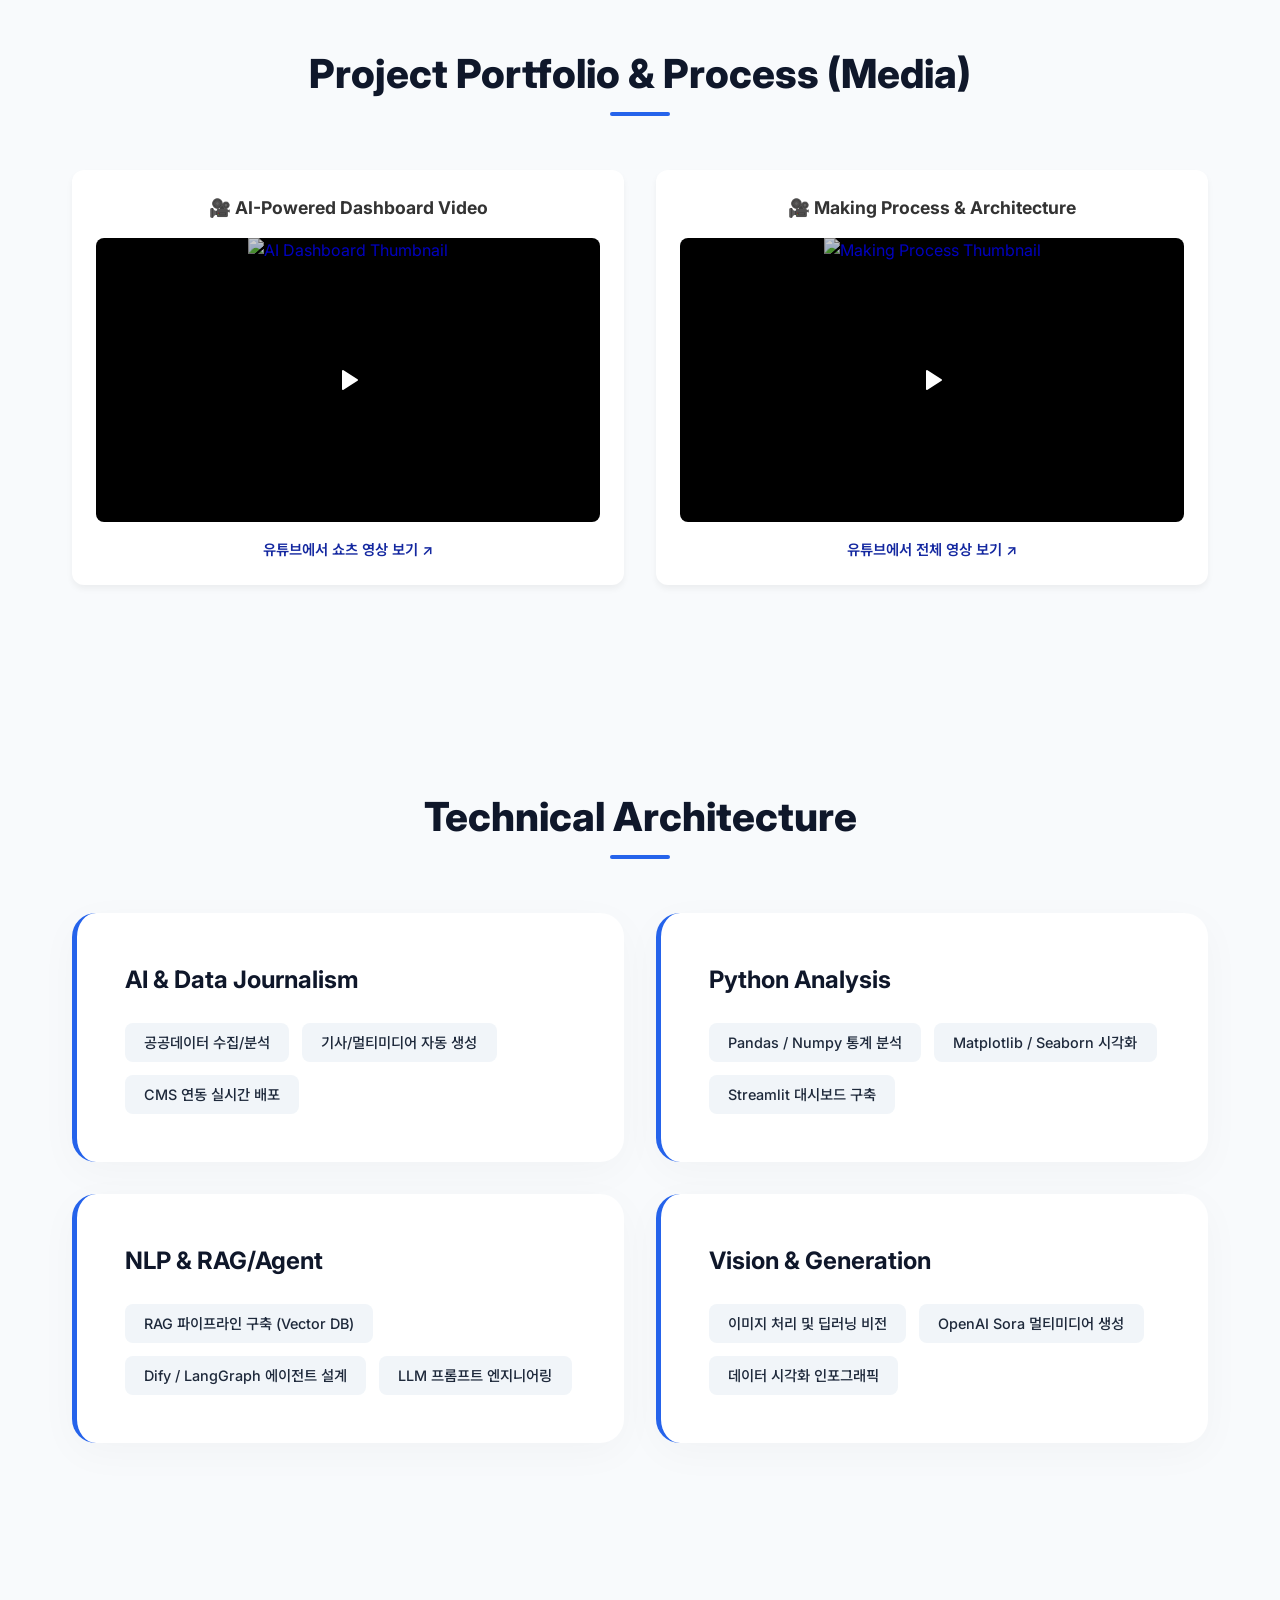
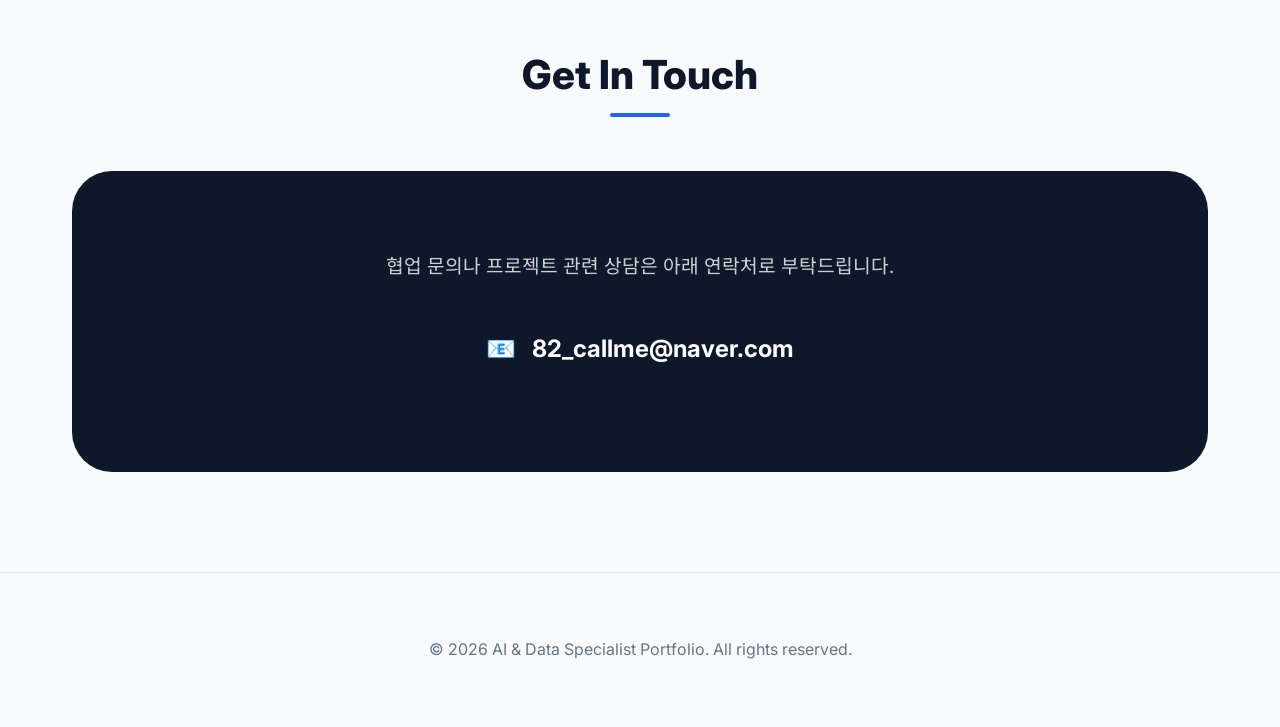
==== commit 38de9f89: "Add files via upload" ====
--- a/index.html
+++ b/index.html
@@ -33,7 +33,8 @@
                     <p class="subtitle reveal">강성희 | 전략적 정보 큐레이터 & AI 데이터 저널리스트</p>
                     <div class="cta reveal">
                         <a href="#achievements" class="btn btn-primary">포트폴리오 보기</a>
-                        <a href="index.html" target="_blank" class="btn btn-primary" style="background:#1428A0;">삼성 뉴스 대시보드</a>
+                        <a href="dashboard.html" target="_blank" class="btn btn-primary" style="background:#1428A0;">삼성 뉴스 대시보드</a>
+                        <a href="culture_dashboard/index.html" target="_blank" class="btn btn-primary" style="background:#5C14A0;">서울 문화 대시보드</a>
                         <a href="#contact" class="btn btn-secondary">문의하기</a>
                     </div>
                 </div>
@@ -115,7 +116,14 @@
             <div class="container">
                 <h2 class="section-title">Key Accomplishments</h2>
                 <div class="project-grid">
-                     <a href="index.html" target="_blank" class="project-card reveal" style="border: 2px solid #1428A0;">
+                     <a href="culture_dashboard/index.html" target="_blank" class="project-card reveal" style="border: 2px solid #5C14A0;">
+                        <div class="card-inner">
+                            <h4 style="color: #5C14A0;">🎨 서울 스마트 문화 대시보드</h4>
+                            <p>서울시 문화행사, 날씨, 물가 정보를 통합하여 시민에게 큐레이션하는 통합 대시보드.</p>
+                            <span class="tag" style="background: #F4E5FF; color: #5C14A0;">성과: 공공데이터 통합 & 시각화 강화</span>
+                        </div>
+                    </a>
+                     <a href="dashboard.html" target="_blank" class="project-card reveal" style="border: 2px solid #1428A0;">
                         <div class="card-inner">
                             <h4 style="color: #1428A0;">⚙️ 삼성 뉴스 & 마켓 모니터</h4>
                             <p>삼성전자 핵심 사업부 및 경쟁사 실시간 동향 모니터링 자동화 대시보드 구축.</p>
@@ -163,6 +171,39 @@
                             <p>지역 서점 문화 프로그램 심층 분석.</p>
                             <span class="tag">성과: 아이템 발굴상 수상</span>
                         </div>
+                    </a>
+                </div>
+            </div>
+        </section>
+
+        <!-- Showcase Video Section -->
+        <!-- Showcase Video Section -->
+        <section id="showcase">
+            <div class="container">
+                <h2 class="section-title">Project Portfolio & Process (Media)</h2>
+                <div style="display: grid; grid-template-columns: repeat(auto-fit, minmax(300px, 1fr)); gap: 2rem; margin-top: 2rem;">
+                    <a href="https://youtube.com/shorts/-xRqhn9C22c?feature=share" target="_blank" class="video-card reveal" style="text-decoration:none; background:#fff; padding:1.5rem; border-radius:12px; box-shadow:0 4px 6px rgba(0,0,0,0.05); text-align:center; display:block; transition:transform 0.3s ease;">
+                        <h4 style="margin-bottom:1rem; font-size:1.1rem; color:#333;">🎥 AI-Powered Dashboard Video</h4>
+                        <div style="position:relative; width:100%; border-radius:8px; overflow:hidden; aspect-ratio: 16/9; background:#000;">
+                            <img src="https://img.youtube.com/vi/-xRqhn9C22c/hqdefault.jpg" alt="AI Dashboard Thumbnail" style="width:100%; height:100%; object-fit:cover; opacity: 0.8;">
+                            <!-- Sleek Play Button Overlay -->
+                            <div style="position:absolute; top:50%; left:50%; transform:translate(-50%, -50%); padding:15px; background:rgba(0,0,0,0.6); backdrop-filter:blur(4px); color:white; border-radius:50%; width:64px; height:64px; display:flex; align-items:center; justify-content:center; box-shadow: 0 4px 15px rgba(0,0,0,0.3);">
+                                <svg width="24" height="24" viewBox="0 0 24 24" fill="none" stroke="currentColor" stroke-width="2" stroke-linecap="round" stroke-linejoin="round" style="fill:white; margin-left:4px;"><polygon points="5 3 19 12 5 21 5 3"></polygon></svg>
+                            </div>
+                        </div>
+                        <p style="margin-top: 1rem; color:#1428A0; font-weight:600; font-size:0.9rem;">유튜브에서 쇼츠 영상 보기 ↗</p>
+                    </a>
+                    
+                    <a href="https://youtu.be/5PdDzr86qJc" target="_blank" class="video-card reveal" style="text-decoration:none; background:#fff; padding:1.5rem; border-radius:12px; box-shadow:0 4px 6px rgba(0,0,0,0.05); text-align:center; display:block; transition:transform 0.3s ease;">
+                        <h4 style="margin-bottom:1rem; font-size:1.1rem; color:#333;">🎥 Making Process & Architecture</h4>
+                        <div style="position:relative; width:100%; border-radius:8px; overflow:hidden; aspect-ratio: 16/9; background:#000;">
+                            <img src="https://img.youtube.com/vi/5PdDzr86qJc/hqdefault.jpg" alt="Making Process Thumbnail" style="width:100%; height:100%; object-fit:cover; opacity: 0.8;">
+                            <!-- Sleek Play Button Overlay -->
+                            <div style="position:absolute; top:50%; left:50%; transform:translate(-50%, -50%); padding:15px; background:rgba(0,0,0,0.6); backdrop-filter:blur(4px); color:white; border-radius:50%; width:64px; height:64px; display:flex; align-items:center; justify-content:center; box-shadow: 0 4px 15px rgba(0,0,0,0.3);">
+                                <svg width="24" height="24" viewBox="0 0 24 24" fill="none" stroke="currentColor" stroke-width="2" stroke-linecap="round" stroke-linejoin="round" style="fill:white; margin-left:4px;"><polygon points="5 3 19 12 5 21 5 3"></polygon></svg>
+                            </div>
+                        </div>
+                        <p style="margin-top: 1rem; color:#1428A0; font-weight:600; font-size:0.9rem;">유튜브에서 전체 영상 보기 ↗</p>
                     </a>
                 </div>
             </div>
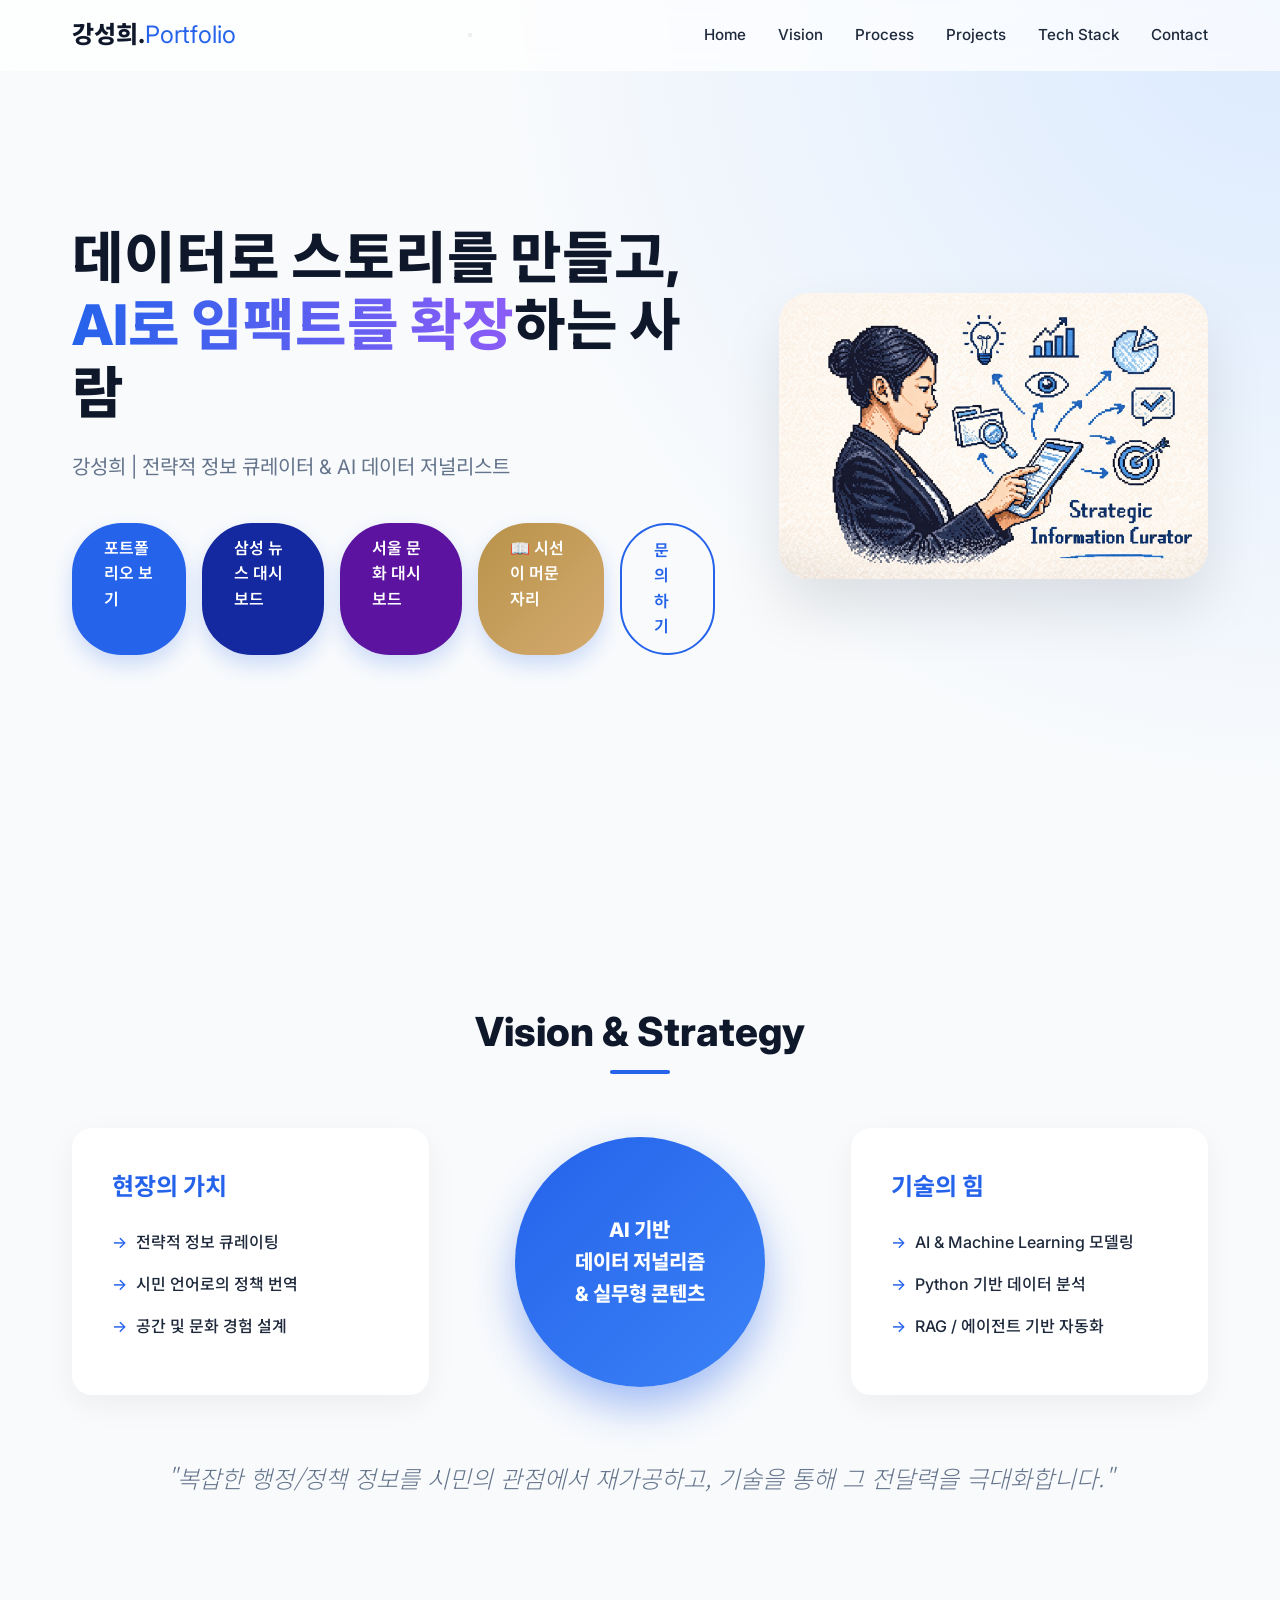
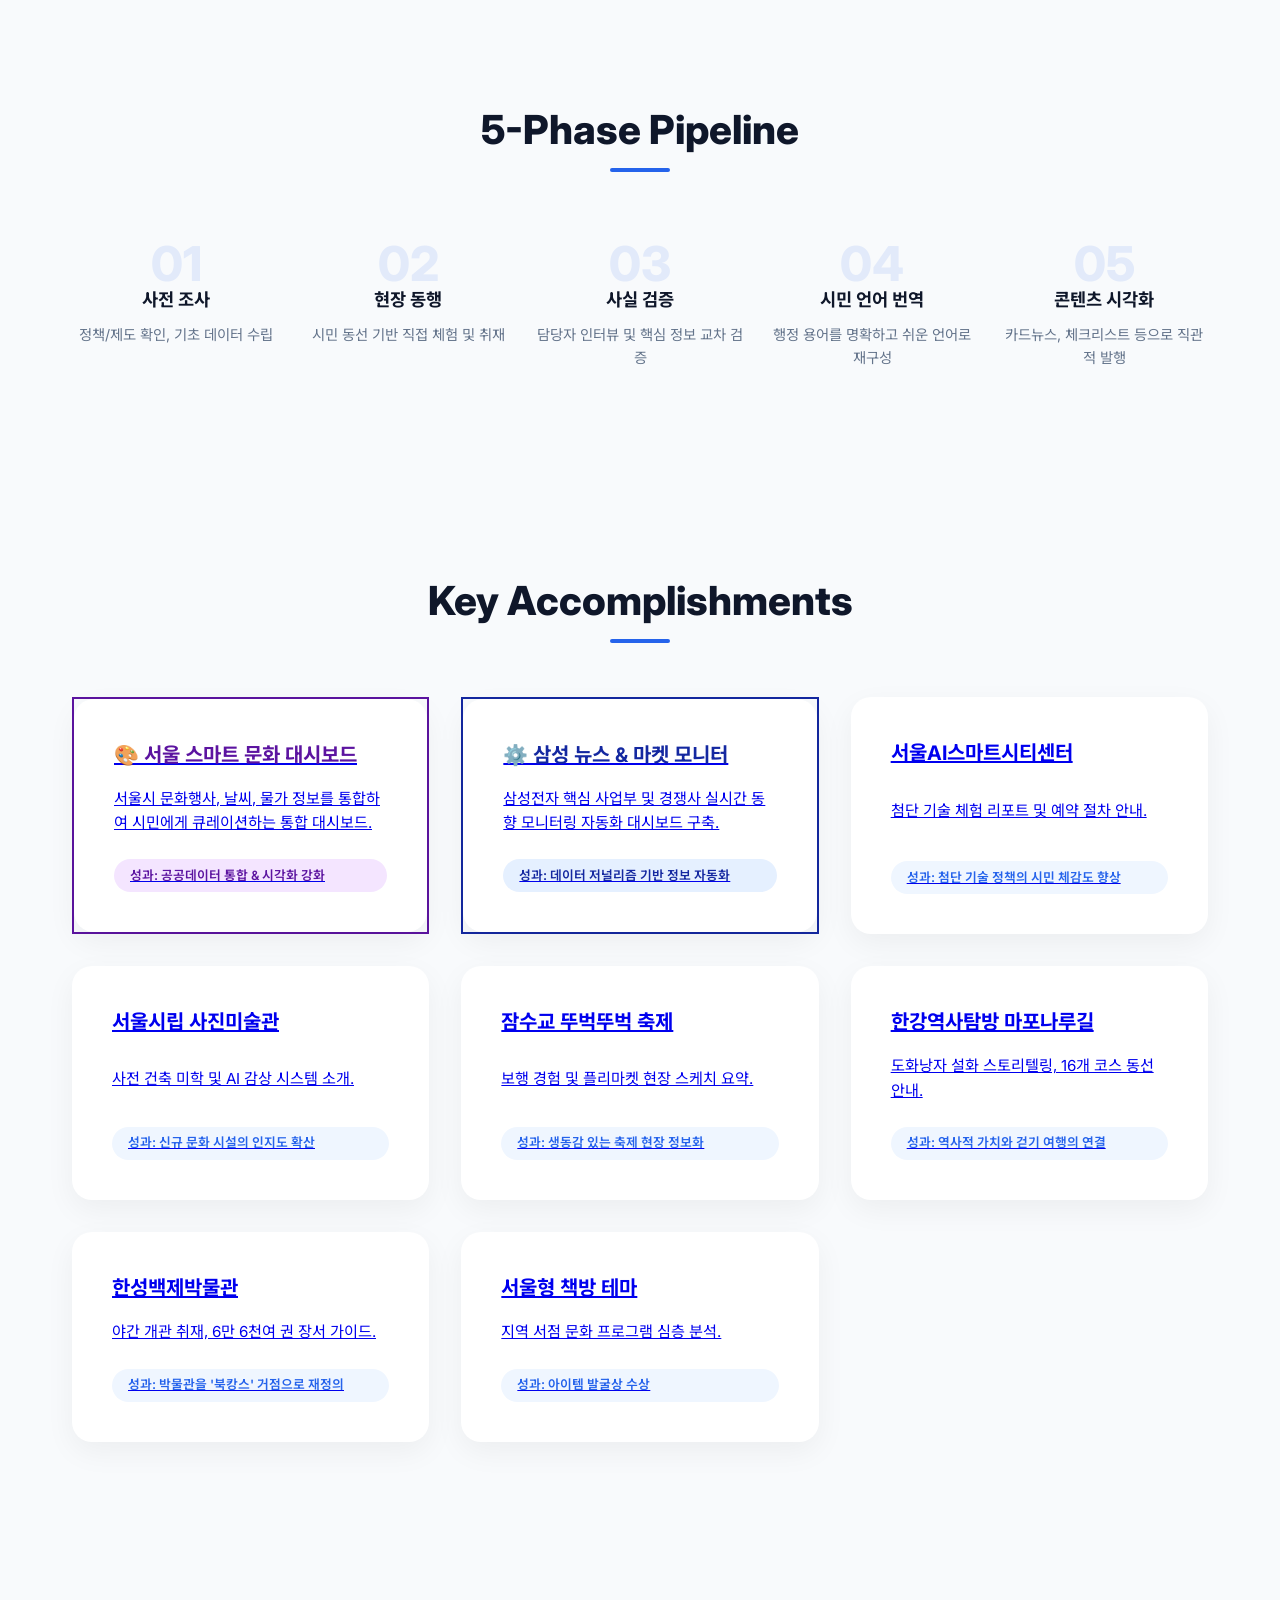
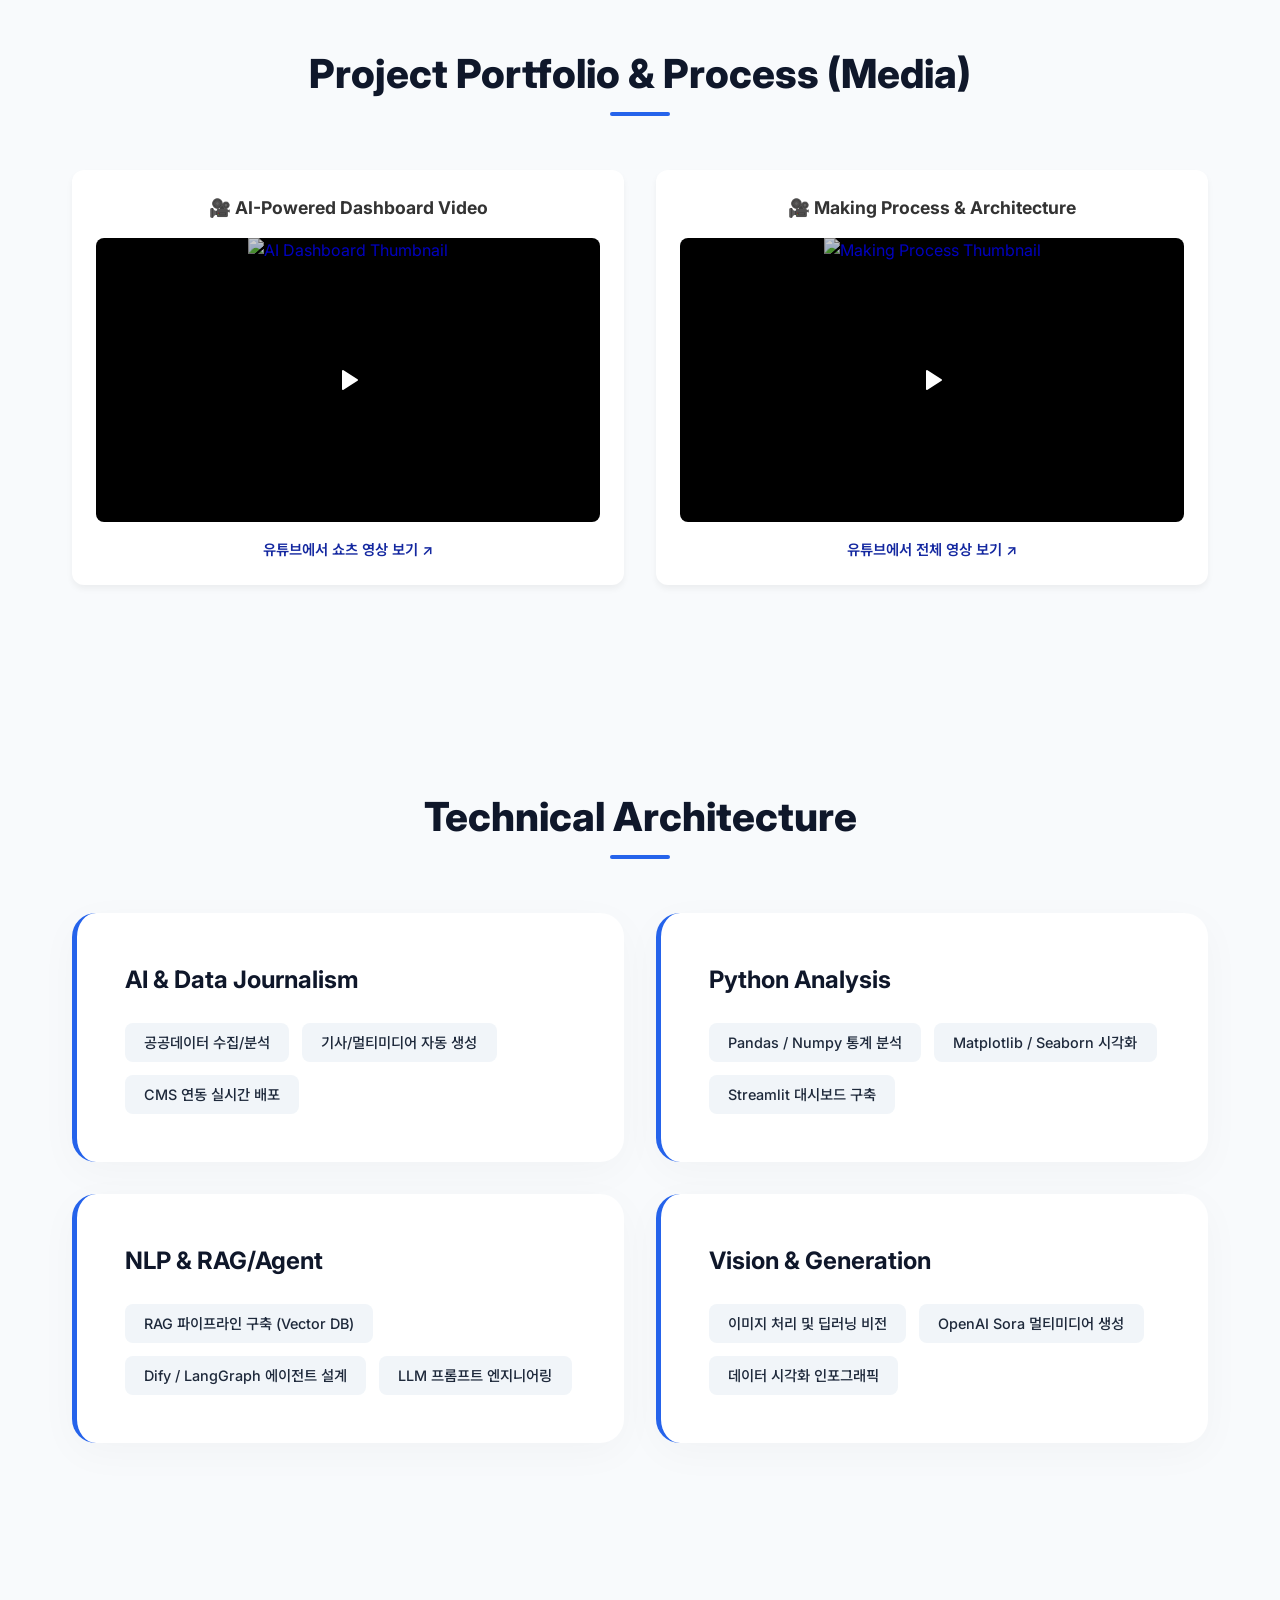
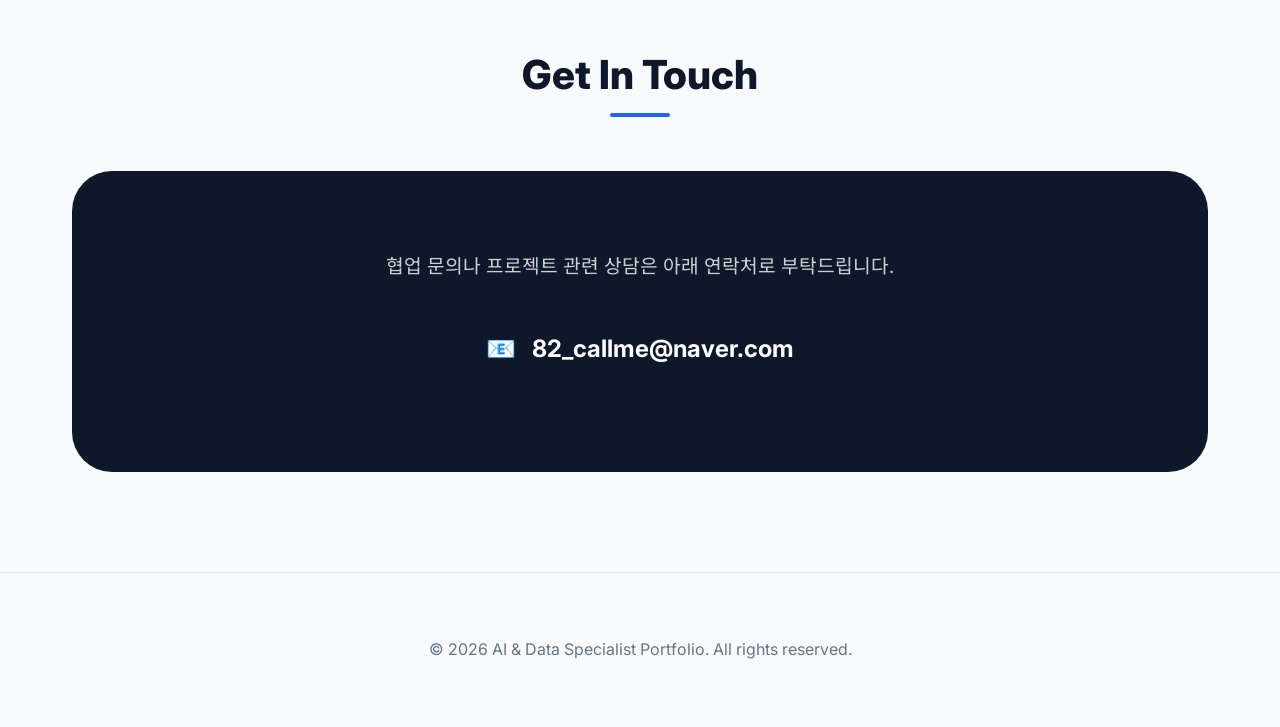
==== commit d91039ce: "Add files via upload" ====
--- a/index.html
+++ b/index.html
@@ -13,7 +13,12 @@
     <header id="header">
         <nav class="container">
             <div class="logo">강성희.<span>Portfolio</span></div>
-            <ul class="nav-links">
+            <button class="nav-toggle" id="navToggle" aria-label="메뉴 열기" aria-expanded="false">
+                <span></span>
+                <span></span>
+                <span></span>
+            </button>
+            <ul class="nav-links" id="navLinks">
                 <li><a href="#hero">Home</a></li>
                 <li><a href="#vision">Vision</a></li>
                 <li><a href="#process">Process</a></li>
@@ -35,6 +40,7 @@
                         <a href="#achievements" class="btn btn-primary">포트폴리오 보기</a>
                         <a href="dashboard.html" target="_blank" class="btn btn-primary" style="background:#1428A0;">삼성 뉴스 대시보드</a>
                         <a href="culture_dashboard/index.html" target="_blank" class="btn btn-primary" style="background:#5C14A0;">서울 문화 대시보드</a>
+                        <a href="reading_insight.html" class="btn btn-primary" style="background: linear-gradient(135deg, #b8924a, #d4aa6e);">📖 시선이 머문 자리</a>
                         <a href="#contact" class="btn btn-secondary">문의하기</a>
                     </div>
                 </div>
@@ -275,5 +281,23 @@
     </footer>
 
     <script src="script.js"></script>
+    <script>
+        // Hamburger menu
+        const navToggle = document.getElementById('navToggle');
+        const navLinks  = document.getElementById('navLinks');
+        navToggle.addEventListener('click', () => {
+            const open = navLinks.classList.toggle('open');
+            navToggle.classList.toggle('open', open);
+            navToggle.setAttribute('aria-expanded', open);
+        });
+        // Close menu when any nav link is clicked
+        navLinks.querySelectorAll('a').forEach(a => {
+            a.addEventListener('click', () => {
+                navLinks.classList.remove('open');
+                navToggle.classList.remove('open');
+                navToggle.setAttribute('aria-expanded', 'false');
+            });
+        });
+    </script>
 </body>
 </html>
